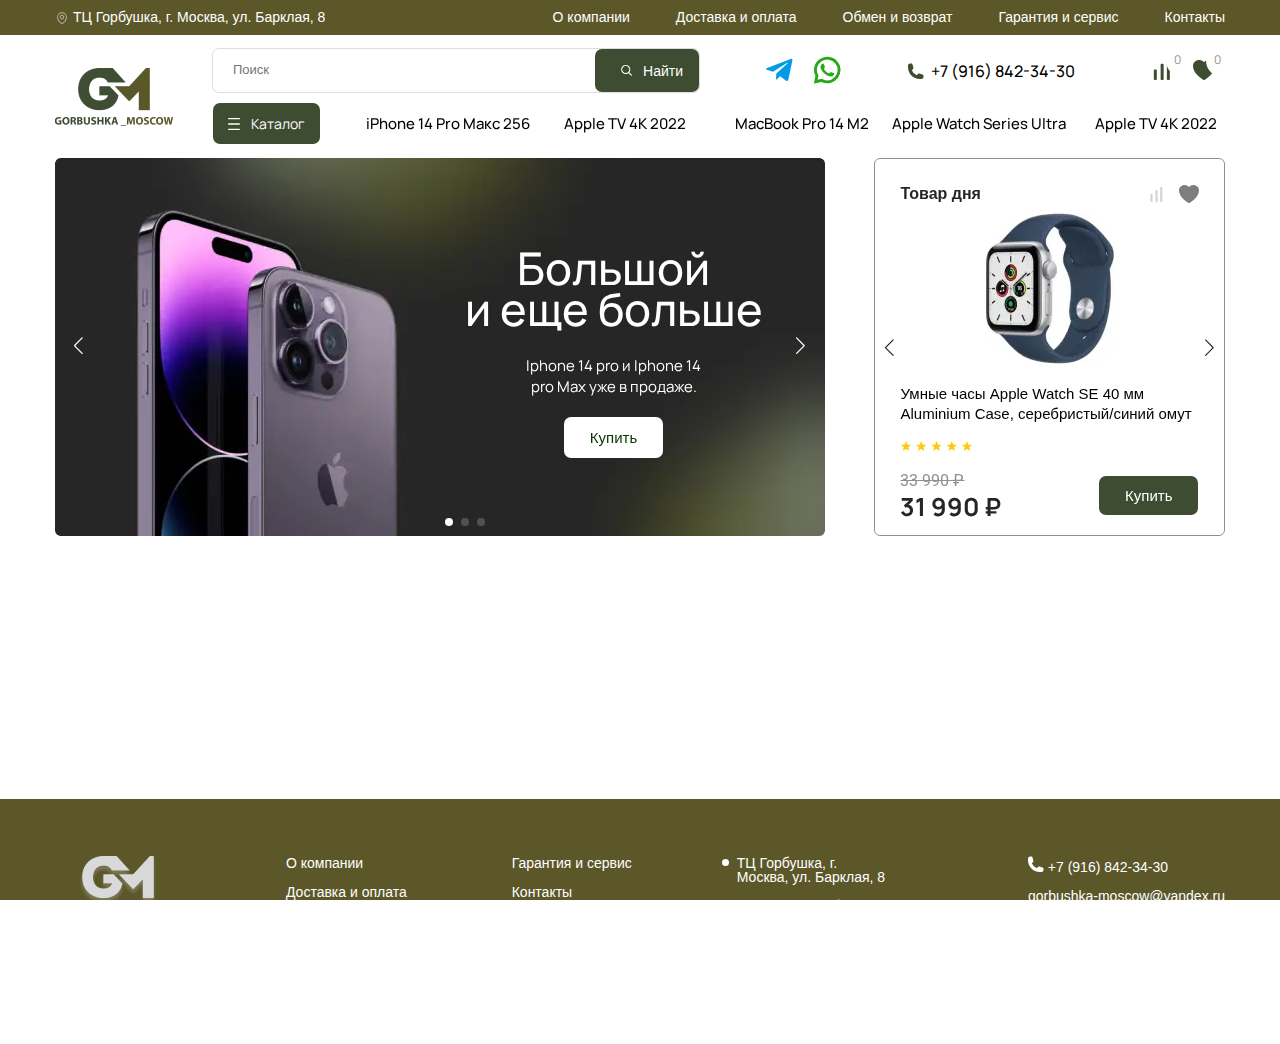
==== index.html @ 473e58e5 "new fix" ====
<!DOCTYPE html>
<html lang="ru">
<head>
	<meta charset="UTF-8">
	<meta http-equiv="X-UA-Compatible" content="IE=edge">
	<meta name="viewport" content="width=device-width, initial-scale=1.0">
	<link rel="preconnect" href="https://fonts.googleapis.com">
	<link rel="preconnect" href="https://fonts.gstatic.com" crossorigin>
	<link
		href="https://fonts.googleapis.com/css2?family=Manrope:wght@400;500;600;700&family=Roboto:wght@400;500&display=swap&_v=20230510100008"
		rel="stylesheet">
	<link rel="stylesheet" href="css/style.min.css?_v=20230510100008">

	<title>Главная</title>
</head>

<body>
	<header class="header">
  <div class="header__burger">
    <span></span>
    <span></span>
    <span></span>
  </div>
  <section class="header__top">
    <div class="container">
      <div class="top__content">
        <div class="top__location">
          <svg class="icons__location">
            <use xlink:href="/img/icons/icons.svg#location" />
          </svg>
          ТЦ Горбушка, г. Москва, ул. Барклая, 8
        </div>
        <nav class="top__menu">
          <ul class="top__list">
            <li class="top__item"><a href="#" class="menu__link top__link">О компании</a></li>
            <li class="top__item"><a href="#" class="top__link">Доставка и оплата</a></li>
            <li class="top__item"><a href="#" class="top__link">Обмен и возврат</a></li>
            <li class="top__item"><a href="#" class="top__link">Гарантия и сервис</a></li>
            <li class="top__item"><a href="#" class="top__link">Контакты</a></li>
            <li class="top__item top__icons">
              <a href="#"><svg class="pointer">
                  <use xlink:href="./img/icons/icons.svg#tg" />
                </svg>
              </a>
              <a href="#">
                <svg class="pointer">
                  <use xlink:href="./img/icons/icons.svg#ws" />
                </svg>
              </a>
            </li>
            <li class="top__item pointer top__phone">
              <svg class="">
                <use xlink:href="./img/icons/icons.svg#phone" />
              </svg>
              <a href="tel:+7(916)8423430">+7 (916) 842-34-30</a>
            </li>
          </ul>
        </nav>
      </div>
    </div>
  </section>
  <div class="container">
    <div class="header__inner">
      <a class="header__logo" href="#"><picture><source srcset="img/logo.webp" type="image/webp"><img src="img/logo.png" alt="logo"></picture></a>
      <div class="header__content">
        <section class="header__middle">
          <form class="middle__search" action="#">
            <input class="search__input" type="text" placeholder="Поиск">
            <button class="search__btn main-btn pointer">
              <svg class="">
                <use xlink:href="./img/icons/icons.svg#search" />
              </svg>Найти</button>
          </form>
          <div class="middle__social ">
            <a href="#"><svg class="pointer">
                <use xlink:href="./img/icons/icons.svg#tg" />
              </svg>
            </a>
            <a href="#">
              <svg class="pointer">
                <use xlink:href="./img/icons/icons.svg#ws" />
              </svg>
            </a>
          </div>
          <div class="middle__phone pointer">
            <svg class="">
              <use xlink:href="./img/icons/icons.svg#phone" />
            </svg>
            <a href="tel:+7(916)8423430">+7 (916) 842-34-30</a>
          </div>
          <div class="middle__add">
            <div class="add__comparison pointer">
              <svg class="">
                <use xlink:href="./img/icons/icons.svg#comparison" />
              </svg>
              <span class="add__number">0</span>
            </div>
            <div class="add__cart pointer">
              <svg class="">
                <use xlink:href="./img/icons/icons.svg#heart" />
              </svg>
              <span class="add__number">0</span>
            </div>
          </div>
        </section>
        <section class="header__bottom">
          <div class="bottom__btn-catalog main-btn">
            Каталог
            <svg class="">
              <use xlink:href="/img/icons/icons.svg#burger" />
            </svg>
          </div>
          <div class="bottom__slider swiper">
            <div class="slider__wrapper swiper-wrapper">
              <div class="slider__item swiper-slide"> <a href="#">iPhone 14 Pro Макс 256</a></div>
              <div class="slider__item swiper-slide"> <a href="#">Apple TV 4K 2022</a></div>
              <div class="slider__item swiper-slide"> <a href="#">MacBook Pro 14 M2</a></div>
              <div class="slider__item swiper-slide"> <a href="#">Apple Watch Series Ultra</a></div>
              <div class="slider__item swiper-slide"> <a href="#">Apple TV 4K 2022</a></div>
              <div class="slider__item swiper-slide"> <a href="#">Apple TV 4K 2022</a></div>
            </div>
          </div>
        </section>
      </div>
    </div>
  </div>
</header>
	<div class="wrapper">
		<main class="main">
			<section class="section__title">
  <div class="container">
    <div class="section__content">
      <div class="section__slider swiper">
        <div class="slider__wrapper inner swiper-wrapper">
          <div class="slider__slide swiper-slide">
            <picture><source srcset="img/slider-iphone.webp" type="image/webp"><img src="img/slider-iphone.png" alt="iphone"></picture>
            <div class="slider__inner">
              <h2 class="slider__title">Большой <br> и еще больше</h2>
              <p class="slider__subtitle">Iphone 14 pro и Iphone 14 <br> pro Max уже в продаже. </p>
              <button class="slider__button main-btn">Купить</button>
            </div>
          </div>
          <div class="slider__slide swiper-slide">
            <picture><source srcset="img/slider-headphones.webp" type="image/webp"><img src="img/slider-headphones.png" alt="headphones"></picture>
            <div class="slider__inner">
              <h2 class="slider__title">Насладись <br> звуком</h2>
              <p class="slider__subtitle">Apple AirPods Pro Color для <br> стильных и современных.</p>
              <button class="slider__button main-btn">Купить</button>
            </div>
          </div>
          <div class="slider__slide swiper-slide">
            <picture><source srcset="img/slider-delivery.webp" type="image/webp"><img src="img/slider-delivery.png" alt="delivery"></picture>
            <div class="slider__inner inner-end">
              <h2 class="slider__title">Бесплатная <br> экспресс-доставка</h2>
              <p class="slider__subtitle"> по Москве в течение 3 часов <br> при покупке от 10 000 рублей.</p>
              <button class="slider__button main-btn">Купить</button>
            </div>
          </div>

        </div>
        <div class="swiper-button-prev slider__arrow-prev"></div>
        <div class="swiper-button-next slider__arrow-next"></div>

        <div class="swiper-pagination slider__pagination"></div>
      </div>

      <div class="section__carousel swiper">
        <div class="carousel__wrapper swiper-wrapper">
          <div class="carousel__slide swiper-slide">
            <div class="carousel__content">
              <div class="carousel__top">
                <p class="top__title">Товар дня</p>
                <div class="top__icon">
                  <button>
                    <svg class="icon__comparison comparison">
                      <use xlink:href="/img/icons/icons.svg#comparison-card" />
                    </svg>
                  </button>
                  <button>
                    <svg class="icon__heart heart">
                      <use xlink:href="/img/icons/icons.svg#heart" />
                    </svg>
                  </button>
                </div>
              </div>
              <div class="carousel__image">
                <picture><source srcset="img/watch-se.webp" type="image/webp"><img src="img/watch-se.png" alt="wathc"></picture>
              </div>
              <p class="carousel__description">
                Умные часы Apple Watch SE 40 мм <br> Aluminium Case, серебристый/синий омут
              </p>
              <div class="carousel__rating">
                <svg class="">
                  <use xlink:href="/img/icons/icons.svg#card-stars" />
                </svg>
              </div>
              <div class="carousel__bottom">
                <div class="bottom__prices">
                  <s class="prices__old-price">33 990 ₽</s>
                  <div class="prices__new-price">31 990 ₽</div>
                </div>
                <button class="bottom__button main-btn">Купить</button>
              </div>
            </div>
          </div>
          <div class="carousel__slide swiper-slide">
            <div class="carousel__content">
              <div class="carousel__top">
                <p class="top__title">Товар дня</p>
                <div class="top__icon">
                  <button>
                    <svg class="icon__comparison comparison">
                      <use xlink:href="/img/icons/icons.svg#comparison-card" />
                    </svg>
                  </button>
                  <button>
                    <svg class="icon__heart heart">
                      <use xlink:href="/img/icons/icons.svg#heart" />
                    </svg>
                  </button>
                </div>
              </div>
              <div class="carousel__image case-image">
                <picture><source srcset="img/case-card.webp" type="image/webp"><img src="img/case-card.png" alt="case"></picture>
              </div>
              <p class="carousel__description">
                Чехол силиконовый прозрачный с MagSafe для iPhone 14 Pro Max
              </p>
              <div class="carousel__rating">
                <svg class="">
                  <use xlink:href="/img/icons/icons.svg#card-stars" />
                </svg>
              </div>
              <div class="carousel__bottom">
                <div class="bottom__prices">
                  <s class="prices__old-price">999 ₽</s>
                  <div class="prices__new-price">799 ₽</div>
                </div>
                <button class="bottom__button main-btn">Купить</button>
              </div>
            </div>
          </div>
          <div class="carousel__slide swiper-slide">
            <div class="carousel__content">
              <div class="carousel__top">
                <p class="top__title">Товар дня</p>
                <div class="top__icon">
                  <button>
                    <svg class="icon__comparison comparison">
                      <use xlink:href="/img/icons/icons.svg#comparison-card" />
                    </svg>
                  </button>
                  <button>
                    <svg class="icon__heart heart">
                      <use xlink:href="/img/icons/icons.svg#heart" />
                    </svg>
                  </button>
                </div>
              </div>
              <div class="carousel__image case-image">
                <picture><source srcset="img/iphone-card.webp" type="image/webp"><img src="img/iphone-card.png" alt="iphone"></picture>
              </div>
              <p class="carousel__description">
                Смартфон Apple iPhone 12 4/128 ГБ, nano SIM+eSIM, фиолетовый
              </p>
              <div class="carousel__rating">
                <svg class="">
                  <use xlink:href="/img/icons/icons.svg#card-stars" />
                </svg>
              </div>
              <div class="carousel__bottom">
                <div class="bottom__prices">
                  <s class="prices__old-price">62 990 ₽</s>
                  <div class="prices__new-price">56 102 ₽</div>
                </div>
                <button class="bottom__button main-btn">Купить</button>
              </div>
            </div>
          </div>
        </div>
        <div class="swiper-button-prev carousel__arrow-prev"></div>
        <div class="swiper-button-next carousel__arrow-next"></div>
      </div>
    </div>
  </div>

</section>
		</main>
		<footer class="footer">

  <section class="footer__top">
    <div class="container">
      <div class="footer__content">
        <div class="top__logo">
          <picture><source srcset="img/footer-logo.webp" type="image/webp"><img src="img/footer-logo.png" alt="logo"></picture>
        </div>
        <nav class="top__nav">
          <ul class="nav__list">
            <li class="nav__item"><a href="#">О компании</a></li>
            <li class="nav__item"><a href="#">Доставка и оплата</a></li>
            <li class="nav__item"><a href="#">Обмен и возврат</a></li>
          </ul>
        </nav>
        <nav class="top__nav">
          <ul class="nav__list">
            <li class="nav__item"><a href="#">Гарантия и сервис</a></li>
            <li class="nav__item"><a href="#">Контакты</a></li>
            <li class="nav__item"><a href="#">Каталог</a></li>
          </ul>
        </nav>
        <nav class="top__nav">
          <ul class="nav__list">
            <li class="nav__item nav__item-circle">ТЦ Горбушка, г.<br> Москва, ул. Барклая, 8</li>
            <li class="nav__item nav__item-circle">10:00 — 21:00 без выходных</li>
          </ul>
        </nav>
        <nav class="top__nav">
          <ul class="nav__list">
            <li class="nav__item nav__phone"><a href="tel:+7(916)8423430">
                <svg class="">
                  <use xlink:href="./img/icons/icons.svg#phone" />
                </svg>
                +7 (916) 842-34-30
              </a></li>
            <li class="nav__item"><a href="#mail">gorbushka-moscow@yandex.ru</a></li>
            <li class="nav__item">
              <div class="item__tg pointer">
                <a href="#">
                  <svg class="">
                    <use xlink:href="./img/icons/icons.svg#tg" />
                  </svg>
                </a>
              </div>
              <div class="item__ws pointer">
                <a href="#">
                  <svg class="">
                    <use xlink:href="./img/icons/icons.svg#ws" />
                  </svg>
                </a>
              </div>
            </li>
          </ul>
        </nav>
      </div>
  </section>
  <section class="footer__bottom">
    <div class="container">
      <div class="bottom__content">
        <div class="bottom__info">
          <p class="bottom__copyright">© 2023 gorbushka-moscow</p>
          <p class="bottom__policy">Политика конфиденциальности</p>
        </div>
        <div class="bottom__pr">
          <picture><source srcset="img/brands/layout-site.webp" type="image/webp"><img src="img/brands/layout-site.png" alt="layout-site"></picture>
          <p class="bottom__name">Разработка сайта <br>Студия «СТРОИМ САЙТ»</p>
        </div>
      </div>
    </div>
  </section>
  </div>
</footer>
	</div>
	<script src="js/app.min.js?_v=20230510100008"></script>
</body>

</html>
---- css/style.min.css ----
*{margin:0;padding:0;border:0}*,:after,:before{-webkit-box-sizing:border-box;box-sizing:border-box}:active,:focus{outline:0}a:active,a:focus{outline:0}aside,footer,header,nav{display:block}button,input,textarea{-webkit-appearance:none;border-radius:0;border:none;-webkit-border-radius:0}input::-ms-clear{display:none}button{cursor:pointer}button::-moz-focus-inner{padding:0;border:0}a,a:visited{text-decoration:none;color:inherit}a:hover{text-decoration:none}ul li{list-style:none}img{vertical-align:top}h1,h2,h3,h4,h5,h6{font-size:inherit;font-weight:400}::-webkit-button{margin:0;color:#000;border:none}:-moz-button{margin:0;color:#000;border:none;opacity:1}::-moz-button{color:#000;border:none;opacity:1}:-ms-button{margin:0;border:none;color:#000}::-ms-button{margin:0;border:none;color:#000}:-webkit-input{background:0 0;border:none;border-radius:0}::-webkit-input{background:0 0;border:none;border-radius:0}::-webkit-input-placeholder{-webkit-appearance:none;background:0 0;border:none;border-radius:0}::-moz-placeholder{-webkit-appearance:none;background:0 0;border:none;border-radius:0}:-ms-input-placeholder{-webkit-appearance:none;background:0 0;border:none;border-radius:0}::-ms-input-placeholder{-webkit-appearance:none;background:0 0;border:none;border-radius:0}::placeholder{-webkit-appearance:none;background:0 0;border:none;border-radius:0}input{border:none;border-radius:0;background:0 0;margin-top:-75px}input::-ms-clear{display:none}button{cursor:pointer;background:0 0;margin:0;padding:0}button::-moz-focus-inner{padding:0;border:0}.header__burger{display:none}.header__top{background:var(--darkYellow);margin:0 0 13px 0}.header__content{width:100%}.header__inner{display:-webkit-box;display:-ms-flexbox;display:flex;-webkit-box-pack:justify;-ms-flex-pack:justify;justify-content:space-between}.header__logo{margin:20px 0 0 0}.header__middle{font-family:Manrope,sans-serif;display:-webkit-box;display:-ms-flexbox;display:flex;-webkit-box-pack:justify;-ms-flex-pack:justify;justify-content:space-between;-webkit-box-align:center;-ms-flex-align:center;align-items:center;margin:0 0 10px 0}.header__bottom{font-family:Manrope,sans-serif;display:-webkit-box;display:-ms-flexbox;display:flex;-webkit-box-align:center;-ms-flex-align:center;align-items:center}.top__content{display:-webkit-box;display:-ms-flexbox;display:flex;-webkit-box-pack:justify;-ms-flex-pack:justify;justify-content:space-between;color:var(--white);padding:10px 0}.top__location svg{width:14px;height:14px;vertical-align:middle}.top__list{display:-webkit-box;display:-ms-flexbox;display:flex}.top__item{padding:0 0 0 46px}.top__icons,.top__phone{display:none}.middle__search{border:1px solid #ddd;border-radius:7px;margin:0 0 0 39px;width:100%;max-width:488px;padding:13px 0 0 20px;position:relative}.middle__search svg{width:12px;height:12px;margin:0 11px 0 0}.middle__social{display:-webkit-box;display:-ms-flexbox;display:flex}.middle__social svg{margin:0 10px 0 10px;width:28px;height:28px}.middle__phone{display:-webkit-box;display:-ms-flexbox;display:flex;font-weight:500;font-size:16px;line-height:22px;-webkit-box-align:center;-ms-flex-align:center;align-items:center}.middle__phone svg{width:16px;height:16px;margin:0 7px 0 0;color:var(--darkGreen)}.middle__add{display:-webkit-box;display:-ms-flexbox;display:flex;position:relative;padding:0 0 0 20px}.middle__add svg{width:22px;height:20px;color:var(--darkGreen)}.search__input{font-size:13px;line-height:18px;height:45px;padding:0 105px 0 0;width:90%}.search__btn{position:absolute;top:0;right:0;font-weight:500;font-size:14px}.add__comparison span{font-family:Manrope,sans-serif;position:absolute;left:35px;top:-15px;background-color:var(--white);border-radius:50%;text-align:center;font-size:12px;line-height:14px;padding:8px;color:#919191}.add__cart svg{margin:0 10px 0 20px}.add__cart span{position:absolute;left:75px;top:-15px;background-color:var(--white);border-radius:50%;text-align:center;font-size:12px;line-height:14px;padding:8px;color:#919191}.bottom__btn-catalog{margin:0 18px 0 40px;position:relative;padding:11px 15px 11px 38px!important;display:block}.bottom__btn-catalog svg{width:12px;height:12px;position:absolute;left:15px;top:15px}.slider__wrapper{width:865px!important;margin:0 0 0 20px}.slider__item{text-align:center;-webkit-box-align:center;-ms-flex-align:center;align-items:center;font-weight:500;font-size:15px;line-height:20px}.footer__top{background-color:var(--darkYellow);color:var(--white);margin:0 0 25px 0}.footer__content{display:-webkit-box;display:-ms-flexbox;display:flex;-webkit-box-pack:justify;-ms-flex-pack:justify;justify-content:space-between}.top__logo{margin:57px 0 63px 0}.top__nav{margin:57px 0 0 0}.nav__item{padding:0 0 15px 0;display:-webkit-box;display:-ms-flexbox;display:flex}.nav__item-circle{position:relative}.nav__item-circle::before{content:"";position:absolute;top:3px;left:-15px;width:7px;height:7px;background-color:var(--white);border-radius:50%}.nav__phone svg{width:16px;height:16px;color:var(--white)}.item__tg{background-color:var(--white);border-radius:50%;width:28px;height:29px;margin:0 0 0 auto;position:relative}.item__tg svg{position:absolute;margin:0 10px 0 10px;width:15px;height:15px;top:7px;left:-4px}.item__ws{background-color:var(--white);border-radius:50%;width:28px;height:29px;margin:0 0 0 10px;position:relative}.item__ws svg{position:absolute;margin:0 10px 0 10px;width:15px;height:15px;top:6px;left:-2px}.bottom__content{display:-webkit-box;display:-ms-flexbox;display:flex;-webkit-box-pack:justify;-ms-flex-pack:justify;justify-content:space-between}.bottom__info{display:-webkit-box;display:-ms-flexbox;display:flex;-webkit-box-align:center;-ms-flex-align:center;align-items:center}.bottom__copyright{margin:0 42px 0 0}.bottom__pr{display:-webkit-box;display:-ms-flexbox;display:flex;-webkit-box-align:center;-ms-flex-align:center;align-items:center}.bottom__pr img{width:32px;height:34px}.bottom__name{margin:0 0 0 10px}.section__title{margin:14px 0 0 0}.section__content{display:-webkit-box;display:-ms-flexbox;display:flex}.section__slider{font-family:Manrope,sans-serif;margin:0 auto 0 0!important;position:relative;color:var(--white)}.section__carousel{width:370px!important}.slider__inner{margin:0}.slider__inner{position:absolute;top:0;left:50%;text-align:center}.slider__title{font-weight:500;font-size:45px;line-height:41px;margin:90px 0 0 0}.slider__subtitle{font-weight:400;font-size:15px;line-height:21px;margin:25px 0 0 0}.slider__button{margin:20px 0 0 0;padding:11px 26px!important;background-color:var(--white)!important;color:var(--forestGreen)!important;font-weight:500;font-size:15px;line-height:21px}.slider__arrow-prev{left:20px!important;width:7px!important;height:14px!important;color:var(--white)!important}.slider__arrow-next{right:70px!important;width:7px!important;height:14px!important;color:var(--white)!important}.swiper-pagination-bullet{background-color:var(--white)!important}.swiper-pagination-bullet-active{background-color:var(--white)!important}.carousel__slide{border:1px solid var(--grey);border-radius:6px}.carousel__top{display:-webkit-box;display:-ms-flexbox;display:flex;-webkit-box-pack:justify;-ms-flex-pack:justify;justify-content:space-between;padding:25px 25px 0 25px}.carousel__image{text-align:center;margin:6px 0 0 0}.carousel__description{font-weight:500;font-size:15px;line-height:20px;padding:20px 25px 0}.carousel__rating svg{width:73px;height:20px;margin:13px 0 0 25px}.carousel__bottom{margin:12px 0 0 25px;display:-webkit-box;display:-ms-flexbox;display:flex;-webkit-box-pack:justify;-ms-flex-pack:justify;justify-content:space-between}.carousel__arrow-prev{color:var(--cardDarkColor)!important}.carousel__arrow-next{color:var(--cardDarkColor)!important}.top__icon{display:-webkit-box;display:-ms-flexbox;display:flex}.top__title{font-weight:600;font-size:16px;line-height:19px;color:var(--cardDarkColor)}.bottom__prices{font-family:Roboto;font-weight:400;font-size:16px;line-height:19px}.bottom__button{margin:5px 26px 0 0;padding:9px 26px!important;font-weight:500;font-size:15px;line-height:21px;color:var(--grey);height:39px}.inner{margin:0}.icon__comparison{width:15px;height:15px}.icon__heart{width:20px;height:20px;margin:0 0 0 15px}.prices__old-price{color:var(--grey)}.prices__new-price{font-family:Manrope;font-weight:700;font-size:25px;line-height:34px;color:var(--cardDarkColor)}.comparison{color:var(--lightGrey)}.comparison.click{color:var(--forestGreen)}.heart{color:var(--lightGrey)}.heart.click{color:var(--forestGreen)}.inner-end{-webkit-transform:translateX(-25%);-ms-transform:translateX(-25%);transform:translateX(-25%);width:500px}.case-image{height:150px}:root{--black:#000000;--white:#FFFFFF;--darkYellow:#5B5729;--darkGreen:#3E4D31;--forestGreen:#063500;--cardDarkColor:#262626;--grey:#909090;--lightGrey:#7E7E7E;--swiper-navigation-size:17px!important}.pointer{cursor:pointer}.main-btn{background-color:var(--darkGreen);line-height:19px;padding:13px 16px 11px 25px;color:var(--white);border-radius:7px;cursor:pointer}@font-face{font-family:swiper-icons;src:url("data:application/font-woff;charset=utf-8;base64, [base64]//wADZ2x5ZgAAAywAAADMAAAD2MHtryVoZWFkAAABbAAAADAAAAA2E2+eoWhoZWEAAAGcAAAAHwAAACQC9gDzaG10eAAAAigAAAAZAAAArgJkABFsb2NhAAAC0AAAAFoAAABaFQAUGG1heHAAAAG8AAAAHwAAACAAcABAbmFtZQAAA/gAAAE5AAACXvFdBwlwb3N0AAAFNAAAAGIAAACE5s74hXjaY2BkYGAAYpf5Hu/j+W2+MnAzMYDAzaX6QjD6/4//Bxj5GA8AuRwMYGkAPywL13jaY2BkYGA88P8Agx4j+/8fQDYfA1AEBWgDAIB2BOoAeNpjYGRgYNBh4GdgYgABEMnIABJzYNADCQAACWgAsQB42mNgYfzCOIGBlYGB0YcxjYGBwR1Kf2WQZGhhYGBiYGVmgAFGBiQQkOaawtDAoMBQxXjg/wEGPcYDDA4wNUA2CCgwsAAAO4EL6gAAeNpj2M0gyAACqxgGNWBkZ2D4/wMA+xkDdgAAAHjaY2BgYGaAYBkGRgYQiAHyGMF8FgYHIM3DwMHABGQrMOgyWDLEM1T9/w8UBfEMgLzE////P/5//f/V/xv+r4eaAAeMbAxwIUYmIMHEgKYAYjUcsDAwsLKxc3BycfPw8jEQA/[base64]/uznmfPFBNODM2K7MTQ45YEAZqGP81AmGGcF3iPqOop0r1SPTaTbVkfUe4HXj97wYE+yNwWYxwWu4v1ugWHgo3S1XdZEVqWM7ET0cfnLGxWfkgR42o2PvWrDMBSFj/IHLaF0zKjRgdiVMwScNRAoWUoH78Y2icB/yIY09An6AH2Bdu/UB+yxopYshQiEvnvu0dURgDt8QeC8PDw7Fpji3fEA4z/PEJ6YOB5hKh4dj3EvXhxPqH/SKUY3rJ7srZ4FZnh1PMAtPhwP6fl2PMJMPDgeQ4rY8YT6Gzao0eAEA409DuggmTnFnOcSCiEiLMgxCiTI6Cq5DZUd3Qmp10vO0LaLTd2cjN4fOumlc7lUYbSQcZFkutRG7g6JKZKy0RmdLY680CDnEJ+UMkpFFe1RN7nxdVpXrC4aTtnaurOnYercZg2YVmLN/d/gczfEimrE/fs/bOuq29Zmn8tloORaXgZgGa78yO9/cnXm2BpaGvq25Dv9S4E9+5SIc9PqupJKhYFSSl47+Qcr1mYNAAAAeNptw0cKwkAAAMDZJA8Q7OUJvkLsPfZ6zFVERPy8qHh2YER+3i/BP83vIBLLySsoKimrqKqpa2hp6+jq6RsYGhmbmJqZSy0sraxtbO3sHRydnEMU4uR6yx7JJXveP7WrDycAAAAAAAH//wACeNpjYGRgYOABYhkgZgJCZgZNBkYGLQZtIJsFLMYAAAw3ALgAeNolizEKgDAQBCchRbC2sFER0YD6qVQiBCv/H9ezGI6Z5XBAw8CBK/m5iQQVauVbXLnOrMZv2oLdKFa8Pjuru2hJzGabmOSLzNMzvutpB3N42mNgZGBg4GKQYzBhYMxJLMlj4GBgAYow/P/PAJJhLM6sSoWKfWCAAwDAjgbRAAB42mNgYGBkAIIbCZo5IPrmUn0hGA0AO8EFTQAA");font-weight:400;font-style:normal}:root{--swiper-theme-color:#007aff}.swiper,swiper-container{margin-left:auto;margin-right:auto;position:relative;overflow:hidden;list-style:none;padding:0;z-index:1;display:block}.swiper-vertical>.swiper-wrapper{-webkit-box-orient:vertical;-webkit-box-direction:normal;-ms-flex-direction:column;flex-direction:column}.swiper-wrapper{position:relative;width:100%;height:100%;z-index:1;display:-webkit-box;display:-ms-flexbox;display:flex;-webkit-transition-property:-webkit-transform;transition-property:-webkit-transform;-o-transition-property:transform;transition-property:transform;transition-property:transform,-webkit-transform;-webkit-transition-timing-function:var(--swiper-wrapper-transition-timing-function,initial);-o-transition-timing-function:var(--swiper-wrapper-transition-timing-function,initial);transition-timing-function:var(--swiper-wrapper-transition-timing-function,initial);-webkit-box-sizing:content-box;box-sizing:content-box}.swiper-android .swiper-slide,.swiper-wrapper{-webkit-transform:translate3d(0,0,0);transform:translate3d(0,0,0)}.swiper-horizontal{-ms-touch-action:pan-y;touch-action:pan-y}.swiper-vertical{-ms-touch-action:pan-x;touch-action:pan-x}.swiper-slide,swiper-slide{-ms-flex-negative:0;flex-shrink:0;width:100%;height:100%;position:relative;-webkit-transition-property:-webkit-transform;transition-property:-webkit-transform;-o-transition-property:transform;transition-property:transform;transition-property:transform,-webkit-transform;display:block}.swiper-slide-invisible-blank{visibility:hidden}.swiper-autoheight,.swiper-autoheight .swiper-slide{height:auto}.swiper-autoheight .swiper-wrapper{-webkit-box-align:start;-ms-flex-align:start;align-items:flex-start;-webkit-transition-property:height,-webkit-transform;transition-property:height,-webkit-transform;-o-transition-property:transform,height;transition-property:transform,height;transition-property:transform,height,-webkit-transform}.swiper-backface-hidden .swiper-slide{-webkit-transform:translateZ(0);transform:translateZ(0);-webkit-backface-visibility:hidden;backface-visibility:hidden}.swiper-3d.swiper-css-mode .swiper-wrapper{-webkit-perspective:1200px;perspective:1200px}.swiper-3d .swiper-wrapper{-webkit-transform-style:preserve-3d;transform-style:preserve-3d}.swiper-3d{-webkit-perspective:1200px;perspective:1200px}.swiper-3d .swiper-cube-shadow,.swiper-3d .swiper-slide,.swiper-3d .swiper-slide-shadow,.swiper-3d .swiper-slide-shadow-bottom,.swiper-3d .swiper-slide-shadow-left,.swiper-3d .swiper-slide-shadow-right,.swiper-3d .swiper-slide-shadow-top{-webkit-transform-style:preserve-3d;transform-style:preserve-3d}.swiper-3d .swiper-slide-shadow,.swiper-3d .swiper-slide-shadow-bottom,.swiper-3d .swiper-slide-shadow-left,.swiper-3d .swiper-slide-shadow-right,.swiper-3d .swiper-slide-shadow-top{position:absolute;left:0;top:0;width:100%;height:100%;pointer-events:none;z-index:10}.swiper-3d .swiper-slide-shadow{background:rgba(0,0,0,.15)}.swiper-3d .swiper-slide-shadow-left{background-image:-webkit-gradient(linear,right top,left top,from(rgba(0,0,0,.5)),to(rgba(0,0,0,0)));background-image:-o-linear-gradient(right,rgba(0,0,0,.5),rgba(0,0,0,0));background-image:linear-gradient(to left,rgba(0,0,0,.5),rgba(0,0,0,0))}.swiper-3d .swiper-slide-shadow-right{background-image:-webkit-gradient(linear,left top,right top,from(rgba(0,0,0,.5)),to(rgba(0,0,0,0)));background-image:-o-linear-gradient(left,rgba(0,0,0,.5),rgba(0,0,0,0));background-image:linear-gradient(to right,rgba(0,0,0,.5),rgba(0,0,0,0))}.swiper-3d .swiper-slide-shadow-top{background-image:-webkit-gradient(linear,left bottom,left top,from(rgba(0,0,0,.5)),to(rgba(0,0,0,0)));background-image:-o-linear-gradient(bottom,rgba(0,0,0,.5),rgba(0,0,0,0));background-image:linear-gradient(to top,rgba(0,0,0,.5),rgba(0,0,0,0))}.swiper-3d .swiper-slide-shadow-bottom{background-image:-webkit-gradient(linear,left top,left bottom,from(rgba(0,0,0,.5)),to(rgba(0,0,0,0)));background-image:-o-linear-gradient(top,rgba(0,0,0,.5),rgba(0,0,0,0));background-image:linear-gradient(to bottom,rgba(0,0,0,.5),rgba(0,0,0,0))}.swiper-css-mode>.swiper-wrapper{overflow:auto;scrollbar-width:none;-ms-overflow-style:none}.swiper-css-mode>.swiper-wrapper::-webkit-scrollbar{display:none}.swiper-css-mode>.swiper-wrapper>.swiper-slide{scroll-snap-align:start start}.swiper-horizontal.swiper-css-mode>.swiper-wrapper{-ms-scroll-snap-type:x mandatory;scroll-snap-type:x mandatory}.swiper-vertical.swiper-css-mode>.swiper-wrapper{-ms-scroll-snap-type:y mandatory;scroll-snap-type:y mandatory}.swiper-centered>.swiper-wrapper::before{content:"";-ms-flex-negative:0;flex-shrink:0;-webkit-box-ordinal-group:10000;-ms-flex-order:9999;order:9999}.swiper-centered>.swiper-wrapper>.swiper-slide{scroll-snap-align:center center;scroll-snap-stop:always}.swiper-centered.swiper-horizontal>.swiper-wrapper>.swiper-slide:first-child{-webkit-margin-start:var(--swiper-centered-offset-before);margin-inline-start:var(--swiper-centered-offset-before)}.swiper-centered.swiper-horizontal>.swiper-wrapper::before{height:100%;min-height:1px;width:var(--swiper-centered-offset-after)}.swiper-centered.swiper-vertical>.swiper-wrapper>.swiper-slide:first-child{-webkit-margin-before:var(--swiper-centered-offset-before);margin-block-start:var(--swiper-centered-offset-before)}.swiper-centered.swiper-vertical>.swiper-wrapper::before{width:100%;min-width:1px;height:var(--swiper-centered-offset-after)}.swiper-lazy-preloader{width:42px;height:42px;position:absolute;left:50%;top:50%;margin-left:-21px;margin-top:-21px;z-index:10;-webkit-transform-origin:50%;-ms-transform-origin:50%;transform-origin:50%;-webkit-box-sizing:border-box;box-sizing:border-box;border:4px solid var(--swiper-preloader-color,var(--swiper-theme-color));border-radius:50%;border-top-color:transparent}.swiper-watch-progress .swiper-slide-visible .swiper-lazy-preloader,.swiper:not(.swiper-watch-progress) .swiper-lazy-preloader,swiper-container:not(.swiper-watch-progress) .swiper-lazy-preloader{-webkit-animation:swiper-preloader-spin 1s infinite linear;animation:swiper-preloader-spin 1s infinite linear}.swiper-lazy-preloader-white{--swiper-preloader-color:#fff}.swiper-lazy-preloader-black{--swiper-preloader-color:#000}@-webkit-keyframes swiper-preloader-spin{0%{-webkit-transform:rotate(0);transform:rotate(0)}100%{-webkit-transform:rotate(360deg);transform:rotate(360deg)}}@keyframes swiper-preloader-spin{0%{-webkit-transform:rotate(0);transform:rotate(0)}100%{-webkit-transform:rotate(360deg);transform:rotate(360deg)}}.swiper-virtual .swiper-slide{-webkit-backface-visibility:hidden;-webkit-transform:translateZ(0);transform:translateZ(0)}.swiper-virtual.swiper-css-mode .swiper-wrapper::after{content:"";position:absolute;left:0;top:0;pointer-events:none}.swiper-virtual.swiper-css-mode.swiper-horizontal .swiper-wrapper::after{height:1px;width:var(--swiper-virtual-size)}.swiper-virtual.swiper-css-mode.swiper-vertical .swiper-wrapper::after{width:1px;height:var(--swiper-virtual-size)}:root{--swiper-navigation-size:44px}.swiper-button-next,.swiper-button-prev{position:absolute;top:var(--swiper-navigation-top-offset,50%);width:calc(var(--swiper-navigation-size)/ 44 * 27);height:var(--swiper-navigation-size);margin-top:calc(0px - var(--swiper-navigation-size)/ 2);z-index:10;cursor:pointer;display:-webkit-box;display:-ms-flexbox;display:flex;-webkit-box-align:center;-ms-flex-align:center;align-items:center;-webkit-box-pack:center;-ms-flex-pack:center;justify-content:center;color:var(--swiper-navigation-color,var(--swiper-theme-color))}.swiper-button-next.swiper-button-disabled,.swiper-button-prev.swiper-button-disabled{opacity:.35;cursor:auto;pointer-events:none}.swiper-button-next.swiper-button-hidden,.swiper-button-prev.swiper-button-hidden{opacity:0;cursor:auto;pointer-events:none}.swiper-navigation-disabled .swiper-button-next,.swiper-navigation-disabled .swiper-button-prev{display:none!important}.swiper-button-next:after,.swiper-button-prev:after{font-family:swiper-icons;font-size:var(--swiper-navigation-size);text-transform:none!important;letter-spacing:0;font-variant:initial;line-height:1}.swiper-button-prev,.swiper-rtl .swiper-button-next{left:var(--swiper-navigation-sides-offset,10px);right:auto}.swiper-button-prev:after,.swiper-rtl .swiper-button-next:after{content:"prev"}.swiper-button-next,.swiper-rtl .swiper-button-prev{right:var(--swiper-navigation-sides-offset,10px);left:auto}.swiper-button-next:after,.swiper-rtl .swiper-button-prev:after{content:"next"}.swiper-button-lock{display:none}.swiper-pagination{position:absolute;text-align:center;-webkit-transition:.3s opacity;-o-transition:.3s opacity;transition:.3s opacity;-webkit-transform:translate3d(0,0,0);transform:translate3d(0,0,0);z-index:10}.swiper-pagination.swiper-pagination-hidden{opacity:0}.swiper-pagination-disabled>.swiper-pagination,.swiper-pagination.swiper-pagination-disabled{display:none!important}.swiper-horizontal>.swiper-pagination-bullets,.swiper-pagination-bullets.swiper-pagination-horizontal,.swiper-pagination-custom,.swiper-pagination-fraction{bottom:var(--swiper-pagination-bottom,8px);top:var(--swiper-pagination-top,auto);left:0;width:100%}.swiper-pagination-bullets-dynamic{overflow:hidden;font-size:0}.swiper-pagination-bullets-dynamic .swiper-pagination-bullet{-webkit-transform:scale(.33);-ms-transform:scale(.33);transform:scale(.33);position:relative}.swiper-pagination-bullets-dynamic .swiper-pagination-bullet-active{-webkit-transform:scale(1);-ms-transform:scale(1);transform:scale(1)}.swiper-pagination-bullets-dynamic .swiper-pagination-bullet-active-main{-webkit-transform:scale(1);-ms-transform:scale(1);transform:scale(1)}.swiper-pagination-bullets-dynamic .swiper-pagination-bullet-active-prev{-webkit-transform:scale(.66);-ms-transform:scale(.66);transform:scale(.66)}.swiper-pagination-bullets-dynamic .swiper-pagination-bullet-active-prev-prev{-webkit-transform:scale(.33);-ms-transform:scale(.33);transform:scale(.33)}.swiper-pagination-bullets-dynamic .swiper-pagination-bullet-active-next{-webkit-transform:scale(.66);-ms-transform:scale(.66);transform:scale(.66)}.swiper-pagination-bullets-dynamic .swiper-pagination-bullet-active-next-next{-webkit-transform:scale(.33);-ms-transform:scale(.33);transform:scale(.33)}.swiper-pagination-bullet{width:var(--swiper-pagination-bullet-width,var(--swiper-pagination-bullet-size,8px));height:var(--swiper-pagination-bullet-height,var(--swiper-pagination-bullet-size,8px));display:inline-block;border-radius:var(--swiper-pagination-bullet-border-radius,50%);background:var(--swiper-pagination-bullet-inactive-color,#000);opacity:var(--swiper-pagination-bullet-inactive-opacity,.2)}button.swiper-pagination-bullet{border:none;margin:0;padding:0;-webkit-box-shadow:none;box-shadow:none;-webkit-appearance:none;-moz-appearance:none;appearance:none}.swiper-pagination-clickable .swiper-pagination-bullet{cursor:pointer}.swiper-pagination-bullet:only-child{display:none!important}.swiper-pagination-bullet-active{opacity:var(--swiper-pagination-bullet-opacity,1);background:var(--swiper-pagination-color,var(--swiper-theme-color))}.swiper-pagination-vertical.swiper-pagination-bullets,.swiper-vertical>.swiper-pagination-bullets{right:var(--swiper-pagination-right,8px);left:var(--swiper-pagination-left,auto);top:50%;-webkit-transform:translate3d(0,-50%,0);transform:translate3d(0,-50%,0)}.swiper-pagination-vertical.swiper-pagination-bullets .swiper-pagination-bullet,.swiper-vertical>.swiper-pagination-bullets .swiper-pagination-bullet{margin:var(--swiper-pagination-bullet-vertical-gap,6px) 0;display:block}.swiper-pagination-vertical.swiper-pagination-bullets.swiper-pagination-bullets-dynamic,.swiper-vertical>.swiper-pagination-bullets.swiper-pagination-bullets-dynamic{top:50%;-webkit-transform:translateY(-50%);-ms-transform:translateY(-50%);transform:translateY(-50%);width:8px}.swiper-pagination-vertical.swiper-pagination-bullets.swiper-pagination-bullets-dynamic .swiper-pagination-bullet,.swiper-vertical>.swiper-pagination-bullets.swiper-pagination-bullets-dynamic .swiper-pagination-bullet{display:inline-block;-webkit-transition:.2s top,.2s -webkit-transform;transition:.2s top,.2s -webkit-transform;-o-transition:.2s transform,.2s top;transition:.2s transform,.2s top;transition:.2s transform,.2s top,.2s -webkit-transform}.swiper-horizontal>.swiper-pagination-bullets .swiper-pagination-bullet,.swiper-pagination-horizontal.swiper-pagination-bullets .swiper-pagination-bullet{margin:0 var(--swiper-pagination-bullet-horizontal-gap,4px)}.swiper-horizontal>.swiper-pagination-bullets.swiper-pagination-bullets-dynamic,.swiper-pagination-horizontal.swiper-pagination-bullets.swiper-pagination-bullets-dynamic{left:50%;-webkit-transform:translateX(-50%);-ms-transform:translateX(-50%);transform:translateX(-50%);white-space:nowrap}.swiper-horizontal>.swiper-pagination-bullets.swiper-pagination-bullets-dynamic .swiper-pagination-bullet,.swiper-pagination-horizontal.swiper-pagination-bullets.swiper-pagination-bullets-dynamic .swiper-pagination-bullet{-webkit-transition:.2s left,.2s -webkit-transform;transition:.2s left,.2s -webkit-transform;-o-transition:.2s transform,.2s left;transition:.2s transform,.2s left;transition:.2s transform,.2s left,.2s -webkit-transform}.swiper-horizontal.swiper-rtl>.swiper-pagination-bullets-dynamic .swiper-pagination-bullet,:host(.swiper-horizontal.swiper-rtl) .swiper-pagination-bullets-dynamic .swiper-pagination-bullet{-webkit-transition:.2s right,.2s -webkit-transform;transition:.2s right,.2s -webkit-transform;-o-transition:.2s transform,.2s right;transition:.2s transform,.2s right;transition:.2s transform,.2s right,.2s -webkit-transform}.swiper-pagination-fraction{color:var(--swiper-pagination-fraction-color,inherit)}.swiper-pagination-progressbar{background:var(--swiper-pagination-progressbar-bg-color,rgba(0,0,0,.25));position:absolute}.swiper-pagination-progressbar .swiper-pagination-progressbar-fill{background:var(--swiper-pagination-color,var(--swiper-theme-color));position:absolute;left:0;top:0;width:100%;height:100%;-webkit-transform:scale(0);-ms-transform:scale(0);transform:scale(0);-webkit-transform-origin:left top;-ms-transform-origin:left top;transform-origin:left top}.swiper-rtl .swiper-pagination-progressbar .swiper-pagination-progressbar-fill{-webkit-transform-origin:right top;-ms-transform-origin:right top;transform-origin:right top}.swiper-horizontal>.swiper-pagination-progressbar,.swiper-pagination-progressbar.swiper-pagination-horizontal,.swiper-pagination-progressbar.swiper-pagination-vertical.swiper-pagination-progressbar-opposite,.swiper-vertical>.swiper-pagination-progressbar.swiper-pagination-progressbar-opposite{width:100%;height:var(--swiper-pagination-progressbar-size,4px);left:0;top:0}.swiper-horizontal>.swiper-pagination-progressbar.swiper-pagination-progressbar-opposite,.swiper-pagination-progressbar.swiper-pagination-horizontal.swiper-pagination-progressbar-opposite,.swiper-pagination-progressbar.swiper-pagination-vertical,.swiper-vertical>.swiper-pagination-progressbar{width:var(--swiper-pagination-progressbar-size,4px);height:100%;left:0;top:0}.swiper-pagination-lock{display:none}.swiper-scrollbar{border-radius:var(--swiper-scrollbar-border-radius,10px);position:relative;-ms-touch-action:none;background:var(--swiper-scrollbar-bg-color,rgba(0,0,0,.1))}.swiper-scrollbar-disabled>.swiper-scrollbar,.swiper-scrollbar.swiper-scrollbar-disabled{display:none!important}.swiper-horizontal>.swiper-scrollbar,.swiper-scrollbar.swiper-scrollbar-horizontal{position:absolute;left:var(--swiper-scrollbar-sides-offset,1%);bottom:var(--swiper-scrollbar-bottom,4px);top:var(--swiper-scrollbar-top,auto);z-index:50;height:var(--swiper-scrollbar-size,4px);width:calc(100% - 2 * var(--swiper-scrollbar-sides-offset,1%))}.swiper-scrollbar.swiper-scrollbar-vertical,.swiper-vertical>.swiper-scrollbar{position:absolute;left:var(--swiper-scrollbar-left,auto);right:var(--swiper-scrollbar-right,4px);top:var(--swiper-scrollbar-sides-offset,1%);z-index:50;width:var(--swiper-scrollbar-size,4px);height:calc(100% - 2 * var(--swiper-scrollbar-sides-offset,1%))}.swiper-scrollbar-drag{height:100%;width:100%;position:relative;background:var(--swiper-scrollbar-drag-bg-color,rgba(0,0,0,.5));border-radius:var(--swiper-scrollbar-border-radius,10px);left:0;top:0}.swiper-scrollbar-cursor-drag{cursor:move}.swiper-scrollbar-lock{display:none}.swiper-zoom-container{width:100%;height:100%;display:-webkit-box;display:-ms-flexbox;display:flex;-webkit-box-pack:center;-ms-flex-pack:center;justify-content:center;-webkit-box-align:center;-ms-flex-align:center;align-items:center;text-align:center}.swiper-zoom-container>canvas,.swiper-zoom-container>img,.swiper-zoom-container>svg{max-width:100%;max-height:100%;-o-object-fit:contain;object-fit:contain}.swiper-slide-zoomed{cursor:move;-ms-touch-action:none;touch-action:none}.swiper .swiper-notification,swiper-container .swiper-notification{position:absolute;left:0;top:0;pointer-events:none;opacity:0;z-index:-1000}.swiper-free-mode>.swiper-wrapper{-webkit-transition-timing-function:ease-out;-o-transition-timing-function:ease-out;transition-timing-function:ease-out;margin:0 auto}.swiper-grid>.swiper-wrapper{-ms-flex-wrap:wrap;flex-wrap:wrap}.swiper-grid-column>.swiper-wrapper{-ms-flex-wrap:wrap;flex-wrap:wrap;-webkit-box-orient:vertical;-webkit-box-direction:normal;-ms-flex-direction:column;flex-direction:column}.swiper-fade.swiper-free-mode .swiper-slide{-webkit-transition-timing-function:ease-out;-o-transition-timing-function:ease-out;transition-timing-function:ease-out}.swiper-fade .swiper-slide{pointer-events:none;-webkit-transition-property:opacity;-o-transition-property:opacity;transition-property:opacity}.swiper-fade .swiper-slide .swiper-slide{pointer-events:none}.swiper-fade .swiper-slide-active,.swiper-fade .swiper-slide-active .swiper-slide-active{pointer-events:auto}.swiper-cube{overflow:visible}.swiper-cube .swiper-slide{pointer-events:none;-webkit-backface-visibility:hidden;backface-visibility:hidden;z-index:1;visibility:hidden;-webkit-transform-origin:0 0;-ms-transform-origin:0 0;transform-origin:0 0;width:100%;height:100%}.swiper-cube .swiper-slide .swiper-slide{pointer-events:none}.swiper-cube.swiper-rtl .swiper-slide{-webkit-transform-origin:100% 0;-ms-transform-origin:100% 0;transform-origin:100% 0}.swiper-cube .swiper-slide-active,.swiper-cube .swiper-slide-active .swiper-slide-active{pointer-events:auto}.swiper-cube .swiper-slide-active,.swiper-cube .swiper-slide-next,.swiper-cube .swiper-slide-next+.swiper-slide,.swiper-cube .swiper-slide-prev{pointer-events:auto;visibility:visible}.swiper-cube .swiper-slide-shadow-bottom,.swiper-cube .swiper-slide-shadow-left,.swiper-cube .swiper-slide-shadow-right,.swiper-cube .swiper-slide-shadow-top{z-index:0;-webkit-backface-visibility:hidden;backface-visibility:hidden}.swiper-cube .swiper-cube-shadow{position:absolute;left:0;bottom:0;width:100%;height:100%;opacity:.6;z-index:0}.swiper-cube .swiper-cube-shadow:before{content:"";background:#000;position:absolute;left:0;top:0;bottom:0;right:0;-webkit-filter:blur(50px);filter:blur(50px)}.swiper-flip{overflow:visible}.swiper-flip .swiper-slide{pointer-events:none;-webkit-backface-visibility:hidden;backface-visibility:hidden;z-index:1}.swiper-flip .swiper-slide .swiper-slide{pointer-events:none}.swiper-flip .swiper-slide-active,.swiper-flip .swiper-slide-active .swiper-slide-active{pointer-events:auto}.swiper-flip .swiper-slide-shadow-bottom,.swiper-flip .swiper-slide-shadow-left,.swiper-flip .swiper-slide-shadow-right,.swiper-flip .swiper-slide-shadow-top{z-index:0;-webkit-backface-visibility:hidden;backface-visibility:hidden}.swiper-creative .swiper-slide{-webkit-backface-visibility:hidden;backface-visibility:hidden;overflow:hidden;-webkit-transition-property:opacity,height,-webkit-transform;transition-property:opacity,height,-webkit-transform;-o-transition-property:transform,opacity,height;transition-property:transform,opacity,height;transition-property:transform,opacity,height,-webkit-transform}.swiper-cards{overflow:visible}.swiper-cards .swiper-slide{-webkit-transform-origin:center bottom;-ms-transform-origin:center bottom;transform-origin:center bottom;-webkit-backface-visibility:hidden;backface-visibility:hidden;overflow:hidden}body,html{font-family:Manrope,sans-serif;font-family:Roboto,sans-serif;font-family:Arial,sans-serif;height:100%;width:100%;font-size:100%;line-height:1;font-size:14px;-ms-text-size-adjust:100%;-moz-text-size-adjust:100%;-webkit-text-size-adjust:100%;position:relative;overflow-x:hidden}.wrapper{display:-webkit-box;display:-ms-flexbox;display:flex;-webkit-box-orient:vertical;-webkit-box-direction:normal;-ms-flex-direction:column;flex-direction:column;min-height:100%}.main{-webkit-box-flex:1;-ms-flex:1 0 auto;flex:1 0 auto}.footer{-webkit-box-flex:0;-ms-flex:0 0 auto;flex:0 0 auto}.container{max-width:1200px;margin:0 auto;padding:0 15px}@media (max-width:1200px){.header{position:relative}.top__item{padding:0 0 0 30px}.middle__search{max-width:450px}.bottom__slider{width:100%!important;margin:0 0 0 -15px}.slider__wrapper{width:670px!important}.section__carousel{margin:0}}@media (max-width:992px){.header__burger{display:block;width:0;height:0;position:relative;z-index:3;top:63px;left:96%}.header__burger span{position:absolute;display:block;width:24px;height:3px;background-color:var(--darkGreen);-webkit-transition:.5s;-o-transition:.5s;transition:.5s}.header__burger span:first-child{position:absolute;display:block;width:24px;height:3px;top:7px}.header__burger span:last-child{position:absolute;display:block;width:24px;height:3px;top:14px}.header__burger.open span{width:26px;height:3px;display:block;-webkit-transform:rotate(45deg);-ms-transform:rotate(45deg);transform:rotate(45deg);top:8px;background-color:var(--white)}.header__burger.open span:first-child{width:26px;height:3px;display:block;-webkit-transform:rotate(-45deg);-ms-transform:rotate(-45deg);transform:rotate(-45deg)}.header__burger.open span:last-child{opacity:0;visibility:hidden;-webkit-transform:rotate(360deg);-ms-transform:rotate(360deg);transform:rotate(360deg)}.top__location{margin:0 auto}.top__menu{position:absolute;top:0;right:-100%;background:var(--darkYellow);z-index:2;border-radius:0 0 0 7px;-webkit-transition:.5s;-o-transition:.5s;transition:.5s}.top__menu.open{position:absolute;right:0}.top__list{-webkit-box-orient:vertical;-webkit-box-direction:normal;-ms-flex-direction:column;flex-direction:column;margin:50px 55px 45px 25px}.top__item{padding:10px 30px 10px 20px}.top__icons,.top__phone{display:block}.top__icons svg,.top__phone svg{margin:0 15px 0 0;width:28px;height:28px}.top__phone svg{width:16px;height:16px;margin:0 3px 0 0}.middle__search{max-width:80%}.middle__add{margin:0 40px 0 0;padding:0 0 0 20px}.middle__social{position:absolute;top:31%;right:115px;z-index:2;right:-100%;-webkit-transition:.5s;-o-transition:.5s;transition:.5s}.middle__phone{position:absolute;top:27%;right:30px;color:var(--white);z-index:2;right:-100%;-webkit-transition:.5s;-o-transition:.5s;transition:.5s}.middle__phone svg{color:var(--white)}.add__comparison span{left:35px;top:-15px}.add__cart span{left:75px;top:-15px}.bottom__slider{max-width:100%!important}.slider__wrapper{width:420px!important}.footer__content{-ms-flex-wrap:wrap;flex-wrap:wrap}.top__logo{width:100%;margin:30px auto 0 auto;text-align:center}.top__nav{margin:30px 0 0 0}.top__nav:nth-child(2){-webkit-box-ordinal-group:3;-ms-flex-order:2;order:2}.top__nav:nth-child(3){-webkit-box-ordinal-group:6;-ms-flex-order:5;order:5}.top__nav:nth-child(4){-webkit-box-ordinal-group:2;-ms-flex-order:1;order:1}.nav__item-circle::before{left:-11px}.item__tg{margin:0}}@media (max-width:768px){.header__logo{margin:0;width:55px;height:55px}.header__logo img{width:80px;margin:5px 0 0 0}.header__burger{left:94%}.header .search__input{padding:0;width:80%}.header .search__btn{padding:13px 9px 11px 12px}.top__nav{margin:30px 0 0 0;padding:0 39px}.top__nav:nth-child(2){-webkit-box-ordinal-group:3;-ms-flex-order:2;order:2;margin:10px 0 0 0}.top__nav:nth-child(3){-webkit-box-ordinal-group:6;-ms-flex-order:5;order:5;margin:10px 0 0 0}.top__nav:nth-child(4){-webkit-box-ordinal-group:2;-ms-flex-order:1;order:1}.bottom__content{font-size:14px;-ms-flex-wrap:wrap;flex-wrap:wrap}.bottom__name{margin:10px 0 0 10px}.bottom__copyright{margin:0 20px 10px 0}.bottom__info{display:block}.bottom__pr{-webkit-box-ordinal-group:0;-ms-flex-order:-1;order:-1}.bottom__btn-catalog{margin:0 20px 0 -60px}}@media (max-width:576px){.header__burger{top:60px;left:89%;padding:0 0 0 10px}.top__location{margin:0 0 0 -12px;font-size:12px}.top__location svg{width:12px;height:12px;vertical-align:top}.top__menu{width:100%;border-radius:0}.middle__add{position:absolute;top:10px;right:-35px}.middle__add svg{color:var(--white);margin:0 10px 0 10px}.middle__search{max-width:75%}.add__comparison span{left:45px;top:-8px;padding:5px 7px}.add__cart span{left:85px;top:-8px;padding:5px 7px}.search__btn{font-size:0;padding:10px 5px 11px 5px!important}.search__btn svg{margin:0 10px;position:relative;top:5px}.slider__wrapper{width:162px!important}.top__nav{padding:0 8px;width:100%;display:-webkit-box;display:-ms-flexbox;display:flex;-webkit-box-pack:center;-ms-flex-pack:center;justify-content:center}.top__nav:nth-child(2){margin:20px 0 0 0;-webkit-box-ordinal-group:inherit;-ms-flex-order:inherit;order:inherit}.top__nav:nth-child(3){margin:10px 0 0 0;-webkit-box-ordinal-group:inherit;-ms-flex-order:inherit;order:inherit}.nav__list{text-align:center}.nav__item{-webkit-box-pack:center;-ms-flex-pack:center;justify-content:center;font-size:16px}.nav__item-circle::before{display:none}.bottom__content{-webkit-box-pack:center;-ms-flex-pack:center;justify-content:center}.bottom__info{margin:0 25px 0 25px;text-align:center}.bottom__pr{margin:0 25px 0 25px;-webkit-box-ordinal-group:inherit;-ms-flex-order:inherit;order:inherit;text-align:center}}@media (max-width:320px){.header__burger{left:85%}.header__logo img{width:70px}.top__location{font-size:10px}.top__location svg{vertical-align:middle}.middle__search{margin:0 0 0 15px}.search__input{padding:0 18px 0 0!important}.slider__wrapper{margin:0 0 0 -5px}.bottom__nav{width:240%;left:63%}.bottom__pr{margin:10px 25px 0 0;text-align:center}}
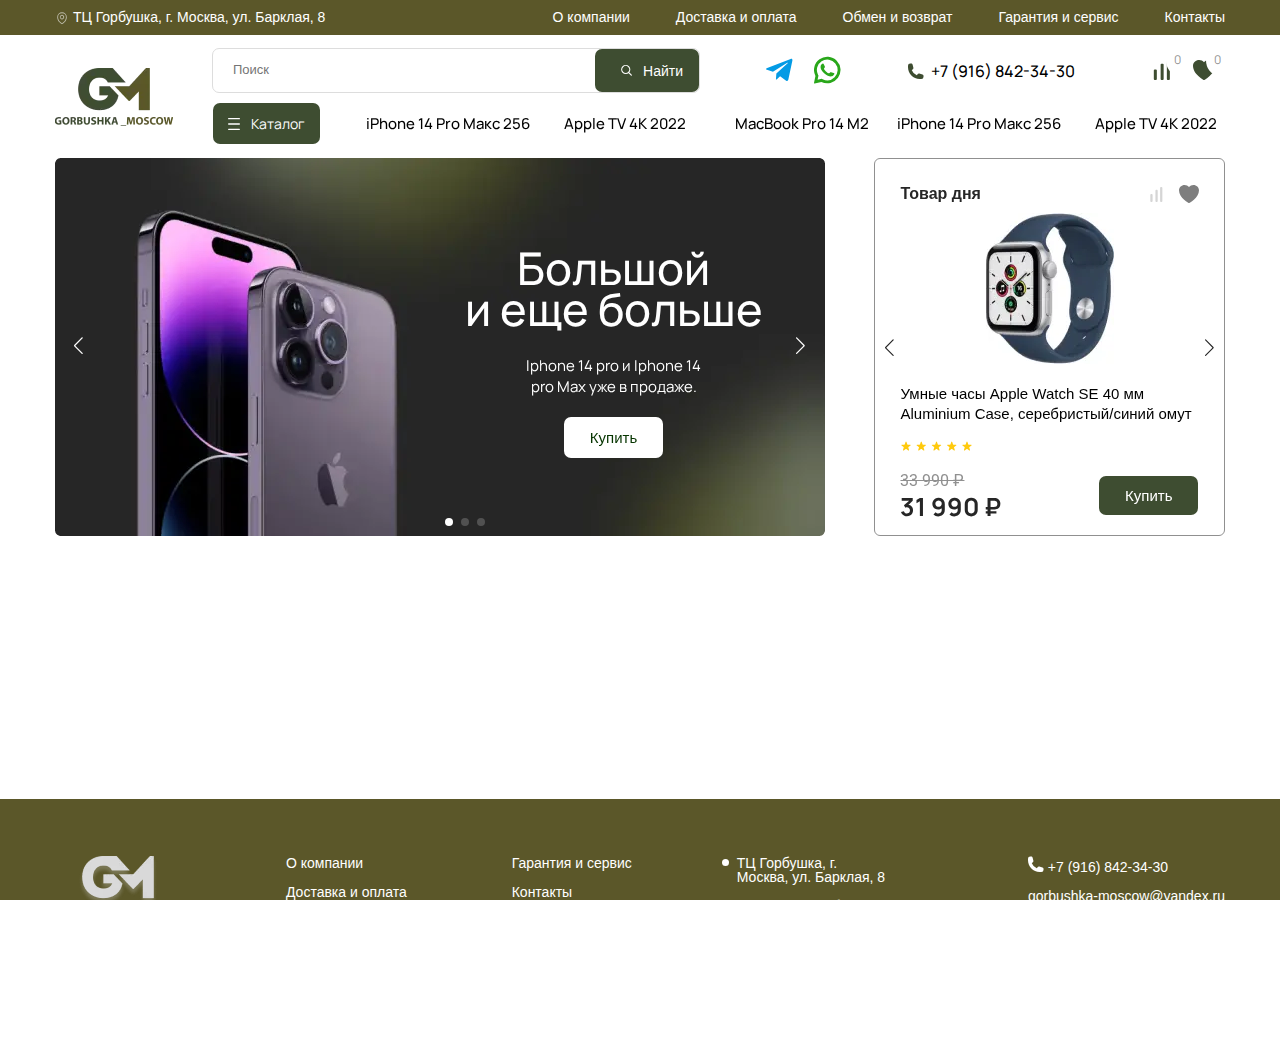
==== commit d80b10ed: "new fix" ====
--- a/index.html
+++ b/index.html
@@ -7,9 +7,9 @@
 	<link rel="preconnect" href="https://fonts.googleapis.com">
 	<link rel="preconnect" href="https://fonts.gstatic.com" crossorigin>
 	<link
-		href="https://fonts.googleapis.com/css2?family=Manrope:wght@400;500;600;700&family=Roboto:wght@400;500&display=swap&_v=20230510100008"
+		href="https://fonts.googleapis.com/css2?family=Manrope:wght@400;500;600;700&family=Roboto:wght@400;500&display=swap&_v=20230510113320"
 		rel="stylesheet">
-	<link rel="stylesheet" href="css/style.min.css?_v=20230510100008">
+	<link rel="stylesheet" href="css/style.min.css?_v=20230510113320">
 
 	<title>Главная</title>
 </head>
@@ -107,7 +107,7 @@
           <div class="bottom__btn-catalog main-btn">
             Каталог
             <svg class="">
-              <use xlink:href="/img/icons/icons.svg#burger" />
+              <use xlink:href="./img/icons/icons.svg#burger" />
             </svg>
           </div>
           <div class="bottom__slider swiper">
@@ -115,9 +115,14 @@
               <div class="slider__item swiper-slide"> <a href="#">iPhone 14 Pro Макс 256</a></div>
               <div class="slider__item swiper-slide"> <a href="#">Apple TV 4K 2022</a></div>
               <div class="slider__item swiper-slide"> <a href="#">MacBook Pro 14 M2</a></div>
-              <div class="slider__item swiper-slide"> <a href="#">Apple Watch Series Ultra</a></div>
+              <div class="slider__item swiper-slide"> <a href="#">iPhone 14 Pro Макс 256</a></div>
               <div class="slider__item swiper-slide"> <a href="#">Apple TV 4K 2022</a></div>
+              <div class="slider__item swiper-slide"> <a href="#">iPhone 14 Pro Макс 256</a></div>
               <div class="slider__item swiper-slide"> <a href="#">Apple TV 4K 2022</a></div>
+              <div class="slider__item swiper-slide"> <a href="#">MacBook Pro 14 M2</a></div>
+              <div class="slider__item swiper-slide"> <a href="#">iPhone 14 Pro Макс 256</a></div>
+              <div class="slider__item swiper-slide"> <a href="#">Apple TV 4K 2022</a></div>
+              <div class="slider__item swiper-slide"> <a href="#">iPhone 14 Pro Макс 256</a></div>
             </div>
           </div>
         </section>
@@ -360,7 +365,7 @@
   </div>
 </footer>
 	</div>
-	<script src="js/app.min.js?_v=20230510100008"></script>
+	<script src="js/app.min.js?_v=20230510113320"></script>
 </body>
 
 </html>--- a/css/style.min.css
+++ b/css/style.min.css
@@ -1 +1 @@
-*{margin:0;padding:0;border:0}*,:after,:before{-webkit-box-sizing:border-box;box-sizing:border-box}:active,:focus{outline:0}a:active,a:focus{outline:0}aside,footer,header,nav{display:block}button,input,textarea{-webkit-appearance:none;border-radius:0;border:none;-webkit-border-radius:0}input::-ms-clear{display:none}button{cursor:pointer}button::-moz-focus-inner{padding:0;border:0}a,a:visited{text-decoration:none;color:inherit}a:hover{text-decoration:none}ul li{list-style:none}img{vertical-align:top}h1,h2,h3,h4,h5,h6{font-size:inherit;font-weight:400}::-webkit-button{margin:0;color:#000;border:none}:-moz-button{margin:0;color:#000;border:none;opacity:1}::-moz-button{color:#000;border:none;opacity:1}:-ms-button{margin:0;border:none;color:#000}::-ms-button{margin:0;border:none;color:#000}:-webkit-input{background:0 0;border:none;border-radius:0}::-webkit-input{background:0 0;border:none;border-radius:0}::-webkit-input-placeholder{-webkit-appearance:none;background:0 0;border:none;border-radius:0}::-moz-placeholder{-webkit-appearance:none;background:0 0;border:none;border-radius:0}:-ms-input-placeholder{-webkit-appearance:none;background:0 0;border:none;border-radius:0}::-ms-input-placeholder{-webkit-appearance:none;background:0 0;border:none;border-radius:0}::placeholder{-webkit-appearance:none;background:0 0;border:none;border-radius:0}input{border:none;border-radius:0;background:0 0;margin-top:-75px}input::-ms-clear{display:none}button{cursor:pointer;background:0 0;margin:0;padding:0}button::-moz-focus-inner{padding:0;border:0}.header__burger{display:none}.header__top{background:var(--darkYellow);margin:0 0 13px 0}.header__content{width:100%}.header__inner{display:-webkit-box;display:-ms-flexbox;display:flex;-webkit-box-pack:justify;-ms-flex-pack:justify;justify-content:space-between}.header__logo{margin:20px 0 0 0}.header__middle{font-family:Manrope,sans-serif;display:-webkit-box;display:-ms-flexbox;display:flex;-webkit-box-pack:justify;-ms-flex-pack:justify;justify-content:space-between;-webkit-box-align:center;-ms-flex-align:center;align-items:center;margin:0 0 10px 0}.header__bottom{font-family:Manrope,sans-serif;display:-webkit-box;display:-ms-flexbox;display:flex;-webkit-box-align:center;-ms-flex-align:center;align-items:center}.top__content{display:-webkit-box;display:-ms-flexbox;display:flex;-webkit-box-pack:justify;-ms-flex-pack:justify;justify-content:space-between;color:var(--white);padding:10px 0}.top__location svg{width:14px;height:14px;vertical-align:middle}.top__list{display:-webkit-box;display:-ms-flexbox;display:flex}.top__item{padding:0 0 0 46px}.top__icons,.top__phone{display:none}.middle__search{border:1px solid #ddd;border-radius:7px;margin:0 0 0 39px;width:100%;max-width:488px;padding:13px 0 0 20px;position:relative}.middle__search svg{width:12px;height:12px;margin:0 11px 0 0}.middle__social{display:-webkit-box;display:-ms-flexbox;display:flex}.middle__social svg{margin:0 10px 0 10px;width:28px;height:28px}.middle__phone{display:-webkit-box;display:-ms-flexbox;display:flex;font-weight:500;font-size:16px;line-height:22px;-webkit-box-align:center;-ms-flex-align:center;align-items:center}.middle__phone svg{width:16px;height:16px;margin:0 7px 0 0;color:var(--darkGreen)}.middle__add{display:-webkit-box;display:-ms-flexbox;display:flex;position:relative;padding:0 0 0 20px}.middle__add svg{width:22px;height:20px;color:var(--darkGreen)}.search__input{font-size:13px;line-height:18px;height:45px;padding:0 105px 0 0;width:90%}.search__btn{position:absolute;top:0;right:0;font-weight:500;font-size:14px}.add__comparison span{font-family:Manrope,sans-serif;position:absolute;left:35px;top:-15px;background-color:var(--white);border-radius:50%;text-align:center;font-size:12px;line-height:14px;padding:8px;color:#919191}.add__cart svg{margin:0 10px 0 20px}.add__cart span{position:absolute;left:75px;top:-15px;background-color:var(--white);border-radius:50%;text-align:center;font-size:12px;line-height:14px;padding:8px;color:#919191}.bottom__btn-catalog{margin:0 18px 0 40px;position:relative;padding:11px 15px 11px 38px!important;display:block}.bottom__btn-catalog svg{width:12px;height:12px;position:absolute;left:15px;top:15px}.slider__wrapper{width:865px!important;margin:0 0 0 20px}.slider__item{text-align:center;-webkit-box-align:center;-ms-flex-align:center;align-items:center;font-weight:500;font-size:15px;line-height:20px}.footer__top{background-color:var(--darkYellow);color:var(--white);margin:0 0 25px 0}.footer__content{display:-webkit-box;display:-ms-flexbox;display:flex;-webkit-box-pack:justify;-ms-flex-pack:justify;justify-content:space-between}.top__logo{margin:57px 0 63px 0}.top__nav{margin:57px 0 0 0}.nav__item{padding:0 0 15px 0;display:-webkit-box;display:-ms-flexbox;display:flex}.nav__item-circle{position:relative}.nav__item-circle::before{content:"";position:absolute;top:3px;left:-15px;width:7px;height:7px;background-color:var(--white);border-radius:50%}.nav__phone svg{width:16px;height:16px;color:var(--white)}.item__tg{background-color:var(--white);border-radius:50%;width:28px;height:29px;margin:0 0 0 auto;position:relative}.item__tg svg{position:absolute;margin:0 10px 0 10px;width:15px;height:15px;top:7px;left:-4px}.item__ws{background-color:var(--white);border-radius:50%;width:28px;height:29px;margin:0 0 0 10px;position:relative}.item__ws svg{position:absolute;margin:0 10px 0 10px;width:15px;height:15px;top:6px;left:-2px}.bottom__content{display:-webkit-box;display:-ms-flexbox;display:flex;-webkit-box-pack:justify;-ms-flex-pack:justify;justify-content:space-between}.bottom__info{display:-webkit-box;display:-ms-flexbox;display:flex;-webkit-box-align:center;-ms-flex-align:center;align-items:center}.bottom__copyright{margin:0 42px 0 0}.bottom__pr{display:-webkit-box;display:-ms-flexbox;display:flex;-webkit-box-align:center;-ms-flex-align:center;align-items:center}.bottom__pr img{width:32px;height:34px}.bottom__name{margin:0 0 0 10px}.section__title{margin:14px 0 0 0}.section__content{display:-webkit-box;display:-ms-flexbox;display:flex}.section__slider{font-family:Manrope,sans-serif;margin:0 auto 0 0!important;position:relative;color:var(--white)}.section__carousel{width:370px!important}.slider__inner{margin:0}.slider__inner{position:absolute;top:0;left:50%;text-align:center}.slider__title{font-weight:500;font-size:45px;line-height:41px;margin:90px 0 0 0}.slider__subtitle{font-weight:400;font-size:15px;line-height:21px;margin:25px 0 0 0}.slider__button{margin:20px 0 0 0;padding:11px 26px!important;background-color:var(--white)!important;color:var(--forestGreen)!important;font-weight:500;font-size:15px;line-height:21px}.slider__arrow-prev{left:20px!important;width:7px!important;height:14px!important;color:var(--white)!important}.slider__arrow-next{right:70px!important;width:7px!important;height:14px!important;color:var(--white)!important}.swiper-pagination-bullet{background-color:var(--white)!important}.swiper-pagination-bullet-active{background-color:var(--white)!important}.carousel__slide{border:1px solid var(--grey);border-radius:6px}.carousel__top{display:-webkit-box;display:-ms-flexbox;display:flex;-webkit-box-pack:justify;-ms-flex-pack:justify;justify-content:space-between;padding:25px 25px 0 25px}.carousel__image{text-align:center;margin:6px 0 0 0}.carousel__description{font-weight:500;font-size:15px;line-height:20px;padding:20px 25px 0}.carousel__rating svg{width:73px;height:20px;margin:13px 0 0 25px}.carousel__bottom{margin:12px 0 0 25px;display:-webkit-box;display:-ms-flexbox;display:flex;-webkit-box-pack:justify;-ms-flex-pack:justify;justify-content:space-between}.carousel__arrow-prev{color:var(--cardDarkColor)!important}.carousel__arrow-next{color:var(--cardDarkColor)!important}.top__icon{display:-webkit-box;display:-ms-flexbox;display:flex}.top__title{font-weight:600;font-size:16px;line-height:19px;color:var(--cardDarkColor)}.bottom__prices{font-family:Roboto;font-weight:400;font-size:16px;line-height:19px}.bottom__button{margin:5px 26px 0 0;padding:9px 26px!important;font-weight:500;font-size:15px;line-height:21px;color:var(--grey);height:39px}.inner{margin:0}.icon__comparison{width:15px;height:15px}.icon__heart{width:20px;height:20px;margin:0 0 0 15px}.prices__old-price{color:var(--grey)}.prices__new-price{font-family:Manrope;font-weight:700;font-size:25px;line-height:34px;color:var(--cardDarkColor)}.comparison{color:var(--lightGrey)}.comparison.click{color:var(--forestGreen)}.heart{color:var(--lightGrey)}.heart.click{color:var(--forestGreen)}.inner-end{-webkit-transform:translateX(-25%);-ms-transform:translateX(-25%);transform:translateX(-25%);width:500px}.case-image{height:150px}:root{--black:#000000;--white:#FFFFFF;--darkYellow:#5B5729;--darkGreen:#3E4D31;--forestGreen:#063500;--cardDarkColor:#262626;--grey:#909090;--lightGrey:#7E7E7E;--swiper-navigation-size:17px!important}.pointer{cursor:pointer}.main-btn{background-color:var(--darkGreen);line-height:19px;padding:13px 16px 11px 25px;color:var(--white);border-radius:7px;cursor:pointer}@font-face{font-family:swiper-icons;src:url("data:application/font-woff;charset=utf-8;base64, [base64]//wADZ2x5ZgAAAywAAADMAAAD2MHtryVoZWFkAAABbAAAADAAAAA2E2+eoWhoZWEAAAGcAAAAHwAAACQC9gDzaG10eAAAAigAAAAZAAAArgJkABFsb2NhAAAC0AAAAFoAAABaFQAUGG1heHAAAAG8AAAAHwAAACAAcABAbmFtZQAAA/gAAAE5AAACXvFdBwlwb3N0AAAFNAAAAGIAAACE5s74hXjaY2BkYGAAYpf5Hu/j+W2+MnAzMYDAzaX6QjD6/4//Bxj5GA8AuRwMYGkAPywL13jaY2BkYGA88P8Agx4j+/8fQDYfA1AEBWgDAIB2BOoAeNpjYGRgYNBh4GdgYgABEMnIABJzYNADCQAACWgAsQB42mNgYfzCOIGBlYGB0YcxjYGBwR1Kf2WQZGhhYGBiYGVmgAFGBiQQkOaawtDAoMBQxXjg/wEGPcYDDA4wNUA2CCgwsAAAO4EL6gAAeNpj2M0gyAACqxgGNWBkZ2D4/wMA+xkDdgAAAHjaY2BgYGaAYBkGRgYQiAHyGMF8FgYHIM3DwMHABGQrMOgyWDLEM1T9/w8UBfEMgLzE////P/5//f/V/xv+r4eaAAeMbAxwIUYmIMHEgKYAYjUcsDAwsLKxc3BycfPw8jEQA/[base64]/uznmfPFBNODM2K7MTQ45YEAZqGP81AmGGcF3iPqOop0r1SPTaTbVkfUe4HXj97wYE+yNwWYxwWu4v1ugWHgo3S1XdZEVqWM7ET0cfnLGxWfkgR42o2PvWrDMBSFj/IHLaF0zKjRgdiVMwScNRAoWUoH78Y2icB/yIY09An6AH2Bdu/UB+yxopYshQiEvnvu0dURgDt8QeC8PDw7Fpji3fEA4z/PEJ6YOB5hKh4dj3EvXhxPqH/SKUY3rJ7srZ4FZnh1PMAtPhwP6fl2PMJMPDgeQ4rY8YT6Gzao0eAEA409DuggmTnFnOcSCiEiLMgxCiTI6Cq5DZUd3Qmp10vO0LaLTd2cjN4fOumlc7lUYbSQcZFkutRG7g6JKZKy0RmdLY680CDnEJ+UMkpFFe1RN7nxdVpXrC4aTtnaurOnYercZg2YVmLN/d/gczfEimrE/fs/bOuq29Zmn8tloORaXgZgGa78yO9/cnXm2BpaGvq25Dv9S4E9+5SIc9PqupJKhYFSSl47+Qcr1mYNAAAAeNptw0cKwkAAAMDZJA8Q7OUJvkLsPfZ6zFVERPy8qHh2YER+3i/BP83vIBLLySsoKimrqKqpa2hp6+jq6RsYGhmbmJqZSy0sraxtbO3sHRydnEMU4uR6yx7JJXveP7WrDycAAAAAAAH//wACeNpjYGRgYOABYhkgZgJCZgZNBkYGLQZtIJsFLMYAAAw3ALgAeNolizEKgDAQBCchRbC2sFER0YD6qVQiBCv/H9ezGI6Z5XBAw8CBK/m5iQQVauVbXLnOrMZv2oLdKFa8Pjuru2hJzGabmOSLzNMzvutpB3N42mNgZGBg4GKQYzBhYMxJLMlj4GBgAYow/P/PAJJhLM6sSoWKfWCAAwDAjgbRAAB42mNgYGBkAIIbCZo5IPrmUn0hGA0AO8EFTQAA");font-weight:400;font-style:normal}:root{--swiper-theme-color:#007aff}.swiper,swiper-container{margin-left:auto;margin-right:auto;position:relative;overflow:hidden;list-style:none;padding:0;z-index:1;display:block}.swiper-vertical>.swiper-wrapper{-webkit-box-orient:vertical;-webkit-box-direction:normal;-ms-flex-direction:column;flex-direction:column}.swiper-wrapper{position:relative;width:100%;height:100%;z-index:1;display:-webkit-box;display:-ms-flexbox;display:flex;-webkit-transition-property:-webkit-transform;transition-property:-webkit-transform;-o-transition-property:transform;transition-property:transform;transition-property:transform,-webkit-transform;-webkit-transition-timing-function:var(--swiper-wrapper-transition-timing-function,initial);-o-transition-timing-function:var(--swiper-wrapper-transition-timing-function,initial);transition-timing-function:var(--swiper-wrapper-transition-timing-function,initial);-webkit-box-sizing:content-box;box-sizing:content-box}.swiper-android .swiper-slide,.swiper-wrapper{-webkit-transform:translate3d(0,0,0);transform:translate3d(0,0,0)}.swiper-horizontal{-ms-touch-action:pan-y;touch-action:pan-y}.swiper-vertical{-ms-touch-action:pan-x;touch-action:pan-x}.swiper-slide,swiper-slide{-ms-flex-negative:0;flex-shrink:0;width:100%;height:100%;position:relative;-webkit-transition-property:-webkit-transform;transition-property:-webkit-transform;-o-transition-property:transform;transition-property:transform;transition-property:transform,-webkit-transform;display:block}.swiper-slide-invisible-blank{visibility:hidden}.swiper-autoheight,.swiper-autoheight .swiper-slide{height:auto}.swiper-autoheight .swiper-wrapper{-webkit-box-align:start;-ms-flex-align:start;align-items:flex-start;-webkit-transition-property:height,-webkit-transform;transition-property:height,-webkit-transform;-o-transition-property:transform,height;transition-property:transform,height;transition-property:transform,height,-webkit-transform}.swiper-backface-hidden .swiper-slide{-webkit-transform:translateZ(0);transform:translateZ(0);-webkit-backface-visibility:hidden;backface-visibility:hidden}.swiper-3d.swiper-css-mode .swiper-wrapper{-webkit-perspective:1200px;perspective:1200px}.swiper-3d .swiper-wrapper{-webkit-transform-style:preserve-3d;transform-style:preserve-3d}.swiper-3d{-webkit-perspective:1200px;perspective:1200px}.swiper-3d .swiper-cube-shadow,.swiper-3d .swiper-slide,.swiper-3d .swiper-slide-shadow,.swiper-3d .swiper-slide-shadow-bottom,.swiper-3d .swiper-slide-shadow-left,.swiper-3d .swiper-slide-shadow-right,.swiper-3d .swiper-slide-shadow-top{-webkit-transform-style:preserve-3d;transform-style:preserve-3d}.swiper-3d .swiper-slide-shadow,.swiper-3d .swiper-slide-shadow-bottom,.swiper-3d .swiper-slide-shadow-left,.swiper-3d .swiper-slide-shadow-right,.swiper-3d .swiper-slide-shadow-top{position:absolute;left:0;top:0;width:100%;height:100%;pointer-events:none;z-index:10}.swiper-3d .swiper-slide-shadow{background:rgba(0,0,0,.15)}.swiper-3d .swiper-slide-shadow-left{background-image:-webkit-gradient(linear,right top,left top,from(rgba(0,0,0,.5)),to(rgba(0,0,0,0)));background-image:-o-linear-gradient(right,rgba(0,0,0,.5),rgba(0,0,0,0));background-image:linear-gradient(to left,rgba(0,0,0,.5),rgba(0,0,0,0))}.swiper-3d .swiper-slide-shadow-right{background-image:-webkit-gradient(linear,left top,right top,from(rgba(0,0,0,.5)),to(rgba(0,0,0,0)));background-image:-o-linear-gradient(left,rgba(0,0,0,.5),rgba(0,0,0,0));background-image:linear-gradient(to right,rgba(0,0,0,.5),rgba(0,0,0,0))}.swiper-3d .swiper-slide-shadow-top{background-image:-webkit-gradient(linear,left bottom,left top,from(rgba(0,0,0,.5)),to(rgba(0,0,0,0)));background-image:-o-linear-gradient(bottom,rgba(0,0,0,.5),rgba(0,0,0,0));background-image:linear-gradient(to top,rgba(0,0,0,.5),rgba(0,0,0,0))}.swiper-3d .swiper-slide-shadow-bottom{background-image:-webkit-gradient(linear,left top,left bottom,from(rgba(0,0,0,.5)),to(rgba(0,0,0,0)));background-image:-o-linear-gradient(top,rgba(0,0,0,.5),rgba(0,0,0,0));background-image:linear-gradient(to bottom,rgba(0,0,0,.5),rgba(0,0,0,0))}.swiper-css-mode>.swiper-wrapper{overflow:auto;scrollbar-width:none;-ms-overflow-style:none}.swiper-css-mode>.swiper-wrapper::-webkit-scrollbar{display:none}.swiper-css-mode>.swiper-wrapper>.swiper-slide{scroll-snap-align:start start}.swiper-horizontal.swiper-css-mode>.swiper-wrapper{-ms-scroll-snap-type:x mandatory;scroll-snap-type:x mandatory}.swiper-vertical.swiper-css-mode>.swiper-wrapper{-ms-scroll-snap-type:y mandatory;scroll-snap-type:y mandatory}.swiper-centered>.swiper-wrapper::before{content:"";-ms-flex-negative:0;flex-shrink:0;-webkit-box-ordinal-group:10000;-ms-flex-order:9999;order:9999}.swiper-centered>.swiper-wrapper>.swiper-slide{scroll-snap-align:center center;scroll-snap-stop:always}.swiper-centered.swiper-horizontal>.swiper-wrapper>.swiper-slide:first-child{-webkit-margin-start:var(--swiper-centered-offset-before);margin-inline-start:var(--swiper-centered-offset-before)}.swiper-centered.swiper-horizontal>.swiper-wrapper::before{height:100%;min-height:1px;width:var(--swiper-centered-offset-after)}.swiper-centered.swiper-vertical>.swiper-wrapper>.swiper-slide:first-child{-webkit-margin-before:var(--swiper-centered-offset-before);margin-block-start:var(--swiper-centered-offset-before)}.swiper-centered.swiper-vertical>.swiper-wrapper::before{width:100%;min-width:1px;height:var(--swiper-centered-offset-after)}.swiper-lazy-preloader{width:42px;height:42px;position:absolute;left:50%;top:50%;margin-left:-21px;margin-top:-21px;z-index:10;-webkit-transform-origin:50%;-ms-transform-origin:50%;transform-origin:50%;-webkit-box-sizing:border-box;box-sizing:border-box;border:4px solid var(--swiper-preloader-color,var(--swiper-theme-color));border-radius:50%;border-top-color:transparent}.swiper-watch-progress .swiper-slide-visible .swiper-lazy-preloader,.swiper:not(.swiper-watch-progress) .swiper-lazy-preloader,swiper-container:not(.swiper-watch-progress) .swiper-lazy-preloader{-webkit-animation:swiper-preloader-spin 1s infinite linear;animation:swiper-preloader-spin 1s infinite linear}.swiper-lazy-preloader-white{--swiper-preloader-color:#fff}.swiper-lazy-preloader-black{--swiper-preloader-color:#000}@-webkit-keyframes swiper-preloader-spin{0%{-webkit-transform:rotate(0);transform:rotate(0)}100%{-webkit-transform:rotate(360deg);transform:rotate(360deg)}}@keyframes swiper-preloader-spin{0%{-webkit-transform:rotate(0);transform:rotate(0)}100%{-webkit-transform:rotate(360deg);transform:rotate(360deg)}}.swiper-virtual .swiper-slide{-webkit-backface-visibility:hidden;-webkit-transform:translateZ(0);transform:translateZ(0)}.swiper-virtual.swiper-css-mode .swiper-wrapper::after{content:"";position:absolute;left:0;top:0;pointer-events:none}.swiper-virtual.swiper-css-mode.swiper-horizontal .swiper-wrapper::after{height:1px;width:var(--swiper-virtual-size)}.swiper-virtual.swiper-css-mode.swiper-vertical .swiper-wrapper::after{width:1px;height:var(--swiper-virtual-size)}:root{--swiper-navigation-size:44px}.swiper-button-next,.swiper-button-prev{position:absolute;top:var(--swiper-navigation-top-offset,50%);width:calc(var(--swiper-navigation-size)/ 44 * 27);height:var(--swiper-navigation-size);margin-top:calc(0px - var(--swiper-navigation-size)/ 2);z-index:10;cursor:pointer;display:-webkit-box;display:-ms-flexbox;display:flex;-webkit-box-align:center;-ms-flex-align:center;align-items:center;-webkit-box-pack:center;-ms-flex-pack:center;justify-content:center;color:var(--swiper-navigation-color,var(--swiper-theme-color))}.swiper-button-next.swiper-button-disabled,.swiper-button-prev.swiper-button-disabled{opacity:.35;cursor:auto;pointer-events:none}.swiper-button-next.swiper-button-hidden,.swiper-button-prev.swiper-button-hidden{opacity:0;cursor:auto;pointer-events:none}.swiper-navigation-disabled .swiper-button-next,.swiper-navigation-disabled .swiper-button-prev{display:none!important}.swiper-button-next:after,.swiper-button-prev:after{font-family:swiper-icons;font-size:var(--swiper-navigation-size);text-transform:none!important;letter-spacing:0;font-variant:initial;line-height:1}.swiper-button-prev,.swiper-rtl .swiper-button-next{left:var(--swiper-navigation-sides-offset,10px);right:auto}.swiper-button-prev:after,.swiper-rtl .swiper-button-next:after{content:"prev"}.swiper-button-next,.swiper-rtl .swiper-button-prev{right:var(--swiper-navigation-sides-offset,10px);left:auto}.swiper-button-next:after,.swiper-rtl .swiper-button-prev:after{content:"next"}.swiper-button-lock{display:none}.swiper-pagination{position:absolute;text-align:center;-webkit-transition:.3s opacity;-o-transition:.3s opacity;transition:.3s opacity;-webkit-transform:translate3d(0,0,0);transform:translate3d(0,0,0);z-index:10}.swiper-pagination.swiper-pagination-hidden{opacity:0}.swiper-pagination-disabled>.swiper-pagination,.swiper-pagination.swiper-pagination-disabled{display:none!important}.swiper-horizontal>.swiper-pagination-bullets,.swiper-pagination-bullets.swiper-pagination-horizontal,.swiper-pagination-custom,.swiper-pagination-fraction{bottom:var(--swiper-pagination-bottom,8px);top:var(--swiper-pagination-top,auto);left:0;width:100%}.swiper-pagination-bullets-dynamic{overflow:hidden;font-size:0}.swiper-pagination-bullets-dynamic .swiper-pagination-bullet{-webkit-transform:scale(.33);-ms-transform:scale(.33);transform:scale(.33);position:relative}.swiper-pagination-bullets-dynamic .swiper-pagination-bullet-active{-webkit-transform:scale(1);-ms-transform:scale(1);transform:scale(1)}.swiper-pagination-bullets-dynamic .swiper-pagination-bullet-active-main{-webkit-transform:scale(1);-ms-transform:scale(1);transform:scale(1)}.swiper-pagination-bullets-dynamic .swiper-pagination-bullet-active-prev{-webkit-transform:scale(.66);-ms-transform:scale(.66);transform:scale(.66)}.swiper-pagination-bullets-dynamic .swiper-pagination-bullet-active-prev-prev{-webkit-transform:scale(.33);-ms-transform:scale(.33);transform:scale(.33)}.swiper-pagination-bullets-dynamic .swiper-pagination-bullet-active-next{-webkit-transform:scale(.66);-ms-transform:scale(.66);transform:scale(.66)}.swiper-pagination-bullets-dynamic .swiper-pagination-bullet-active-next-next{-webkit-transform:scale(.33);-ms-transform:scale(.33);transform:scale(.33)}.swiper-pagination-bullet{width:var(--swiper-pagination-bullet-width,var(--swiper-pagination-bullet-size,8px));height:var(--swiper-pagination-bullet-height,var(--swiper-pagination-bullet-size,8px));display:inline-block;border-radius:var(--swiper-pagination-bullet-border-radius,50%);background:var(--swiper-pagination-bullet-inactive-color,#000);opacity:var(--swiper-pagination-bullet-inactive-opacity,.2)}button.swiper-pagination-bullet{border:none;margin:0;padding:0;-webkit-box-shadow:none;box-shadow:none;-webkit-appearance:none;-moz-appearance:none;appearance:none}.swiper-pagination-clickable .swiper-pagination-bullet{cursor:pointer}.swiper-pagination-bullet:only-child{display:none!important}.swiper-pagination-bullet-active{opacity:var(--swiper-pagination-bullet-opacity,1);background:var(--swiper-pagination-color,var(--swiper-theme-color))}.swiper-pagination-vertical.swiper-pagination-bullets,.swiper-vertical>.swiper-pagination-bullets{right:var(--swiper-pagination-right,8px);left:var(--swiper-pagination-left,auto);top:50%;-webkit-transform:translate3d(0,-50%,0);transform:translate3d(0,-50%,0)}.swiper-pagination-vertical.swiper-pagination-bullets .swiper-pagination-bullet,.swiper-vertical>.swiper-pagination-bullets .swiper-pagination-bullet{margin:var(--swiper-pagination-bullet-vertical-gap,6px) 0;display:block}.swiper-pagination-vertical.swiper-pagination-bullets.swiper-pagination-bullets-dynamic,.swiper-vertical>.swiper-pagination-bullets.swiper-pagination-bullets-dynamic{top:50%;-webkit-transform:translateY(-50%);-ms-transform:translateY(-50%);transform:translateY(-50%);width:8px}.swiper-pagination-vertical.swiper-pagination-bullets.swiper-pagination-bullets-dynamic .swiper-pagination-bullet,.swiper-vertical>.swiper-pagination-bullets.swiper-pagination-bullets-dynamic .swiper-pagination-bullet{display:inline-block;-webkit-transition:.2s top,.2s -webkit-transform;transition:.2s top,.2s -webkit-transform;-o-transition:.2s transform,.2s top;transition:.2s transform,.2s top;transition:.2s transform,.2s top,.2s -webkit-transform}.swiper-horizontal>.swiper-pagination-bullets .swiper-pagination-bullet,.swiper-pagination-horizontal.swiper-pagination-bullets .swiper-pagination-bullet{margin:0 var(--swiper-pagination-bullet-horizontal-gap,4px)}.swiper-horizontal>.swiper-pagination-bullets.swiper-pagination-bullets-dynamic,.swiper-pagination-horizontal.swiper-pagination-bullets.swiper-pagination-bullets-dynamic{left:50%;-webkit-transform:translateX(-50%);-ms-transform:translateX(-50%);transform:translateX(-50%);white-space:nowrap}.swiper-horizontal>.swiper-pagination-bullets.swiper-pagination-bullets-dynamic .swiper-pagination-bullet,.swiper-pagination-horizontal.swiper-pagination-bullets.swiper-pagination-bullets-dynamic .swiper-pagination-bullet{-webkit-transition:.2s left,.2s -webkit-transform;transition:.2s left,.2s -webkit-transform;-o-transition:.2s transform,.2s left;transition:.2s transform,.2s left;transition:.2s transform,.2s left,.2s -webkit-transform}.swiper-horizontal.swiper-rtl>.swiper-pagination-bullets-dynamic .swiper-pagination-bullet,:host(.swiper-horizontal.swiper-rtl) .swiper-pagination-bullets-dynamic .swiper-pagination-bullet{-webkit-transition:.2s right,.2s -webkit-transform;transition:.2s right,.2s -webkit-transform;-o-transition:.2s transform,.2s right;transition:.2s transform,.2s right;transition:.2s transform,.2s right,.2s -webkit-transform}.swiper-pagination-fraction{color:var(--swiper-pagination-fraction-color,inherit)}.swiper-pagination-progressbar{background:var(--swiper-pagination-progressbar-bg-color,rgba(0,0,0,.25));position:absolute}.swiper-pagination-progressbar .swiper-pagination-progressbar-fill{background:var(--swiper-pagination-color,var(--swiper-theme-color));position:absolute;left:0;top:0;width:100%;height:100%;-webkit-transform:scale(0);-ms-transform:scale(0);transform:scale(0);-webkit-transform-origin:left top;-ms-transform-origin:left top;transform-origin:left top}.swiper-rtl .swiper-pagination-progressbar .swiper-pagination-progressbar-fill{-webkit-transform-origin:right top;-ms-transform-origin:right top;transform-origin:right top}.swiper-horizontal>.swiper-pagination-progressbar,.swiper-pagination-progressbar.swiper-pagination-horizontal,.swiper-pagination-progressbar.swiper-pagination-vertical.swiper-pagination-progressbar-opposite,.swiper-vertical>.swiper-pagination-progressbar.swiper-pagination-progressbar-opposite{width:100%;height:var(--swiper-pagination-progressbar-size,4px);left:0;top:0}.swiper-horizontal>.swiper-pagination-progressbar.swiper-pagination-progressbar-opposite,.swiper-pagination-progressbar.swiper-pagination-horizontal.swiper-pagination-progressbar-opposite,.swiper-pagination-progressbar.swiper-pagination-vertical,.swiper-vertical>.swiper-pagination-progressbar{width:var(--swiper-pagination-progressbar-size,4px);height:100%;left:0;top:0}.swiper-pagination-lock{display:none}.swiper-scrollbar{border-radius:var(--swiper-scrollbar-border-radius,10px);position:relative;-ms-touch-action:none;background:var(--swiper-scrollbar-bg-color,rgba(0,0,0,.1))}.swiper-scrollbar-disabled>.swiper-scrollbar,.swiper-scrollbar.swiper-scrollbar-disabled{display:none!important}.swiper-horizontal>.swiper-scrollbar,.swiper-scrollbar.swiper-scrollbar-horizontal{position:absolute;left:var(--swiper-scrollbar-sides-offset,1%);bottom:var(--swiper-scrollbar-bottom,4px);top:var(--swiper-scrollbar-top,auto);z-index:50;height:var(--swiper-scrollbar-size,4px);width:calc(100% - 2 * var(--swiper-scrollbar-sides-offset,1%))}.swiper-scrollbar.swiper-scrollbar-vertical,.swiper-vertical>.swiper-scrollbar{position:absolute;left:var(--swiper-scrollbar-left,auto);right:var(--swiper-scrollbar-right,4px);top:var(--swiper-scrollbar-sides-offset,1%);z-index:50;width:var(--swiper-scrollbar-size,4px);height:calc(100% - 2 * var(--swiper-scrollbar-sides-offset,1%))}.swiper-scrollbar-drag{height:100%;width:100%;position:relative;background:var(--swiper-scrollbar-drag-bg-color,rgba(0,0,0,.5));border-radius:var(--swiper-scrollbar-border-radius,10px);left:0;top:0}.swiper-scrollbar-cursor-drag{cursor:move}.swiper-scrollbar-lock{display:none}.swiper-zoom-container{width:100%;height:100%;display:-webkit-box;display:-ms-flexbox;display:flex;-webkit-box-pack:center;-ms-flex-pack:center;justify-content:center;-webkit-box-align:center;-ms-flex-align:center;align-items:center;text-align:center}.swiper-zoom-container>canvas,.swiper-zoom-container>img,.swiper-zoom-container>svg{max-width:100%;max-height:100%;-o-object-fit:contain;object-fit:contain}.swiper-slide-zoomed{cursor:move;-ms-touch-action:none;touch-action:none}.swiper .swiper-notification,swiper-container .swiper-notification{position:absolute;left:0;top:0;pointer-events:none;opacity:0;z-index:-1000}.swiper-free-mode>.swiper-wrapper{-webkit-transition-timing-function:ease-out;-o-transition-timing-function:ease-out;transition-timing-function:ease-out;margin:0 auto}.swiper-grid>.swiper-wrapper{-ms-flex-wrap:wrap;flex-wrap:wrap}.swiper-grid-column>.swiper-wrapper{-ms-flex-wrap:wrap;flex-wrap:wrap;-webkit-box-orient:vertical;-webkit-box-direction:normal;-ms-flex-direction:column;flex-direction:column}.swiper-fade.swiper-free-mode .swiper-slide{-webkit-transition-timing-function:ease-out;-o-transition-timing-function:ease-out;transition-timing-function:ease-out}.swiper-fade .swiper-slide{pointer-events:none;-webkit-transition-property:opacity;-o-transition-property:opacity;transition-property:opacity}.swiper-fade .swiper-slide .swiper-slide{pointer-events:none}.swiper-fade .swiper-slide-active,.swiper-fade .swiper-slide-active .swiper-slide-active{pointer-events:auto}.swiper-cube{overflow:visible}.swiper-cube .swiper-slide{pointer-events:none;-webkit-backface-visibility:hidden;backface-visibility:hidden;z-index:1;visibility:hidden;-webkit-transform-origin:0 0;-ms-transform-origin:0 0;transform-origin:0 0;width:100%;height:100%}.swiper-cube .swiper-slide .swiper-slide{pointer-events:none}.swiper-cube.swiper-rtl .swiper-slide{-webkit-transform-origin:100% 0;-ms-transform-origin:100% 0;transform-origin:100% 0}.swiper-cube .swiper-slide-active,.swiper-cube .swiper-slide-active .swiper-slide-active{pointer-events:auto}.swiper-cube .swiper-slide-active,.swiper-cube .swiper-slide-next,.swiper-cube .swiper-slide-next+.swiper-slide,.swiper-cube .swiper-slide-prev{pointer-events:auto;visibility:visible}.swiper-cube .swiper-slide-shadow-bottom,.swiper-cube .swiper-slide-shadow-left,.swiper-cube .swiper-slide-shadow-right,.swiper-cube .swiper-slide-shadow-top{z-index:0;-webkit-backface-visibility:hidden;backface-visibility:hidden}.swiper-cube .swiper-cube-shadow{position:absolute;left:0;bottom:0;width:100%;height:100%;opacity:.6;z-index:0}.swiper-cube .swiper-cube-shadow:before{content:"";background:#000;position:absolute;left:0;top:0;bottom:0;right:0;-webkit-filter:blur(50px);filter:blur(50px)}.swiper-flip{overflow:visible}.swiper-flip .swiper-slide{pointer-events:none;-webkit-backface-visibility:hidden;backface-visibility:hidden;z-index:1}.swiper-flip .swiper-slide .swiper-slide{pointer-events:none}.swiper-flip .swiper-slide-active,.swiper-flip .swiper-slide-active .swiper-slide-active{pointer-events:auto}.swiper-flip .swiper-slide-shadow-bottom,.swiper-flip .swiper-slide-shadow-left,.swiper-flip .swiper-slide-shadow-right,.swiper-flip .swiper-slide-shadow-top{z-index:0;-webkit-backface-visibility:hidden;backface-visibility:hidden}.swiper-creative .swiper-slide{-webkit-backface-visibility:hidden;backface-visibility:hidden;overflow:hidden;-webkit-transition-property:opacity,height,-webkit-transform;transition-property:opacity,height,-webkit-transform;-o-transition-property:transform,opacity,height;transition-property:transform,opacity,height;transition-property:transform,opacity,height,-webkit-transform}.swiper-cards{overflow:visible}.swiper-cards .swiper-slide{-webkit-transform-origin:center bottom;-ms-transform-origin:center bottom;transform-origin:center bottom;-webkit-backface-visibility:hidden;backface-visibility:hidden;overflow:hidden}body,html{font-family:Manrope,sans-serif;font-family:Roboto,sans-serif;font-family:Arial,sans-serif;height:100%;width:100%;font-size:100%;line-height:1;font-size:14px;-ms-text-size-adjust:100%;-moz-text-size-adjust:100%;-webkit-text-size-adjust:100%;position:relative;overflow-x:hidden}.wrapper{display:-webkit-box;display:-ms-flexbox;display:flex;-webkit-box-orient:vertical;-webkit-box-direction:normal;-ms-flex-direction:column;flex-direction:column;min-height:100%}.main{-webkit-box-flex:1;-ms-flex:1 0 auto;flex:1 0 auto}.footer{-webkit-box-flex:0;-ms-flex:0 0 auto;flex:0 0 auto}.container{max-width:1200px;margin:0 auto;padding:0 15px}@media (max-width:1200px){.header{position:relative}.top__item{padding:0 0 0 30px}.middle__search{max-width:450px}.bottom__slider{width:100%!important;margin:0 0 0 -15px}.slider__wrapper{width:670px!important}.section__carousel{margin:0}}@media (max-width:992px){.header__burger{display:block;width:0;height:0;position:relative;z-index:3;top:63px;left:96%}.header__burger span{position:absolute;display:block;width:24px;height:3px;background-color:var(--darkGreen);-webkit-transition:.5s;-o-transition:.5s;transition:.5s}.header__burger span:first-child{position:absolute;display:block;width:24px;height:3px;top:7px}.header__burger span:last-child{position:absolute;display:block;width:24px;height:3px;top:14px}.header__burger.open span{width:26px;height:3px;display:block;-webkit-transform:rotate(45deg);-ms-transform:rotate(45deg);transform:rotate(45deg);top:8px;background-color:var(--white)}.header__burger.open span:first-child{width:26px;height:3px;display:block;-webkit-transform:rotate(-45deg);-ms-transform:rotate(-45deg);transform:rotate(-45deg)}.header__burger.open span:last-child{opacity:0;visibility:hidden;-webkit-transform:rotate(360deg);-ms-transform:rotate(360deg);transform:rotate(360deg)}.top__location{margin:0 auto}.top__menu{position:absolute;top:0;right:-100%;background:var(--darkYellow);z-index:2;border-radius:0 0 0 7px;-webkit-transition:.5s;-o-transition:.5s;transition:.5s}.top__menu.open{position:absolute;right:0}.top__list{-webkit-box-orient:vertical;-webkit-box-direction:normal;-ms-flex-direction:column;flex-direction:column;margin:50px 55px 45px 25px}.top__item{padding:10px 30px 10px 20px}.top__icons,.top__phone{display:block}.top__icons svg,.top__phone svg{margin:0 15px 0 0;width:28px;height:28px}.top__phone svg{width:16px;height:16px;margin:0 3px 0 0}.middle__search{max-width:80%}.middle__add{margin:0 40px 0 0;padding:0 0 0 20px}.middle__social{position:absolute;top:31%;right:115px;z-index:2;right:-100%;-webkit-transition:.5s;-o-transition:.5s;transition:.5s}.middle__phone{position:absolute;top:27%;right:30px;color:var(--white);z-index:2;right:-100%;-webkit-transition:.5s;-o-transition:.5s;transition:.5s}.middle__phone svg{color:var(--white)}.add__comparison span{left:35px;top:-15px}.add__cart span{left:75px;top:-15px}.bottom__slider{max-width:100%!important}.slider__wrapper{width:420px!important}.footer__content{-ms-flex-wrap:wrap;flex-wrap:wrap}.top__logo{width:100%;margin:30px auto 0 auto;text-align:center}.top__nav{margin:30px 0 0 0}.top__nav:nth-child(2){-webkit-box-ordinal-group:3;-ms-flex-order:2;order:2}.top__nav:nth-child(3){-webkit-box-ordinal-group:6;-ms-flex-order:5;order:5}.top__nav:nth-child(4){-webkit-box-ordinal-group:2;-ms-flex-order:1;order:1}.nav__item-circle::before{left:-11px}.item__tg{margin:0}}@media (max-width:768px){.header__logo{margin:0;width:55px;height:55px}.header__logo img{width:80px;margin:5px 0 0 0}.header__burger{left:94%}.header .search__input{padding:0;width:80%}.header .search__btn{padding:13px 9px 11px 12px}.top__nav{margin:30px 0 0 0;padding:0 39px}.top__nav:nth-child(2){-webkit-box-ordinal-group:3;-ms-flex-order:2;order:2;margin:10px 0 0 0}.top__nav:nth-child(3){-webkit-box-ordinal-group:6;-ms-flex-order:5;order:5;margin:10px 0 0 0}.top__nav:nth-child(4){-webkit-box-ordinal-group:2;-ms-flex-order:1;order:1}.bottom__content{font-size:14px;-ms-flex-wrap:wrap;flex-wrap:wrap}.bottom__name{margin:10px 0 0 10px}.bottom__copyright{margin:0 20px 10px 0}.bottom__info{display:block}.bottom__pr{-webkit-box-ordinal-group:0;-ms-flex-order:-1;order:-1}.bottom__btn-catalog{margin:0 20px 0 -60px}}@media (max-width:576px){.header__burger{top:60px;left:89%;padding:0 0 0 10px}.top__location{margin:0 0 0 -12px;font-size:12px}.top__location svg{width:12px;height:12px;vertical-align:top}.top__menu{width:100%;border-radius:0}.middle__add{position:absolute;top:10px;right:-35px}.middle__add svg{color:var(--white);margin:0 10px 0 10px}.middle__search{max-width:75%}.add__comparison span{left:45px;top:-8px;padding:5px 7px}.add__cart span{left:85px;top:-8px;padding:5px 7px}.search__btn{font-size:0;padding:10px 5px 11px 5px!important}.search__btn svg{margin:0 10px;position:relative;top:5px}.slider__wrapper{width:162px!important}.top__nav{padding:0 8px;width:100%;display:-webkit-box;display:-ms-flexbox;display:flex;-webkit-box-pack:center;-ms-flex-pack:center;justify-content:center}.top__nav:nth-child(2){margin:20px 0 0 0;-webkit-box-ordinal-group:inherit;-ms-flex-order:inherit;order:inherit}.top__nav:nth-child(3){margin:10px 0 0 0;-webkit-box-ordinal-group:inherit;-ms-flex-order:inherit;order:inherit}.nav__list{text-align:center}.nav__item{-webkit-box-pack:center;-ms-flex-pack:center;justify-content:center;font-size:16px}.nav__item-circle::before{display:none}.bottom__content{-webkit-box-pack:center;-ms-flex-pack:center;justify-content:center}.bottom__info{margin:0 25px 0 25px;text-align:center}.bottom__pr{margin:0 25px 0 25px;-webkit-box-ordinal-group:inherit;-ms-flex-order:inherit;order:inherit;text-align:center}}@media (max-width:320px){.header__burger{left:85%}.header__logo img{width:70px}.top__location{font-size:10px}.top__location svg{vertical-align:middle}.middle__search{margin:0 0 0 15px}.search__input{padding:0 18px 0 0!important}.slider__wrapper{margin:0 0 0 -5px}.bottom__nav{width:240%;left:63%}.bottom__pr{margin:10px 25px 0 0;text-align:center}}+*{margin:0;padding:0;border:0}*,:after,:before{-webkit-box-sizing:border-box;box-sizing:border-box}:active,:focus{outline:0}a:active,a:focus{outline:0}aside,footer,header,nav{display:block}button,input,textarea{-webkit-appearance:none;border-radius:0;border:none;-webkit-border-radius:0}input::-ms-clear{display:none}button{cursor:pointer}button::-moz-focus-inner{padding:0;border:0}a,a:visited{text-decoration:none;color:inherit}a:hover{text-decoration:none}ul li{list-style:none}img{vertical-align:top}h1,h2,h3,h4,h5,h6{font-size:inherit;font-weight:400}::-webkit-button{margin:0;color:#000;border:none}:-moz-button{margin:0;color:#000;border:none;opacity:1}::-moz-button{color:#000;border:none;opacity:1}:-ms-button{margin:0;border:none;color:#000}::-ms-button{margin:0;border:none;color:#000}:-webkit-input{background:0 0;border:none;border-radius:0}::-webkit-input{background:0 0;border:none;border-radius:0}::-webkit-input-placeholder{-webkit-appearance:none;background:0 0;border:none;border-radius:0}::-moz-placeholder{-webkit-appearance:none;background:0 0;border:none;border-radius:0}:-ms-input-placeholder{-webkit-appearance:none;background:0 0;border:none;border-radius:0}::-ms-input-placeholder{-webkit-appearance:none;background:0 0;border:none;border-radius:0}::placeholder{-webkit-appearance:none;background:0 0;border:none;border-radius:0}input{border:none;border-radius:0;background:0 0;margin-top:-75px}input::-ms-clear{display:none}button{cursor:pointer;background:0 0;margin:0;padding:0}button::-moz-focus-inner{padding:0;border:0}.header__burger{display:none}.header__top{background:var(--darkYellow);margin:0 0 13px 0}.header__content{width:100%}.header__inner{display:-webkit-box;display:-ms-flexbox;display:flex;-webkit-box-pack:justify;-ms-flex-pack:justify;justify-content:space-between}.header__logo{margin:20px 0 0 0}.header__middle{font-family:Manrope,sans-serif;display:-webkit-box;display:-ms-flexbox;display:flex;-webkit-box-pack:justify;-ms-flex-pack:justify;justify-content:space-between;-webkit-box-align:center;-ms-flex-align:center;align-items:center;margin:0 0 10px 0}.header__bottom{font-family:Manrope,sans-serif;display:-webkit-box;display:-ms-flexbox;display:flex;-webkit-box-align:center;-ms-flex-align:center;align-items:center}.top__content{display:-webkit-box;display:-ms-flexbox;display:flex;-webkit-box-pack:justify;-ms-flex-pack:justify;justify-content:space-between;color:var(--white);padding:10px 0}.top__location svg{width:14px;height:14px;vertical-align:middle}.top__list{display:-webkit-box;display:-ms-flexbox;display:flex}.top__item{padding:0 0 0 46px}.top__icons,.top__phone{display:none}.middle__search{border:1px solid #ddd;border-radius:7px;margin:0 0 0 39px;width:100%;max-width:488px;padding:13px 0 0 20px;position:relative}.middle__search svg{width:12px;height:12px;margin:0 11px 0 0}.middle__social{display:-webkit-box;display:-ms-flexbox;display:flex}.middle__social svg{margin:0 10px 0 10px;width:28px;height:28px}.middle__phone{display:-webkit-box;display:-ms-flexbox;display:flex;font-weight:500;font-size:16px;line-height:22px;-webkit-box-align:center;-ms-flex-align:center;align-items:center}.middle__phone svg{width:16px;height:16px;margin:0 7px 0 0;color:var(--darkGreen)}.middle__add{display:-webkit-box;display:-ms-flexbox;display:flex;position:relative;padding:0 0 0 20px}.middle__add svg{width:22px;height:20px;color:var(--darkGreen)}.search__input{font-size:13px;line-height:18px;height:45px;padding:0 105px 0 0;width:90%}.search__btn{position:absolute;top:0;right:0;font-weight:500;font-size:14px}.add__comparison span{font-family:Manrope,sans-serif;position:absolute;left:35px;top:-15px;background-color:var(--white);border-radius:50%;text-align:center;font-size:12px;line-height:14px;padding:8px;color:#919191}.add__cart svg{margin:0 10px 0 20px}.add__cart span{position:absolute;left:75px;top:-15px;background-color:var(--white);border-radius:50%;text-align:center;font-size:12px;line-height:14px;padding:8px;color:#919191}.bottom__btn-catalog{margin:0 18px 0 40px;position:relative;padding:11px 15px 11px 38px!important;display:block}.bottom__btn-catalog svg{width:12px;height:12px;position:absolute;left:15px;top:15px}.slider__wrapper{width:865px!important;margin:0 0 0 20px}.slider__item{text-align:center;-webkit-box-align:center;-ms-flex-align:center;align-items:center;font-weight:500;font-size:15px;line-height:20px}.footer__top{background-color:var(--darkYellow);color:var(--white);margin:0 0 25px 0}.footer__content{display:-webkit-box;display:-ms-flexbox;display:flex;-webkit-box-pack:justify;-ms-flex-pack:justify;justify-content:space-between}.top__logo{margin:57px 0 63px 0}.top__nav{margin:57px 0 0 0}.nav__item{padding:0 0 15px 0;display:-webkit-box;display:-ms-flexbox;display:flex}.nav__item-circle{position:relative}.nav__item-circle::before{content:"";position:absolute;top:3px;left:-15px;width:7px;height:7px;background-color:var(--white);border-radius:50%}.nav__phone svg{width:16px;height:16px;color:var(--white)}.item__tg{background-color:var(--white);border-radius:50%;width:28px;height:29px;margin:0 0 0 auto;position:relative}.item__tg svg{position:absolute;margin:0 10px 0 10px;width:15px;height:15px;top:7px;left:-4px}.item__ws{background-color:var(--white);border-radius:50%;width:28px;height:29px;margin:0 0 0 10px;position:relative}.item__ws svg{position:absolute;margin:0 10px 0 10px;width:15px;height:15px;top:6px;left:-2px}.bottom__content{display:-webkit-box;display:-ms-flexbox;display:flex;-webkit-box-pack:justify;-ms-flex-pack:justify;justify-content:space-between}.bottom__info{display:-webkit-box;display:-ms-flexbox;display:flex;-webkit-box-align:center;-ms-flex-align:center;align-items:center}.bottom__copyright{margin:0 42px 0 0}.bottom__pr{display:-webkit-box;display:-ms-flexbox;display:flex;-webkit-box-align:center;-ms-flex-align:center;align-items:center}.bottom__pr img{width:32px;height:34px}.bottom__name{margin:0 0 0 10px}.section__title{margin:14px 0 0 0}.section__content{display:-webkit-box;display:-ms-flexbox;display:flex}.section__slider{font-family:Manrope,sans-serif;margin:0 auto 0 0!important;position:relative;color:var(--white)}.section__carousel{width:370px!important}.slider__inner{margin:0}.slider__inner{position:absolute;top:0;left:50%;text-align:center}.slider__title{font-weight:500;font-size:45px;line-height:41px;margin:90px 0 0 0}.slider__subtitle{font-weight:400;font-size:15px;line-height:21px;margin:25px 0 0 0}.slider__button{margin:20px 0 0 0;padding:11px 26px!important;background-color:var(--white)!important;color:var(--forestGreen)!important;font-weight:500;font-size:15px;line-height:21px}.slider__arrow-prev{left:20px!important;width:7px!important;height:14px!important;color:var(--white)!important}.slider__arrow-next{right:70px!important;width:7px!important;height:14px!important;color:var(--white)!important}.swiper-pagination-bullet{background-color:var(--white)!important}.swiper-pagination-bullet-active{background-color:var(--white)!important}.carousel__slide{border:1px solid var(--grey);border-radius:6px}.carousel__top{display:-webkit-box;display:-ms-flexbox;display:flex;-webkit-box-pack:justify;-ms-flex-pack:justify;justify-content:space-between;padding:25px 25px 0 25px}.carousel__image{text-align:center;margin:6px 0 0 0}.carousel__description{font-weight:500;font-size:15px;line-height:20px;padding:20px 25px 0}.carousel__rating svg{width:73px;height:20px;margin:13px 0 0 25px}.carousel__bottom{margin:12px 0 0 25px;display:-webkit-box;display:-ms-flexbox;display:flex;-webkit-box-pack:justify;-ms-flex-pack:justify;justify-content:space-between}.carousel__arrow-prev{color:var(--cardDarkColor)!important}.carousel__arrow-next{color:var(--cardDarkColor)!important}.top__icon{display:-webkit-box;display:-ms-flexbox;display:flex}.top__title{font-weight:600;font-size:16px;line-height:19px;color:var(--cardDarkColor)}.bottom__prices{font-family:Roboto;font-weight:400;font-size:16px;line-height:19px}.bottom__button{margin:5px 26px 0 0;padding:9px 26px!important;font-weight:500;font-size:15px;line-height:21px;color:var(--grey);height:39px}.inner{margin:0}.icon__comparison{width:15px;height:15px}.icon__heart{width:20px;height:20px;margin:0 0 0 15px}.prices__old-price{color:var(--grey)}.prices__new-price{font-family:Manrope;font-weight:700;font-size:25px;line-height:34px;color:var(--cardDarkColor)}:root{--black:#000000;--white:#FFFFFF;--darkYellow:#5B5729;--darkGreen:#3E4D31;--forestGreen:#063500;--cardDarkColor:#262626;--grey:#909090;--lightGrey:#7E7E7E;--swiper-navigation-size:17px!important}.pointer{cursor:pointer}.main-btn{background-color:var(--darkGreen);line-height:19px;padding:13px 16px 11px 25px;color:var(--white);border-radius:7px;cursor:pointer}.comparison{color:var(--lightGrey)}.comparison.click{color:var(--forestGreen)}.heart{color:var(--lightGrey)}.heart.click{color:var(--forestGreen)}.inner-end{-webkit-transform:translateX(-25%);-ms-transform:translateX(-25%);transform:translateX(-25%);width:500px}.case-image{height:150px}@font-face{font-family:swiper-icons;src:url("data:application/font-woff;charset=utf-8;base64, [base64]//wADZ2x5ZgAAAywAAADMAAAD2MHtryVoZWFkAAABbAAAADAAAAA2E2+eoWhoZWEAAAGcAAAAHwAAACQC9gDzaG10eAAAAigAAAAZAAAArgJkABFsb2NhAAAC0AAAAFoAAABaFQAUGG1heHAAAAG8AAAAHwAAACAAcABAbmFtZQAAA/gAAAE5AAACXvFdBwlwb3N0AAAFNAAAAGIAAACE5s74hXjaY2BkYGAAYpf5Hu/j+W2+MnAzMYDAzaX6QjD6/4//Bxj5GA8AuRwMYGkAPywL13jaY2BkYGA88P8Agx4j+/8fQDYfA1AEBWgDAIB2BOoAeNpjYGRgYNBh4GdgYgABEMnIABJzYNADCQAACWgAsQB42mNgYfzCOIGBlYGB0YcxjYGBwR1Kf2WQZGhhYGBiYGVmgAFGBiQQkOaawtDAoMBQxXjg/wEGPcYDDA4wNUA2CCgwsAAAO4EL6gAAeNpj2M0gyAACqxgGNWBkZ2D4/wMA+xkDdgAAAHjaY2BgYGaAYBkGRgYQiAHyGMF8FgYHIM3DwMHABGQrMOgyWDLEM1T9/w8UBfEMgLzE////P/5//f/V/xv+r4eaAAeMbAxwIUYmIMHEgKYAYjUcsDAwsLKxc3BycfPw8jEQA/[base64]/uznmfPFBNODM2K7MTQ45YEAZqGP81AmGGcF3iPqOop0r1SPTaTbVkfUe4HXj97wYE+yNwWYxwWu4v1ugWHgo3S1XdZEVqWM7ET0cfnLGxWfkgR42o2PvWrDMBSFj/IHLaF0zKjRgdiVMwScNRAoWUoH78Y2icB/yIY09An6AH2Bdu/UB+yxopYshQiEvnvu0dURgDt8QeC8PDw7Fpji3fEA4z/PEJ6YOB5hKh4dj3EvXhxPqH/SKUY3rJ7srZ4FZnh1PMAtPhwP6fl2PMJMPDgeQ4rY8YT6Gzao0eAEA409DuggmTnFnOcSCiEiLMgxCiTI6Cq5DZUd3Qmp10vO0LaLTd2cjN4fOumlc7lUYbSQcZFkutRG7g6JKZKy0RmdLY680CDnEJ+UMkpFFe1RN7nxdVpXrC4aTtnaurOnYercZg2YVmLN/d/gczfEimrE/fs/bOuq29Zmn8tloORaXgZgGa78yO9/cnXm2BpaGvq25Dv9S4E9+5SIc9PqupJKhYFSSl47+Qcr1mYNAAAAeNptw0cKwkAAAMDZJA8Q7OUJvkLsPfZ6zFVERPy8qHh2YER+3i/BP83vIBLLySsoKimrqKqpa2hp6+jq6RsYGhmbmJqZSy0sraxtbO3sHRydnEMU4uR6yx7JJXveP7WrDycAAAAAAAH//wACeNpjYGRgYOABYhkgZgJCZgZNBkYGLQZtIJsFLMYAAAw3ALgAeNolizEKgDAQBCchRbC2sFER0YD6qVQiBCv/H9ezGI6Z5XBAw8CBK/m5iQQVauVbXLnOrMZv2oLdKFa8Pjuru2hJzGabmOSLzNMzvutpB3N42mNgZGBg4GKQYzBhYMxJLMlj4GBgAYow/P/PAJJhLM6sSoWKfWCAAwDAjgbRAAB42mNgYGBkAIIbCZo5IPrmUn0hGA0AO8EFTQAA");font-weight:400;font-style:normal}:root{--swiper-theme-color:#007aff}.swiper,swiper-container{margin-left:auto;margin-right:auto;position:relative;overflow:hidden;list-style:none;padding:0;z-index:1;display:block}.swiper-vertical>.swiper-wrapper{-webkit-box-orient:vertical;-webkit-box-direction:normal;-ms-flex-direction:column;flex-direction:column}.swiper-wrapper{position:relative;width:100%;height:100%;z-index:1;display:-webkit-box;display:-ms-flexbox;display:flex;-webkit-transition-property:-webkit-transform;transition-property:-webkit-transform;-o-transition-property:transform;transition-property:transform;transition-property:transform,-webkit-transform;-webkit-transition-timing-function:var(--swiper-wrapper-transition-timing-function,initial);-o-transition-timing-function:var(--swiper-wrapper-transition-timing-function,initial);transition-timing-function:var(--swiper-wrapper-transition-timing-function,initial);-webkit-box-sizing:content-box;box-sizing:content-box}.swiper-android .swiper-slide,.swiper-wrapper{-webkit-transform:translate3d(0,0,0);transform:translate3d(0,0,0)}.swiper-horizontal{-ms-touch-action:pan-y;touch-action:pan-y}.swiper-vertical{-ms-touch-action:pan-x;touch-action:pan-x}.swiper-slide,swiper-slide{-ms-flex-negative:0;flex-shrink:0;width:100%;height:100%;position:relative;-webkit-transition-property:-webkit-transform;transition-property:-webkit-transform;-o-transition-property:transform;transition-property:transform;transition-property:transform,-webkit-transform;display:block}.swiper-slide-invisible-blank{visibility:hidden}.swiper-autoheight,.swiper-autoheight .swiper-slide{height:auto}.swiper-autoheight .swiper-wrapper{-webkit-box-align:start;-ms-flex-align:start;align-items:flex-start;-webkit-transition-property:height,-webkit-transform;transition-property:height,-webkit-transform;-o-transition-property:transform,height;transition-property:transform,height;transition-property:transform,height,-webkit-transform}.swiper-backface-hidden .swiper-slide{-webkit-transform:translateZ(0);transform:translateZ(0);-webkit-backface-visibility:hidden;backface-visibility:hidden}.swiper-3d.swiper-css-mode .swiper-wrapper{-webkit-perspective:1200px;perspective:1200px}.swiper-3d .swiper-wrapper{-webkit-transform-style:preserve-3d;transform-style:preserve-3d}.swiper-3d{-webkit-perspective:1200px;perspective:1200px}.swiper-3d .swiper-cube-shadow,.swiper-3d .swiper-slide,.swiper-3d .swiper-slide-shadow,.swiper-3d .swiper-slide-shadow-bottom,.swiper-3d .swiper-slide-shadow-left,.swiper-3d .swiper-slide-shadow-right,.swiper-3d .swiper-slide-shadow-top{-webkit-transform-style:preserve-3d;transform-style:preserve-3d}.swiper-3d .swiper-slide-shadow,.swiper-3d .swiper-slide-shadow-bottom,.swiper-3d .swiper-slide-shadow-left,.swiper-3d .swiper-slide-shadow-right,.swiper-3d .swiper-slide-shadow-top{position:absolute;left:0;top:0;width:100%;height:100%;pointer-events:none;z-index:10}.swiper-3d .swiper-slide-shadow{background:rgba(0,0,0,.15)}.swiper-3d .swiper-slide-shadow-left{background-image:-webkit-gradient(linear,right top,left top,from(rgba(0,0,0,.5)),to(rgba(0,0,0,0)));background-image:-o-linear-gradient(right,rgba(0,0,0,.5),rgba(0,0,0,0));background-image:linear-gradient(to left,rgba(0,0,0,.5),rgba(0,0,0,0))}.swiper-3d .swiper-slide-shadow-right{background-image:-webkit-gradient(linear,left top,right top,from(rgba(0,0,0,.5)),to(rgba(0,0,0,0)));background-image:-o-linear-gradient(left,rgba(0,0,0,.5),rgba(0,0,0,0));background-image:linear-gradient(to right,rgba(0,0,0,.5),rgba(0,0,0,0))}.swiper-3d .swiper-slide-shadow-top{background-image:-webkit-gradient(linear,left bottom,left top,from(rgba(0,0,0,.5)),to(rgba(0,0,0,0)));background-image:-o-linear-gradient(bottom,rgba(0,0,0,.5),rgba(0,0,0,0));background-image:linear-gradient(to top,rgba(0,0,0,.5),rgba(0,0,0,0))}.swiper-3d .swiper-slide-shadow-bottom{background-image:-webkit-gradient(linear,left top,left bottom,from(rgba(0,0,0,.5)),to(rgba(0,0,0,0)));background-image:-o-linear-gradient(top,rgba(0,0,0,.5),rgba(0,0,0,0));background-image:linear-gradient(to bottom,rgba(0,0,0,.5),rgba(0,0,0,0))}.swiper-css-mode>.swiper-wrapper{overflow:auto;scrollbar-width:none;-ms-overflow-style:none}.swiper-css-mode>.swiper-wrapper::-webkit-scrollbar{display:none}.swiper-css-mode>.swiper-wrapper>.swiper-slide{scroll-snap-align:start start}.swiper-horizontal.swiper-css-mode>.swiper-wrapper{-ms-scroll-snap-type:x mandatory;scroll-snap-type:x mandatory}.swiper-vertical.swiper-css-mode>.swiper-wrapper{-ms-scroll-snap-type:y mandatory;scroll-snap-type:y mandatory}.swiper-centered>.swiper-wrapper::before{content:"";-ms-flex-negative:0;flex-shrink:0;-webkit-box-ordinal-group:10000;-ms-flex-order:9999;order:9999}.swiper-centered>.swiper-wrapper>.swiper-slide{scroll-snap-align:center center;scroll-snap-stop:always}.swiper-centered.swiper-horizontal>.swiper-wrapper>.swiper-slide:first-child{-webkit-margin-start:var(--swiper-centered-offset-before);margin-inline-start:var(--swiper-centered-offset-before)}.swiper-centered.swiper-horizontal>.swiper-wrapper::before{height:100%;min-height:1px;width:var(--swiper-centered-offset-after)}.swiper-centered.swiper-vertical>.swiper-wrapper>.swiper-slide:first-child{-webkit-margin-before:var(--swiper-centered-offset-before);margin-block-start:var(--swiper-centered-offset-before)}.swiper-centered.swiper-vertical>.swiper-wrapper::before{width:100%;min-width:1px;height:var(--swiper-centered-offset-after)}.swiper-lazy-preloader{width:42px;height:42px;position:absolute;left:50%;top:50%;margin-left:-21px;margin-top:-21px;z-index:10;-webkit-transform-origin:50%;-ms-transform-origin:50%;transform-origin:50%;-webkit-box-sizing:border-box;box-sizing:border-box;border:4px solid var(--swiper-preloader-color,var(--swiper-theme-color));border-radius:50%;border-top-color:transparent}.swiper-watch-progress .swiper-slide-visible .swiper-lazy-preloader,.swiper:not(.swiper-watch-progress) .swiper-lazy-preloader,swiper-container:not(.swiper-watch-progress) .swiper-lazy-preloader{-webkit-animation:swiper-preloader-spin 1s infinite linear;animation:swiper-preloader-spin 1s infinite linear}.swiper-lazy-preloader-white{--swiper-preloader-color:#fff}.swiper-lazy-preloader-black{--swiper-preloader-color:#000}@-webkit-keyframes swiper-preloader-spin{0%{-webkit-transform:rotate(0);transform:rotate(0)}100%{-webkit-transform:rotate(360deg);transform:rotate(360deg)}}@keyframes swiper-preloader-spin{0%{-webkit-transform:rotate(0);transform:rotate(0)}100%{-webkit-transform:rotate(360deg);transform:rotate(360deg)}}.swiper-virtual .swiper-slide{-webkit-backface-visibility:hidden;-webkit-transform:translateZ(0);transform:translateZ(0)}.swiper-virtual.swiper-css-mode .swiper-wrapper::after{content:"";position:absolute;left:0;top:0;pointer-events:none}.swiper-virtual.swiper-css-mode.swiper-horizontal .swiper-wrapper::after{height:1px;width:var(--swiper-virtual-size)}.swiper-virtual.swiper-css-mode.swiper-vertical .swiper-wrapper::after{width:1px;height:var(--swiper-virtual-size)}:root{--swiper-navigation-size:44px}.swiper-button-next,.swiper-button-prev{position:absolute;top:var(--swiper-navigation-top-offset,50%);width:calc(var(--swiper-navigation-size)/ 44 * 27);height:var(--swiper-navigation-size);margin-top:calc(0px - var(--swiper-navigation-size)/ 2);z-index:10;cursor:pointer;display:-webkit-box;display:-ms-flexbox;display:flex;-webkit-box-align:center;-ms-flex-align:center;align-items:center;-webkit-box-pack:center;-ms-flex-pack:center;justify-content:center;color:var(--swiper-navigation-color,var(--swiper-theme-color))}.swiper-button-next.swiper-button-disabled,.swiper-button-prev.swiper-button-disabled{opacity:.35;cursor:auto;pointer-events:none}.swiper-button-next.swiper-button-hidden,.swiper-button-prev.swiper-button-hidden{opacity:0;cursor:auto;pointer-events:none}.swiper-navigation-disabled .swiper-button-next,.swiper-navigation-disabled .swiper-button-prev{display:none!important}.swiper-button-next:after,.swiper-button-prev:after{font-family:swiper-icons;font-size:var(--swiper-navigation-size);text-transform:none!important;letter-spacing:0;font-variant:initial;line-height:1}.swiper-button-prev,.swiper-rtl .swiper-button-next{left:var(--swiper-navigation-sides-offset,10px);right:auto}.swiper-button-prev:after,.swiper-rtl .swiper-button-next:after{content:"prev"}.swiper-button-next,.swiper-rtl .swiper-button-prev{right:var(--swiper-navigation-sides-offset,10px);left:auto}.swiper-button-next:after,.swiper-rtl .swiper-button-prev:after{content:"next"}.swiper-button-lock{display:none}.swiper-pagination{position:absolute;text-align:center;-webkit-transition:.3s opacity;-o-transition:.3s opacity;transition:.3s opacity;-webkit-transform:translate3d(0,0,0);transform:translate3d(0,0,0);z-index:10}.swiper-pagination.swiper-pagination-hidden{opacity:0}.swiper-pagination-disabled>.swiper-pagination,.swiper-pagination.swiper-pagination-disabled{display:none!important}.swiper-horizontal>.swiper-pagination-bullets,.swiper-pagination-bullets.swiper-pagination-horizontal,.swiper-pagination-custom,.swiper-pagination-fraction{bottom:var(--swiper-pagination-bottom,8px);top:var(--swiper-pagination-top,auto);left:0;width:100%}.swiper-pagination-bullets-dynamic{overflow:hidden;font-size:0}.swiper-pagination-bullets-dynamic .swiper-pagination-bullet{-webkit-transform:scale(.33);-ms-transform:scale(.33);transform:scale(.33);position:relative}.swiper-pagination-bullets-dynamic .swiper-pagination-bullet-active{-webkit-transform:scale(1);-ms-transform:scale(1);transform:scale(1)}.swiper-pagination-bullets-dynamic .swiper-pagination-bullet-active-main{-webkit-transform:scale(1);-ms-transform:scale(1);transform:scale(1)}.swiper-pagination-bullets-dynamic .swiper-pagination-bullet-active-prev{-webkit-transform:scale(.66);-ms-transform:scale(.66);transform:scale(.66)}.swiper-pagination-bullets-dynamic .swiper-pagination-bullet-active-prev-prev{-webkit-transform:scale(.33);-ms-transform:scale(.33);transform:scale(.33)}.swiper-pagination-bullets-dynamic .swiper-pagination-bullet-active-next{-webkit-transform:scale(.66);-ms-transform:scale(.66);transform:scale(.66)}.swiper-pagination-bullets-dynamic .swiper-pagination-bullet-active-next-next{-webkit-transform:scale(.33);-ms-transform:scale(.33);transform:scale(.33)}.swiper-pagination-bullet{width:var(--swiper-pagination-bullet-width,var(--swiper-pagination-bullet-size,8px));height:var(--swiper-pagination-bullet-height,var(--swiper-pagination-bullet-size,8px));display:inline-block;border-radius:var(--swiper-pagination-bullet-border-radius,50%);background:var(--swiper-pagination-bullet-inactive-color,#000);opacity:var(--swiper-pagination-bullet-inactive-opacity,.2)}button.swiper-pagination-bullet{border:none;margin:0;padding:0;-webkit-box-shadow:none;box-shadow:none;-webkit-appearance:none;-moz-appearance:none;appearance:none}.swiper-pagination-clickable .swiper-pagination-bullet{cursor:pointer}.swiper-pagination-bullet:only-child{display:none!important}.swiper-pagination-bullet-active{opacity:var(--swiper-pagination-bullet-opacity,1);background:var(--swiper-pagination-color,var(--swiper-theme-color))}.swiper-pagination-vertical.swiper-pagination-bullets,.swiper-vertical>.swiper-pagination-bullets{right:var(--swiper-pagination-right,8px);left:var(--swiper-pagination-left,auto);top:50%;-webkit-transform:translate3d(0,-50%,0);transform:translate3d(0,-50%,0)}.swiper-pagination-vertical.swiper-pagination-bullets .swiper-pagination-bullet,.swiper-vertical>.swiper-pagination-bullets .swiper-pagination-bullet{margin:var(--swiper-pagination-bullet-vertical-gap,6px) 0;display:block}.swiper-pagination-vertical.swiper-pagination-bullets.swiper-pagination-bullets-dynamic,.swiper-vertical>.swiper-pagination-bullets.swiper-pagination-bullets-dynamic{top:50%;-webkit-transform:translateY(-50%);-ms-transform:translateY(-50%);transform:translateY(-50%);width:8px}.swiper-pagination-vertical.swiper-pagination-bullets.swiper-pagination-bullets-dynamic .swiper-pagination-bullet,.swiper-vertical>.swiper-pagination-bullets.swiper-pagination-bullets-dynamic .swiper-pagination-bullet{display:inline-block;-webkit-transition:.2s top,.2s -webkit-transform;transition:.2s top,.2s -webkit-transform;-o-transition:.2s transform,.2s top;transition:.2s transform,.2s top;transition:.2s transform,.2s top,.2s -webkit-transform}.swiper-horizontal>.swiper-pagination-bullets .swiper-pagination-bullet,.swiper-pagination-horizontal.swiper-pagination-bullets .swiper-pagination-bullet{margin:0 var(--swiper-pagination-bullet-horizontal-gap,4px)}.swiper-horizontal>.swiper-pagination-bullets.swiper-pagination-bullets-dynamic,.swiper-pagination-horizontal.swiper-pagination-bullets.swiper-pagination-bullets-dynamic{left:50%;-webkit-transform:translateX(-50%);-ms-transform:translateX(-50%);transform:translateX(-50%);white-space:nowrap}.swiper-horizontal>.swiper-pagination-bullets.swiper-pagination-bullets-dynamic .swiper-pagination-bullet,.swiper-pagination-horizontal.swiper-pagination-bullets.swiper-pagination-bullets-dynamic .swiper-pagination-bullet{-webkit-transition:.2s left,.2s -webkit-transform;transition:.2s left,.2s -webkit-transform;-o-transition:.2s transform,.2s left;transition:.2s transform,.2s left;transition:.2s transform,.2s left,.2s -webkit-transform}.swiper-horizontal.swiper-rtl>.swiper-pagination-bullets-dynamic .swiper-pagination-bullet,:host(.swiper-horizontal.swiper-rtl) .swiper-pagination-bullets-dynamic .swiper-pagination-bullet{-webkit-transition:.2s right,.2s -webkit-transform;transition:.2s right,.2s -webkit-transform;-o-transition:.2s transform,.2s right;transition:.2s transform,.2s right;transition:.2s transform,.2s right,.2s -webkit-transform}.swiper-pagination-fraction{color:var(--swiper-pagination-fraction-color,inherit)}.swiper-pagination-progressbar{background:var(--swiper-pagination-progressbar-bg-color,rgba(0,0,0,.25));position:absolute}.swiper-pagination-progressbar .swiper-pagination-progressbar-fill{background:var(--swiper-pagination-color,var(--swiper-theme-color));position:absolute;left:0;top:0;width:100%;height:100%;-webkit-transform:scale(0);-ms-transform:scale(0);transform:scale(0);-webkit-transform-origin:left top;-ms-transform-origin:left top;transform-origin:left top}.swiper-rtl .swiper-pagination-progressbar .swiper-pagination-progressbar-fill{-webkit-transform-origin:right top;-ms-transform-origin:right top;transform-origin:right top}.swiper-horizontal>.swiper-pagination-progressbar,.swiper-pagination-progressbar.swiper-pagination-horizontal,.swiper-pagination-progressbar.swiper-pagination-vertical.swiper-pagination-progressbar-opposite,.swiper-vertical>.swiper-pagination-progressbar.swiper-pagination-progressbar-opposite{width:100%;height:var(--swiper-pagination-progressbar-size,4px);left:0;top:0}.swiper-horizontal>.swiper-pagination-progressbar.swiper-pagination-progressbar-opposite,.swiper-pagination-progressbar.swiper-pagination-horizontal.swiper-pagination-progressbar-opposite,.swiper-pagination-progressbar.swiper-pagination-vertical,.swiper-vertical>.swiper-pagination-progressbar{width:var(--swiper-pagination-progressbar-size,4px);height:100%;left:0;top:0}.swiper-pagination-lock{display:none}.swiper-scrollbar{border-radius:var(--swiper-scrollbar-border-radius,10px);position:relative;-ms-touch-action:none;background:var(--swiper-scrollbar-bg-color,rgba(0,0,0,.1))}.swiper-scrollbar-disabled>.swiper-scrollbar,.swiper-scrollbar.swiper-scrollbar-disabled{display:none!important}.swiper-horizontal>.swiper-scrollbar,.swiper-scrollbar.swiper-scrollbar-horizontal{position:absolute;left:var(--swiper-scrollbar-sides-offset,1%);bottom:var(--swiper-scrollbar-bottom,4px);top:var(--swiper-scrollbar-top,auto);z-index:50;height:var(--swiper-scrollbar-size,4px);width:calc(100% - 2 * var(--swiper-scrollbar-sides-offset,1%))}.swiper-scrollbar.swiper-scrollbar-vertical,.swiper-vertical>.swiper-scrollbar{position:absolute;left:var(--swiper-scrollbar-left,auto);right:var(--swiper-scrollbar-right,4px);top:var(--swiper-scrollbar-sides-offset,1%);z-index:50;width:var(--swiper-scrollbar-size,4px);height:calc(100% - 2 * var(--swiper-scrollbar-sides-offset,1%))}.swiper-scrollbar-drag{height:100%;width:100%;position:relative;background:var(--swiper-scrollbar-drag-bg-color,rgba(0,0,0,.5));border-radius:var(--swiper-scrollbar-border-radius,10px);left:0;top:0}.swiper-scrollbar-cursor-drag{cursor:move}.swiper-scrollbar-lock{display:none}.swiper-zoom-container{width:100%;height:100%;display:-webkit-box;display:-ms-flexbox;display:flex;-webkit-box-pack:center;-ms-flex-pack:center;justify-content:center;-webkit-box-align:center;-ms-flex-align:center;align-items:center;text-align:center}.swiper-zoom-container>canvas,.swiper-zoom-container>img,.swiper-zoom-container>svg{max-width:100%;max-height:100%;-o-object-fit:contain;object-fit:contain}.swiper-slide-zoomed{cursor:move;-ms-touch-action:none;touch-action:none}.swiper .swiper-notification,swiper-container .swiper-notification{position:absolute;left:0;top:0;pointer-events:none;opacity:0;z-index:-1000}.swiper-free-mode>.swiper-wrapper{-webkit-transition-timing-function:ease-out;-o-transition-timing-function:ease-out;transition-timing-function:ease-out;margin:0 auto}.swiper-grid>.swiper-wrapper{-ms-flex-wrap:wrap;flex-wrap:wrap}.swiper-grid-column>.swiper-wrapper{-ms-flex-wrap:wrap;flex-wrap:wrap;-webkit-box-orient:vertical;-webkit-box-direction:normal;-ms-flex-direction:column;flex-direction:column}.swiper-fade.swiper-free-mode .swiper-slide{-webkit-transition-timing-function:ease-out;-o-transition-timing-function:ease-out;transition-timing-function:ease-out}.swiper-fade .swiper-slide{pointer-events:none;-webkit-transition-property:opacity;-o-transition-property:opacity;transition-property:opacity}.swiper-fade .swiper-slide .swiper-slide{pointer-events:none}.swiper-fade .swiper-slide-active,.swiper-fade .swiper-slide-active .swiper-slide-active{pointer-events:auto}.swiper-cube{overflow:visible}.swiper-cube .swiper-slide{pointer-events:none;-webkit-backface-visibility:hidden;backface-visibility:hidden;z-index:1;visibility:hidden;-webkit-transform-origin:0 0;-ms-transform-origin:0 0;transform-origin:0 0;width:100%;height:100%}.swiper-cube .swiper-slide .swiper-slide{pointer-events:none}.swiper-cube.swiper-rtl .swiper-slide{-webkit-transform-origin:100% 0;-ms-transform-origin:100% 0;transform-origin:100% 0}.swiper-cube .swiper-slide-active,.swiper-cube .swiper-slide-active .swiper-slide-active{pointer-events:auto}.swiper-cube .swiper-slide-active,.swiper-cube .swiper-slide-next,.swiper-cube .swiper-slide-next+.swiper-slide,.swiper-cube .swiper-slide-prev{pointer-events:auto;visibility:visible}.swiper-cube .swiper-slide-shadow-bottom,.swiper-cube .swiper-slide-shadow-left,.swiper-cube .swiper-slide-shadow-right,.swiper-cube .swiper-slide-shadow-top{z-index:0;-webkit-backface-visibility:hidden;backface-visibility:hidden}.swiper-cube .swiper-cube-shadow{position:absolute;left:0;bottom:0;width:100%;height:100%;opacity:.6;z-index:0}.swiper-cube .swiper-cube-shadow:before{content:"";background:#000;position:absolute;left:0;top:0;bottom:0;right:0;-webkit-filter:blur(50px);filter:blur(50px)}.swiper-flip{overflow:visible}.swiper-flip .swiper-slide{pointer-events:none;-webkit-backface-visibility:hidden;backface-visibility:hidden;z-index:1}.swiper-flip .swiper-slide .swiper-slide{pointer-events:none}.swiper-flip .swiper-slide-active,.swiper-flip .swiper-slide-active .swiper-slide-active{pointer-events:auto}.swiper-flip .swiper-slide-shadow-bottom,.swiper-flip .swiper-slide-shadow-left,.swiper-flip .swiper-slide-shadow-right,.swiper-flip .swiper-slide-shadow-top{z-index:0;-webkit-backface-visibility:hidden;backface-visibility:hidden}.swiper-creative .swiper-slide{-webkit-backface-visibility:hidden;backface-visibility:hidden;overflow:hidden;-webkit-transition-property:opacity,height,-webkit-transform;transition-property:opacity,height,-webkit-transform;-o-transition-property:transform,opacity,height;transition-property:transform,opacity,height;transition-property:transform,opacity,height,-webkit-transform}.swiper-cards{overflow:visible}.swiper-cards .swiper-slide{-webkit-transform-origin:center bottom;-ms-transform-origin:center bottom;transform-origin:center bottom;-webkit-backface-visibility:hidden;backface-visibility:hidden;overflow:hidden}body,html{font-family:Manrope,sans-serif;font-family:Roboto,sans-serif;font-family:Arial,sans-serif;height:100%;width:100%;font-size:100%;line-height:1;font-size:14px;-ms-text-size-adjust:100%;-moz-text-size-adjust:100%;-webkit-text-size-adjust:100%;position:relative;overflow-x:hidden}.wrapper{display:-webkit-box;display:-ms-flexbox;display:flex;-webkit-box-orient:vertical;-webkit-box-direction:normal;-ms-flex-direction:column;flex-direction:column;min-height:100%}.main{-webkit-box-flex:1;-ms-flex:1 0 auto;flex:1 0 auto}.footer{-webkit-box-flex:0;-ms-flex:0 0 auto;flex:0 0 auto}.container{max-width:1200px;margin:0 auto;padding:0 15px}@media (max-width:1200px){.header{position:relative}.top__item{padding:0 0 0 30px}.middle__search{max-width:450px}.bottom__slider{width:100%!important;margin:0 0 0 -15px}.slider__wrapper{width:670px!important}.section__carousel{margin:0}}@media (max-width:992px){.header__burger{display:block;width:0;height:0;position:relative;z-index:3;top:63px;left:96%}.header__burger span{position:absolute;display:block;width:24px;height:3px;background-color:var(--darkGreen);-webkit-transition:.5s;-o-transition:.5s;transition:.5s}.header__burger span:first-child{position:absolute;display:block;width:24px;height:3px;top:7px}.header__burger span:last-child{position:absolute;display:block;width:24px;height:3px;top:14px}.header__burger.open span{width:26px;height:3px;display:block;-webkit-transform:rotate(45deg);-ms-transform:rotate(45deg);transform:rotate(45deg);top:8px;background-color:var(--white)}.header__burger.open span:first-child{width:26px;height:3px;display:block;-webkit-transform:rotate(-45deg);-ms-transform:rotate(-45deg);transform:rotate(-45deg)}.header__burger.open span:last-child{opacity:0;visibility:hidden;-webkit-transform:rotate(360deg);-ms-transform:rotate(360deg);transform:rotate(360deg)}.top__location{margin:0 auto}.top__menu{position:absolute;top:0;right:-100%;background:var(--darkYellow);z-index:2;border-radius:0 0 0 7px;-webkit-transition:.5s;-o-transition:.5s;transition:.5s}.top__menu.open{position:absolute;right:0}.top__list{-webkit-box-orient:vertical;-webkit-box-direction:normal;-ms-flex-direction:column;flex-direction:column;margin:50px 55px 45px 25px}.top__item{padding:10px 30px 10px 20px}.top__icons,.top__phone{display:block}.top__icons svg,.top__phone svg{margin:0 15px 0 0;width:28px;height:28px}.top__phone svg{width:16px;height:16px;margin:0 3px 0 0}.middle__search{max-width:80%}.middle__add{margin:0 40px 0 0;padding:0 0 0 20px}.middle__social{position:absolute;top:31%;right:115px;z-index:2;right:-100%;-webkit-transition:.5s;-o-transition:.5s;transition:.5s}.middle__phone{position:absolute;top:27%;right:30px;color:var(--white);z-index:2;right:-100%;-webkit-transition:.5s;-o-transition:.5s;transition:.5s}.middle__phone svg{color:var(--white)}.add__comparison span{left:35px;top:-15px}.add__cart span{left:75px;top:-15px}.bottom__slider{max-width:100%!important}.slider__wrapper{width:420px!important}.footer__content{-ms-flex-wrap:wrap;flex-wrap:wrap}.top__logo{width:100%;margin:30px auto 0 auto;text-align:center}.top__nav{margin:30px 0 0 0}.top__nav:nth-child(2){-webkit-box-ordinal-group:3;-ms-flex-order:2;order:2}.top__nav:nth-child(3){-webkit-box-ordinal-group:6;-ms-flex-order:5;order:5}.top__nav:nth-child(4){-webkit-box-ordinal-group:2;-ms-flex-order:1;order:1}.nav__item-circle::before{left:-11px}.item__tg{margin:0}}@media (max-width:768px){.header__logo{margin:0;width:55px;height:55px}.header__logo img{width:80px;margin:5px 0 0 0}.header__burger{left:94%}.header .search__input{padding:0;width:80%}.header .search__btn{padding:13px 9px 11px 12px}.top__nav{margin:30px 0 0 0;padding:0 39px}.top__nav:nth-child(2){-webkit-box-ordinal-group:3;-ms-flex-order:2;order:2;margin:10px 0 0 0}.top__nav:nth-child(3){-webkit-box-ordinal-group:6;-ms-flex-order:5;order:5;margin:10px 0 0 0}.top__nav:nth-child(4){-webkit-box-ordinal-group:2;-ms-flex-order:1;order:1}.bottom__content{font-size:14px;-ms-flex-wrap:wrap;flex-wrap:wrap}.bottom__name{margin:10px 0 0 10px}.bottom__copyright{margin:0 20px 10px 0}.bottom__info{display:block}.bottom__pr{-webkit-box-ordinal-group:0;-ms-flex-order:-1;order:-1}.bottom__btn-catalog{margin:0 20px 0 -60px}}@media (max-width:576px){.header__burger{top:60px;left:89%;padding:0 0 0 10px}.top__location{margin:0 0 0 -12px;font-size:12px}.top__location svg{width:12px;height:12px;vertical-align:top}.top__menu{width:100%;border-radius:0}.middle__add{position:absolute;top:10px;right:-35px}.middle__add svg{color:var(--white);margin:0 10px 0 10px}.middle__search{max-width:75%}.add__comparison span{left:45px;top:-8px;padding:5px 7px}.add__cart span{left:85px;top:-8px;padding:5px 7px}.search__btn{font-size:0;padding:10px 5px 11px 5px!important}.search__btn svg{margin:0 10px;position:relative;top:5px}.slider__wrapper{width:162px!important}.top__nav{padding:0 8px;width:100%;display:-webkit-box;display:-ms-flexbox;display:flex;-webkit-box-pack:center;-ms-flex-pack:center;justify-content:center}.top__nav:nth-child(2){margin:20px 0 0 0;-webkit-box-ordinal-group:inherit;-ms-flex-order:inherit;order:inherit}.top__nav:nth-child(3){margin:10px 0 0 0;-webkit-box-ordinal-group:inherit;-ms-flex-order:inherit;order:inherit}.nav__list{text-align:center}.nav__item{-webkit-box-pack:center;-ms-flex-pack:center;justify-content:center;font-size:16px}.nav__item-circle::before{display:none}.bottom__content{-webkit-box-pack:center;-ms-flex-pack:center;justify-content:center}.bottom__info{margin:0 25px 0 25px;text-align:center}.bottom__pr{margin:0 25px 0 25px;-webkit-box-ordinal-group:inherit;-ms-flex-order:inherit;order:inherit;text-align:center}}@media (max-width:320px){.header__burger{left:85%}.header__logo img{width:70px}.top__location{font-size:10px}.top__location svg{vertical-align:middle}.middle__search{margin:0 0 0 15px}.search__input{padding:0 18px 0 0!important}.slider__wrapper{margin:0 0 0 -5px}.bottom__nav{width:240%;left:63%}.bottom__pr{margin:10px 25px 0 0;text-align:center}}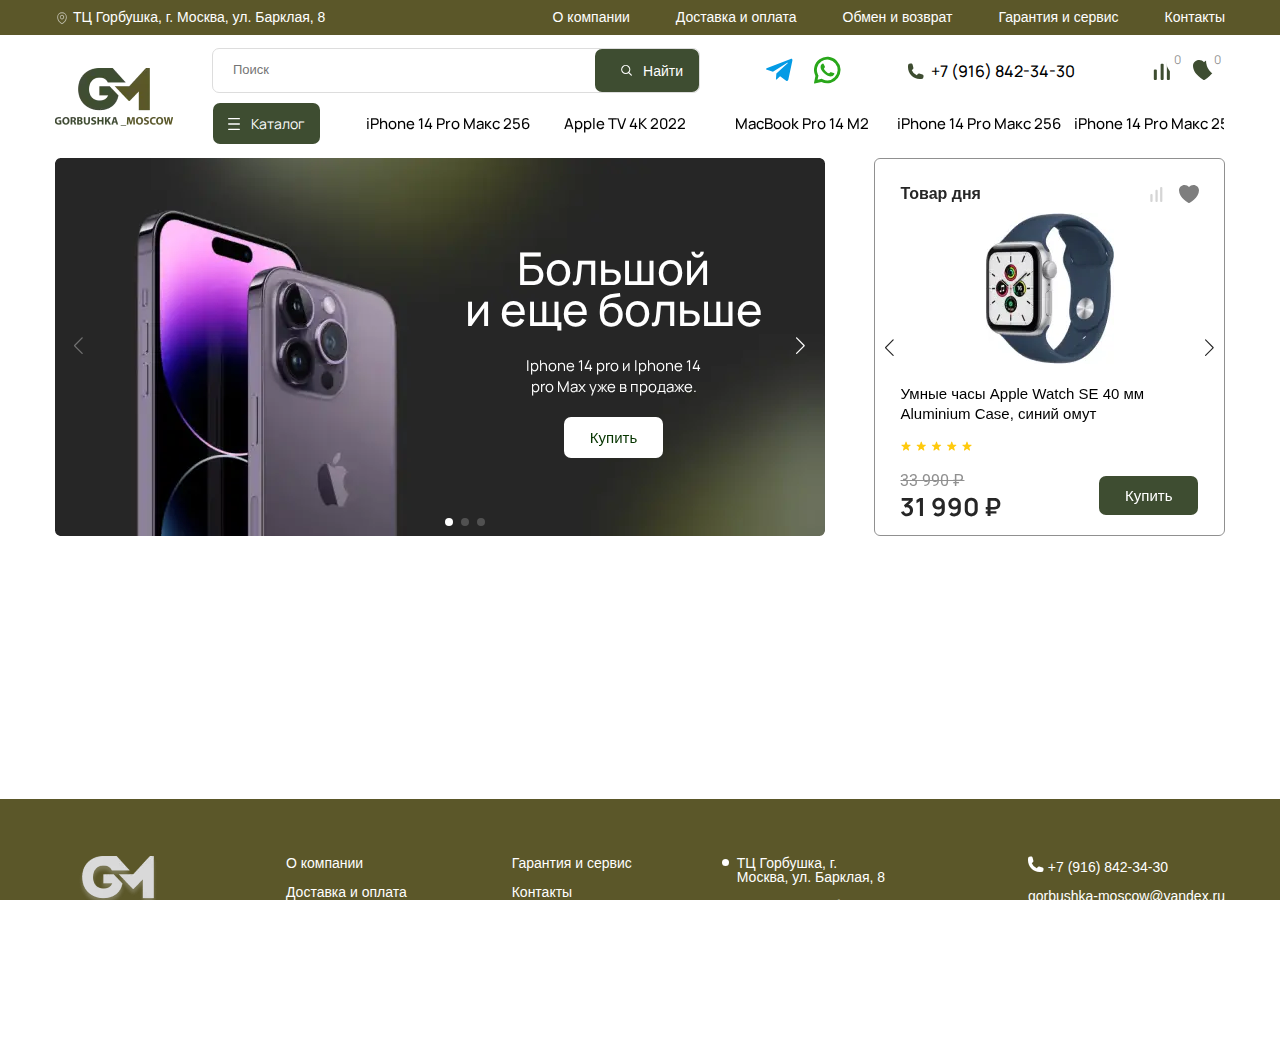
==== commit e3d266ec: "new fix" ====
--- a/index.html
+++ b/index.html
@@ -7,22 +7,19 @@
 	<link rel="preconnect" href="https://fonts.googleapis.com">
 	<link rel="preconnect" href="https://fonts.gstatic.com" crossorigin>
 	<link
-		href="https://fonts.googleapis.com/css2?family=Manrope:wght@400;500;600;700&family=Roboto:wght@400;500&display=swap&_v=20230510113320"
+		href="https://fonts.googleapis.com/css2?family=Manrope:wght@400;500;600;700&family=Roboto:wght@400;500&display=swap&_v=20230512113434"
 		rel="stylesheet">
-	<link rel="stylesheet" href="css/style.min.css?_v=20230510113320">
+	<link rel="stylesheet" href="css/style.min.css?_v=20230512113434">
 
 	<title>Главная</title>
 </head>
 
 <body>
 	<header class="header">
-  <div class="header__burger">
-    <span></span>
-    <span></span>
-    <span></span>
-  </div>
   <section class="header__top">
+
     <div class="container">
+
       <div class="top__content">
         <div class="top__location">
           <svg class="icons__location">
@@ -60,6 +57,11 @@
     </div>
   </section>
   <div class="container">
+    <div class="header__burger">
+      <span></span>
+      <span></span>
+      <span></span>
+    </div>
     <div class="header__inner">
       <a class="header__logo" href="#"><picture><source srcset="img/logo.webp" type="image/webp"><img src="img/logo.png" alt="logo"></picture></a>
       <div class="header__content">
@@ -116,12 +118,13 @@
               <div class="slider__item swiper-slide"> <a href="#">Apple TV 4K 2022</a></div>
               <div class="slider__item swiper-slide"> <a href="#">MacBook Pro 14 M2</a></div>
               <div class="slider__item swiper-slide"> <a href="#">iPhone 14 Pro Макс 256</a></div>
-              <div class="slider__item swiper-slide"> <a href="#">Apple TV 4K 2022</a></div>
               <div class="slider__item swiper-slide"> <a href="#">iPhone 14 Pro Макс 256</a></div>
               <div class="slider__item swiper-slide"> <a href="#">Apple TV 4K 2022</a></div>
               <div class="slider__item swiper-slide"> <a href="#">MacBook Pro 14 M2</a></div>
               <div class="slider__item swiper-slide"> <a href="#">iPhone 14 Pro Макс 256</a></div>
+              <div class="slider__item swiper-slide"> <a href="#">iPhone 14 Pro Макс 256</a></div>
               <div class="slider__item swiper-slide"> <a href="#">Apple TV 4K 2022</a></div>
+              <div class="slider__item swiper-slide"> <a href="#">MacBook Pro 14 M2</a></div>
               <div class="slider__item swiper-slide"> <a href="#">iPhone 14 Pro Макс 256</a></div>
             </div>
           </div>
@@ -132,7 +135,7 @@
 </header>
 	<div class="wrapper">
 		<main class="main">
-			<section class="section__title">
+			<section class="section__title ">
   <div class="container">
     <div class="section__content">
       <div class="section__slider swiper">
@@ -192,7 +195,7 @@
                 <picture><source srcset="img/watch-se.webp" type="image/webp"><img src="img/watch-se.png" alt="wathc"></picture>
               </div>
               <p class="carousel__description">
-                Умные часы Apple Watch SE 40 мм <br> Aluminium Case, серебристый/синий омут
+                Умные часы Apple Watch SE 40 мм <br> Aluminium Case, синий омут
               </p>
               <div class="carousel__rating">
                 <svg class="">
@@ -203,6 +206,154 @@
                 <div class="bottom__prices">
                   <s class="prices__old-price">33 990 ₽</s>
                   <div class="prices__new-price">31 990 ₽</div>
+                </div>
+                <button class="bottom__button main-btn">Купить</button>
+              </div>
+            </div>
+          </div>
+          <div class="carousel__slide swiper-slide">
+            <div class="carousel__content">
+              <div class="carousel__top">
+                <p class="top__title">Товар дня</p>
+                <div class="top__icon">
+                  <button>
+                    <svg class="icon__comparison comparison">
+                      <use xlink:href="/img/icons/icons.svg#comparison-card" />
+                    </svg>
+                  </button>
+                  <button>
+                    <svg class="icon__heart heart">
+                      <use xlink:href="/img/icons/icons.svg#heart" />
+                    </svg>
+                  </button>
+                </div>
+              </div>
+              <div class="carousel__image case-image">
+                <picture><source srcset="img/case-card.webp" type="image/webp"><img src="img/case-card.png" alt="case"></picture>
+              </div>
+              <p class="carousel__description">
+                Чехол силиконовый прозрачный с MagSafe для iPhone 14 Pro Max
+              </p>
+              <div class="carousel__rating">
+                <svg class="">
+                  <use xlink:href="/img/icons/icons.svg#card-stars" />
+                </svg>
+              </div>
+              <div class="carousel__bottom">
+                <div class="bottom__prices">
+                  <s class="prices__old-price">999 ₽</s>
+                  <div class="prices__new-price">799 ₽</div>
+                </div>
+                <button class="bottom__button main-btn">Купить</button>
+              </div>
+            </div>
+          </div>
+          <div class="carousel__slide swiper-slide">
+            <div class="carousel__content">
+              <div class="carousel__top">
+                <p class="top__title">Товар дня</p>
+                <div class="top__icon">
+                  <button>
+                    <svg class="icon__comparison comparison">
+                      <use xlink:href="/img/icons/icons.svg#comparison-card" />
+                    </svg>
+                  </button>
+                  <button>
+                    <svg class="icon__heart heart">
+                      <use xlink:href="/img/icons/icons.svg#heart" />
+                    </svg>
+                  </button>
+                </div>
+              </div>
+              <div class="carousel__image case-image">
+                <picture><source srcset="img/iphone-card.webp" type="image/webp"><img src="img/iphone-card.png" alt="iphone"></picture>
+              </div>
+              <p class="carousel__description">
+                Смартфон Apple iPhone 12 4/128 ГБ, nano SIM+eSIM, фиолетовый
+              </p>
+              <div class="carousel__rating">
+                <svg class="">
+                  <use xlink:href="/img/icons/icons.svg#card-stars" />
+                </svg>
+              </div>
+              <div class="carousel__bottom">
+                <div class="bottom__prices">
+                  <s class="prices__old-price">62 990 ₽</s>
+                  <div class="prices__new-price">56 102 ₽</div>
+                </div>
+                <button class="bottom__button main-btn">Купить</button>
+              </div>
+            </div>
+          </div>
+          <div class="carousel__slide swiper-slide">
+            <div class="carousel__content">
+              <div class="carousel__top">
+                <p class="top__title">Товар дня</p>
+                <div class="top__icon">
+                  <button>
+                    <svg class="icon__comparison comparison">
+                      <use xlink:href="/img/icons/icons.svg#comparison-card" />
+                    </svg>
+                  </button>
+                  <button>
+                    <svg class="icon__heart heart">
+                      <use xlink:href="/img/icons/icons.svg#heart" />
+                    </svg>
+                  </button>
+                </div>
+              </div>
+              <div class="carousel__image case-image">
+                <picture><source srcset="img/case-card.webp" type="image/webp"><img src="img/case-card.png" alt="case"></picture>
+              </div>
+              <p class="carousel__description">
+                Чехол силиконовый прозрачный с MagSafe для iPhone 14 Pro Max
+              </p>
+              <div class="carousel__rating">
+                <svg class="">
+                  <use xlink:href="/img/icons/icons.svg#card-stars" />
+                </svg>
+              </div>
+              <div class="carousel__bottom">
+                <div class="bottom__prices">
+                  <s class="prices__old-price">999 ₽</s>
+                  <div class="prices__new-price">799 ₽</div>
+                </div>
+                <button class="bottom__button main-btn">Купить</button>
+              </div>
+            </div>
+          </div>
+          <div class="carousel__slide swiper-slide">
+            <div class="carousel__content">
+              <div class="carousel__top">
+                <p class="top__title">Товар дня</p>
+                <div class="top__icon">
+                  <button>
+                    <svg class="icon__comparison comparison">
+                      <use xlink:href="/img/icons/icons.svg#comparison-card" />
+                    </svg>
+                  </button>
+                  <button>
+                    <svg class="icon__heart heart">
+                      <use xlink:href="/img/icons/icons.svg#heart" />
+                    </svg>
+                  </button>
+                </div>
+              </div>
+              <div class="carousel__image case-image">
+                <picture><source srcset="img/iphone-card.webp" type="image/webp"><img src="img/iphone-card.png" alt="iphone"></picture>
+              </div>
+              <p class="carousel__description">
+                Смартфон Apple iPhone 12 4/128 ГБ, nano SIM+eSIM, фиолетовый
+              </p>
+              <div class="carousel__rating">
+                <svg class="">
+                  <use xlink:href="/img/icons/icons.svg#card-stars" />
+                </svg>
+              </div>
+              <div class="carousel__bottom">
+                <div class="bottom__prices">
+                  <s class="prices__old-price">62 990 ₽</s>
+                  <div class="prices__new-price">56 102 ₽</div>
                 </div>
                 <button class="bottom__button main-btn">Купить</button>
               </div>
@@ -365,7 +516,7 @@
   </div>
 </footer>
 	</div>
-	<script src="js/app.min.js?_v=20230510113320"></script>
+	<script src="js/app.min.js?_v=20230512113434"></script>
 </body>
 
 </html>--- a/css/style.min.css
+++ b/css/style.min.css
@@ -1 +1 @@
-*{margin:0;padding:0;border:0}*,:after,:before{-webkit-box-sizing:border-box;box-sizing:border-box}:active,:focus{outline:0}a:active,a:focus{outline:0}aside,footer,header,nav{display:block}button,input,textarea{-webkit-appearance:none;border-radius:0;border:none;-webkit-border-radius:0}input::-ms-clear{display:none}button{cursor:pointer}button::-moz-focus-inner{padding:0;border:0}a,a:visited{text-decoration:none;color:inherit}a:hover{text-decoration:none}ul li{list-style:none}img{vertical-align:top}h1,h2,h3,h4,h5,h6{font-size:inherit;font-weight:400}::-webkit-button{margin:0;color:#000;border:none}:-moz-button{margin:0;color:#000;border:none;opacity:1}::-moz-button{color:#000;border:none;opacity:1}:-ms-button{margin:0;border:none;color:#000}::-ms-button{margin:0;border:none;color:#000}:-webkit-input{background:0 0;border:none;border-radius:0}::-webkit-input{background:0 0;border:none;border-radius:0}::-webkit-input-placeholder{-webkit-appearance:none;background:0 0;border:none;border-radius:0}::-moz-placeholder{-webkit-appearance:none;background:0 0;border:none;border-radius:0}:-ms-input-placeholder{-webkit-appearance:none;background:0 0;border:none;border-radius:0}::-ms-input-placeholder{-webkit-appearance:none;background:0 0;border:none;border-radius:0}::placeholder{-webkit-appearance:none;background:0 0;border:none;border-radius:0}input{border:none;border-radius:0;background:0 0;margin-top:-75px}input::-ms-clear{display:none}button{cursor:pointer;background:0 0;margin:0;padding:0}button::-moz-focus-inner{padding:0;border:0}.header__burger{display:none}.header__top{background:var(--darkYellow);margin:0 0 13px 0}.header__content{width:100%}.header__inner{display:-webkit-box;display:-ms-flexbox;display:flex;-webkit-box-pack:justify;-ms-flex-pack:justify;justify-content:space-between}.header__logo{margin:20px 0 0 0}.header__middle{font-family:Manrope,sans-serif;display:-webkit-box;display:-ms-flexbox;display:flex;-webkit-box-pack:justify;-ms-flex-pack:justify;justify-content:space-between;-webkit-box-align:center;-ms-flex-align:center;align-items:center;margin:0 0 10px 0}.header__bottom{font-family:Manrope,sans-serif;display:-webkit-box;display:-ms-flexbox;display:flex;-webkit-box-align:center;-ms-flex-align:center;align-items:center}.top__content{display:-webkit-box;display:-ms-flexbox;display:flex;-webkit-box-pack:justify;-ms-flex-pack:justify;justify-content:space-between;color:var(--white);padding:10px 0}.top__location svg{width:14px;height:14px;vertical-align:middle}.top__list{display:-webkit-box;display:-ms-flexbox;display:flex}.top__item{padding:0 0 0 46px}.top__icons,.top__phone{display:none}.middle__search{border:1px solid #ddd;border-radius:7px;margin:0 0 0 39px;width:100%;max-width:488px;padding:13px 0 0 20px;position:relative}.middle__search svg{width:12px;height:12px;margin:0 11px 0 0}.middle__social{display:-webkit-box;display:-ms-flexbox;display:flex}.middle__social svg{margin:0 10px 0 10px;width:28px;height:28px}.middle__phone{display:-webkit-box;display:-ms-flexbox;display:flex;font-weight:500;font-size:16px;line-height:22px;-webkit-box-align:center;-ms-flex-align:center;align-items:center}.middle__phone svg{width:16px;height:16px;margin:0 7px 0 0;color:var(--darkGreen)}.middle__add{display:-webkit-box;display:-ms-flexbox;display:flex;position:relative;padding:0 0 0 20px}.middle__add svg{width:22px;height:20px;color:var(--darkGreen)}.search__input{font-size:13px;line-height:18px;height:45px;padding:0 105px 0 0;width:90%}.search__btn{position:absolute;top:0;right:0;font-weight:500;font-size:14px}.add__comparison span{font-family:Manrope,sans-serif;position:absolute;left:35px;top:-15px;background-color:var(--white);border-radius:50%;text-align:center;font-size:12px;line-height:14px;padding:8px;color:#919191}.add__cart svg{margin:0 10px 0 20px}.add__cart span{position:absolute;left:75px;top:-15px;background-color:var(--white);border-radius:50%;text-align:center;font-size:12px;line-height:14px;padding:8px;color:#919191}.bottom__btn-catalog{margin:0 18px 0 40px;position:relative;padding:11px 15px 11px 38px!important;display:block}.bottom__btn-catalog svg{width:12px;height:12px;position:absolute;left:15px;top:15px}.slider__wrapper{width:865px!important;margin:0 0 0 20px}.slider__item{text-align:center;-webkit-box-align:center;-ms-flex-align:center;align-items:center;font-weight:500;font-size:15px;line-height:20px}.footer__top{background-color:var(--darkYellow);color:var(--white);margin:0 0 25px 0}.footer__content{display:-webkit-box;display:-ms-flexbox;display:flex;-webkit-box-pack:justify;-ms-flex-pack:justify;justify-content:space-between}.top__logo{margin:57px 0 63px 0}.top__nav{margin:57px 0 0 0}.nav__item{padding:0 0 15px 0;display:-webkit-box;display:-ms-flexbox;display:flex}.nav__item-circle{position:relative}.nav__item-circle::before{content:"";position:absolute;top:3px;left:-15px;width:7px;height:7px;background-color:var(--white);border-radius:50%}.nav__phone svg{width:16px;height:16px;color:var(--white)}.item__tg{background-color:var(--white);border-radius:50%;width:28px;height:29px;margin:0 0 0 auto;position:relative}.item__tg svg{position:absolute;margin:0 10px 0 10px;width:15px;height:15px;top:7px;left:-4px}.item__ws{background-color:var(--white);border-radius:50%;width:28px;height:29px;margin:0 0 0 10px;position:relative}.item__ws svg{position:absolute;margin:0 10px 0 10px;width:15px;height:15px;top:6px;left:-2px}.bottom__content{display:-webkit-box;display:-ms-flexbox;display:flex;-webkit-box-pack:justify;-ms-flex-pack:justify;justify-content:space-between}.bottom__info{display:-webkit-box;display:-ms-flexbox;display:flex;-webkit-box-align:center;-ms-flex-align:center;align-items:center}.bottom__copyright{margin:0 42px 0 0}.bottom__pr{display:-webkit-box;display:-ms-flexbox;display:flex;-webkit-box-align:center;-ms-flex-align:center;align-items:center}.bottom__pr img{width:32px;height:34px}.bottom__name{margin:0 0 0 10px}.section__title{margin:14px 0 0 0}.section__content{display:-webkit-box;display:-ms-flexbox;display:flex}.section__slider{font-family:Manrope,sans-serif;margin:0 auto 0 0!important;position:relative;color:var(--white)}.section__carousel{width:370px!important}.slider__inner{margin:0}.slider__inner{position:absolute;top:0;left:50%;text-align:center}.slider__title{font-weight:500;font-size:45px;line-height:41px;margin:90px 0 0 0}.slider__subtitle{font-weight:400;font-size:15px;line-height:21px;margin:25px 0 0 0}.slider__button{margin:20px 0 0 0;padding:11px 26px!important;background-color:var(--white)!important;color:var(--forestGreen)!important;font-weight:500;font-size:15px;line-height:21px}.slider__arrow-prev{left:20px!important;width:7px!important;height:14px!important;color:var(--white)!important}.slider__arrow-next{right:70px!important;width:7px!important;height:14px!important;color:var(--white)!important}.swiper-pagination-bullet{background-color:var(--white)!important}.swiper-pagination-bullet-active{background-color:var(--white)!important}.carousel__slide{border:1px solid var(--grey);border-radius:6px}.carousel__top{display:-webkit-box;display:-ms-flexbox;display:flex;-webkit-box-pack:justify;-ms-flex-pack:justify;justify-content:space-between;padding:25px 25px 0 25px}.carousel__image{text-align:center;margin:6px 0 0 0}.carousel__description{font-weight:500;font-size:15px;line-height:20px;padding:20px 25px 0}.carousel__rating svg{width:73px;height:20px;margin:13px 0 0 25px}.carousel__bottom{margin:12px 0 0 25px;display:-webkit-box;display:-ms-flexbox;display:flex;-webkit-box-pack:justify;-ms-flex-pack:justify;justify-content:space-between}.carousel__arrow-prev{color:var(--cardDarkColor)!important}.carousel__arrow-next{color:var(--cardDarkColor)!important}.top__icon{display:-webkit-box;display:-ms-flexbox;display:flex}.top__title{font-weight:600;font-size:16px;line-height:19px;color:var(--cardDarkColor)}.bottom__prices{font-family:Roboto;font-weight:400;font-size:16px;line-height:19px}.bottom__button{margin:5px 26px 0 0;padding:9px 26px!important;font-weight:500;font-size:15px;line-height:21px;color:var(--grey);height:39px}.inner{margin:0}.icon__comparison{width:15px;height:15px}.icon__heart{width:20px;height:20px;margin:0 0 0 15px}.prices__old-price{color:var(--grey)}.prices__new-price{font-family:Manrope;font-weight:700;font-size:25px;line-height:34px;color:var(--cardDarkColor)}:root{--black:#000000;--white:#FFFFFF;--darkYellow:#5B5729;--darkGreen:#3E4D31;--forestGreen:#063500;--cardDarkColor:#262626;--grey:#909090;--lightGrey:#7E7E7E;--swiper-navigation-size:17px!important}.pointer{cursor:pointer}.main-btn{background-color:var(--darkGreen);line-height:19px;padding:13px 16px 11px 25px;color:var(--white);border-radius:7px;cursor:pointer}.comparison{color:var(--lightGrey)}.comparison.click{color:var(--forestGreen)}.heart{color:var(--lightGrey)}.heart.click{color:var(--forestGreen)}.inner-end{-webkit-transform:translateX(-25%);-ms-transform:translateX(-25%);transform:translateX(-25%);width:500px}.case-image{height:150px}@font-face{font-family:swiper-icons;src:url("data:application/font-woff;charset=utf-8;base64, [base64]//wADZ2x5ZgAAAywAAADMAAAD2MHtryVoZWFkAAABbAAAADAAAAA2E2+eoWhoZWEAAAGcAAAAHwAAACQC9gDzaG10eAAAAigAAAAZAAAArgJkABFsb2NhAAAC0AAAAFoAAABaFQAUGG1heHAAAAG8AAAAHwAAACAAcABAbmFtZQAAA/gAAAE5AAACXvFdBwlwb3N0AAAFNAAAAGIAAACE5s74hXjaY2BkYGAAYpf5Hu/j+W2+MnAzMYDAzaX6QjD6/4//Bxj5GA8AuRwMYGkAPywL13jaY2BkYGA88P8Agx4j+/8fQDYfA1AEBWgDAIB2BOoAeNpjYGRgYNBh4GdgYgABEMnIABJzYNADCQAACWgAsQB42mNgYfzCOIGBlYGB0YcxjYGBwR1Kf2WQZGhhYGBiYGVmgAFGBiQQkOaawtDAoMBQxXjg/wEGPcYDDA4wNUA2CCgwsAAAO4EL6gAAeNpj2M0gyAACqxgGNWBkZ2D4/wMA+xkDdgAAAHjaY2BgYGaAYBkGRgYQiAHyGMF8FgYHIM3DwMHABGQrMOgyWDLEM1T9/w8UBfEMgLzE////P/5//f/V/xv+r4eaAAeMbAxwIUYmIMHEgKYAYjUcsDAwsLKxc3BycfPw8jEQA/[base64]/uznmfPFBNODM2K7MTQ45YEAZqGP81AmGGcF3iPqOop0r1SPTaTbVkfUe4HXj97wYE+yNwWYxwWu4v1ugWHgo3S1XdZEVqWM7ET0cfnLGxWfkgR42o2PvWrDMBSFj/IHLaF0zKjRgdiVMwScNRAoWUoH78Y2icB/yIY09An6AH2Bdu/UB+yxopYshQiEvnvu0dURgDt8QeC8PDw7Fpji3fEA4z/PEJ6YOB5hKh4dj3EvXhxPqH/SKUY3rJ7srZ4FZnh1PMAtPhwP6fl2PMJMPDgeQ4rY8YT6Gzao0eAEA409DuggmTnFnOcSCiEiLMgxCiTI6Cq5DZUd3Qmp10vO0LaLTd2cjN4fOumlc7lUYbSQcZFkutRG7g6JKZKy0RmdLY680CDnEJ+UMkpFFe1RN7nxdVpXrC4aTtnaurOnYercZg2YVmLN/d/gczfEimrE/fs/bOuq29Zmn8tloORaXgZgGa78yO9/cnXm2BpaGvq25Dv9S4E9+5SIc9PqupJKhYFSSl47+Qcr1mYNAAAAeNptw0cKwkAAAMDZJA8Q7OUJvkLsPfZ6zFVERPy8qHh2YER+3i/BP83vIBLLySsoKimrqKqpa2hp6+jq6RsYGhmbmJqZSy0sraxtbO3sHRydnEMU4uR6yx7JJXveP7WrDycAAAAAAAH//wACeNpjYGRgYOABYhkgZgJCZgZNBkYGLQZtIJsFLMYAAAw3ALgAeNolizEKgDAQBCchRbC2sFER0YD6qVQiBCv/H9ezGI6Z5XBAw8CBK/m5iQQVauVbXLnOrMZv2oLdKFa8Pjuru2hJzGabmOSLzNMzvutpB3N42mNgZGBg4GKQYzBhYMxJLMlj4GBgAYow/P/PAJJhLM6sSoWKfWCAAwDAjgbRAAB42mNgYGBkAIIbCZo5IPrmUn0hGA0AO8EFTQAA");font-weight:400;font-style:normal}:root{--swiper-theme-color:#007aff}.swiper,swiper-container{margin-left:auto;margin-right:auto;position:relative;overflow:hidden;list-style:none;padding:0;z-index:1;display:block}.swiper-vertical>.swiper-wrapper{-webkit-box-orient:vertical;-webkit-box-direction:normal;-ms-flex-direction:column;flex-direction:column}.swiper-wrapper{position:relative;width:100%;height:100%;z-index:1;display:-webkit-box;display:-ms-flexbox;display:flex;-webkit-transition-property:-webkit-transform;transition-property:-webkit-transform;-o-transition-property:transform;transition-property:transform;transition-property:transform,-webkit-transform;-webkit-transition-timing-function:var(--swiper-wrapper-transition-timing-function,initial);-o-transition-timing-function:var(--swiper-wrapper-transition-timing-function,initial);transition-timing-function:var(--swiper-wrapper-transition-timing-function,initial);-webkit-box-sizing:content-box;box-sizing:content-box}.swiper-android .swiper-slide,.swiper-wrapper{-webkit-transform:translate3d(0,0,0);transform:translate3d(0,0,0)}.swiper-horizontal{-ms-touch-action:pan-y;touch-action:pan-y}.swiper-vertical{-ms-touch-action:pan-x;touch-action:pan-x}.swiper-slide,swiper-slide{-ms-flex-negative:0;flex-shrink:0;width:100%;height:100%;position:relative;-webkit-transition-property:-webkit-transform;transition-property:-webkit-transform;-o-transition-property:transform;transition-property:transform;transition-property:transform,-webkit-transform;display:block}.swiper-slide-invisible-blank{visibility:hidden}.swiper-autoheight,.swiper-autoheight .swiper-slide{height:auto}.swiper-autoheight .swiper-wrapper{-webkit-box-align:start;-ms-flex-align:start;align-items:flex-start;-webkit-transition-property:height,-webkit-transform;transition-property:height,-webkit-transform;-o-transition-property:transform,height;transition-property:transform,height;transition-property:transform,height,-webkit-transform}.swiper-backface-hidden .swiper-slide{-webkit-transform:translateZ(0);transform:translateZ(0);-webkit-backface-visibility:hidden;backface-visibility:hidden}.swiper-3d.swiper-css-mode .swiper-wrapper{-webkit-perspective:1200px;perspective:1200px}.swiper-3d .swiper-wrapper{-webkit-transform-style:preserve-3d;transform-style:preserve-3d}.swiper-3d{-webkit-perspective:1200px;perspective:1200px}.swiper-3d .swiper-cube-shadow,.swiper-3d .swiper-slide,.swiper-3d .swiper-slide-shadow,.swiper-3d .swiper-slide-shadow-bottom,.swiper-3d .swiper-slide-shadow-left,.swiper-3d .swiper-slide-shadow-right,.swiper-3d .swiper-slide-shadow-top{-webkit-transform-style:preserve-3d;transform-style:preserve-3d}.swiper-3d .swiper-slide-shadow,.swiper-3d .swiper-slide-shadow-bottom,.swiper-3d .swiper-slide-shadow-left,.swiper-3d .swiper-slide-shadow-right,.swiper-3d .swiper-slide-shadow-top{position:absolute;left:0;top:0;width:100%;height:100%;pointer-events:none;z-index:10}.swiper-3d .swiper-slide-shadow{background:rgba(0,0,0,.15)}.swiper-3d .swiper-slide-shadow-left{background-image:-webkit-gradient(linear,right top,left top,from(rgba(0,0,0,.5)),to(rgba(0,0,0,0)));background-image:-o-linear-gradient(right,rgba(0,0,0,.5),rgba(0,0,0,0));background-image:linear-gradient(to left,rgba(0,0,0,.5),rgba(0,0,0,0))}.swiper-3d .swiper-slide-shadow-right{background-image:-webkit-gradient(linear,left top,right top,from(rgba(0,0,0,.5)),to(rgba(0,0,0,0)));background-image:-o-linear-gradient(left,rgba(0,0,0,.5),rgba(0,0,0,0));background-image:linear-gradient(to right,rgba(0,0,0,.5),rgba(0,0,0,0))}.swiper-3d .swiper-slide-shadow-top{background-image:-webkit-gradient(linear,left bottom,left top,from(rgba(0,0,0,.5)),to(rgba(0,0,0,0)));background-image:-o-linear-gradient(bottom,rgba(0,0,0,.5),rgba(0,0,0,0));background-image:linear-gradient(to top,rgba(0,0,0,.5),rgba(0,0,0,0))}.swiper-3d .swiper-slide-shadow-bottom{background-image:-webkit-gradient(linear,left top,left bottom,from(rgba(0,0,0,.5)),to(rgba(0,0,0,0)));background-image:-o-linear-gradient(top,rgba(0,0,0,.5),rgba(0,0,0,0));background-image:linear-gradient(to bottom,rgba(0,0,0,.5),rgba(0,0,0,0))}.swiper-css-mode>.swiper-wrapper{overflow:auto;scrollbar-width:none;-ms-overflow-style:none}.swiper-css-mode>.swiper-wrapper::-webkit-scrollbar{display:none}.swiper-css-mode>.swiper-wrapper>.swiper-slide{scroll-snap-align:start start}.swiper-horizontal.swiper-css-mode>.swiper-wrapper{-ms-scroll-snap-type:x mandatory;scroll-snap-type:x mandatory}.swiper-vertical.swiper-css-mode>.swiper-wrapper{-ms-scroll-snap-type:y mandatory;scroll-snap-type:y mandatory}.swiper-centered>.swiper-wrapper::before{content:"";-ms-flex-negative:0;flex-shrink:0;-webkit-box-ordinal-group:10000;-ms-flex-order:9999;order:9999}.swiper-centered>.swiper-wrapper>.swiper-slide{scroll-snap-align:center center;scroll-snap-stop:always}.swiper-centered.swiper-horizontal>.swiper-wrapper>.swiper-slide:first-child{-webkit-margin-start:var(--swiper-centered-offset-before);margin-inline-start:var(--swiper-centered-offset-before)}.swiper-centered.swiper-horizontal>.swiper-wrapper::before{height:100%;min-height:1px;width:var(--swiper-centered-offset-after)}.swiper-centered.swiper-vertical>.swiper-wrapper>.swiper-slide:first-child{-webkit-margin-before:var(--swiper-centered-offset-before);margin-block-start:var(--swiper-centered-offset-before)}.swiper-centered.swiper-vertical>.swiper-wrapper::before{width:100%;min-width:1px;height:var(--swiper-centered-offset-after)}.swiper-lazy-preloader{width:42px;height:42px;position:absolute;left:50%;top:50%;margin-left:-21px;margin-top:-21px;z-index:10;-webkit-transform-origin:50%;-ms-transform-origin:50%;transform-origin:50%;-webkit-box-sizing:border-box;box-sizing:border-box;border:4px solid var(--swiper-preloader-color,var(--swiper-theme-color));border-radius:50%;border-top-color:transparent}.swiper-watch-progress .swiper-slide-visible .swiper-lazy-preloader,.swiper:not(.swiper-watch-progress) .swiper-lazy-preloader,swiper-container:not(.swiper-watch-progress) .swiper-lazy-preloader{-webkit-animation:swiper-preloader-spin 1s infinite linear;animation:swiper-preloader-spin 1s infinite linear}.swiper-lazy-preloader-white{--swiper-preloader-color:#fff}.swiper-lazy-preloader-black{--swiper-preloader-color:#000}@-webkit-keyframes swiper-preloader-spin{0%{-webkit-transform:rotate(0);transform:rotate(0)}100%{-webkit-transform:rotate(360deg);transform:rotate(360deg)}}@keyframes swiper-preloader-spin{0%{-webkit-transform:rotate(0);transform:rotate(0)}100%{-webkit-transform:rotate(360deg);transform:rotate(360deg)}}.swiper-virtual .swiper-slide{-webkit-backface-visibility:hidden;-webkit-transform:translateZ(0);transform:translateZ(0)}.swiper-virtual.swiper-css-mode .swiper-wrapper::after{content:"";position:absolute;left:0;top:0;pointer-events:none}.swiper-virtual.swiper-css-mode.swiper-horizontal .swiper-wrapper::after{height:1px;width:var(--swiper-virtual-size)}.swiper-virtual.swiper-css-mode.swiper-vertical .swiper-wrapper::after{width:1px;height:var(--swiper-virtual-size)}:root{--swiper-navigation-size:44px}.swiper-button-next,.swiper-button-prev{position:absolute;top:var(--swiper-navigation-top-offset,50%);width:calc(var(--swiper-navigation-size)/ 44 * 27);height:var(--swiper-navigation-size);margin-top:calc(0px - var(--swiper-navigation-size)/ 2);z-index:10;cursor:pointer;display:-webkit-box;display:-ms-flexbox;display:flex;-webkit-box-align:center;-ms-flex-align:center;align-items:center;-webkit-box-pack:center;-ms-flex-pack:center;justify-content:center;color:var(--swiper-navigation-color,var(--swiper-theme-color))}.swiper-button-next.swiper-button-disabled,.swiper-button-prev.swiper-button-disabled{opacity:.35;cursor:auto;pointer-events:none}.swiper-button-next.swiper-button-hidden,.swiper-button-prev.swiper-button-hidden{opacity:0;cursor:auto;pointer-events:none}.swiper-navigation-disabled .swiper-button-next,.swiper-navigation-disabled .swiper-button-prev{display:none!important}.swiper-button-next:after,.swiper-button-prev:after{font-family:swiper-icons;font-size:var(--swiper-navigation-size);text-transform:none!important;letter-spacing:0;font-variant:initial;line-height:1}.swiper-button-prev,.swiper-rtl .swiper-button-next{left:var(--swiper-navigation-sides-offset,10px);right:auto}.swiper-button-prev:after,.swiper-rtl .swiper-button-next:after{content:"prev"}.swiper-button-next,.swiper-rtl .swiper-button-prev{right:var(--swiper-navigation-sides-offset,10px);left:auto}.swiper-button-next:after,.swiper-rtl .swiper-button-prev:after{content:"next"}.swiper-button-lock{display:none}.swiper-pagination{position:absolute;text-align:center;-webkit-transition:.3s opacity;-o-transition:.3s opacity;transition:.3s opacity;-webkit-transform:translate3d(0,0,0);transform:translate3d(0,0,0);z-index:10}.swiper-pagination.swiper-pagination-hidden{opacity:0}.swiper-pagination-disabled>.swiper-pagination,.swiper-pagination.swiper-pagination-disabled{display:none!important}.swiper-horizontal>.swiper-pagination-bullets,.swiper-pagination-bullets.swiper-pagination-horizontal,.swiper-pagination-custom,.swiper-pagination-fraction{bottom:var(--swiper-pagination-bottom,8px);top:var(--swiper-pagination-top,auto);left:0;width:100%}.swiper-pagination-bullets-dynamic{overflow:hidden;font-size:0}.swiper-pagination-bullets-dynamic .swiper-pagination-bullet{-webkit-transform:scale(.33);-ms-transform:scale(.33);transform:scale(.33);position:relative}.swiper-pagination-bullets-dynamic .swiper-pagination-bullet-active{-webkit-transform:scale(1);-ms-transform:scale(1);transform:scale(1)}.swiper-pagination-bullets-dynamic .swiper-pagination-bullet-active-main{-webkit-transform:scale(1);-ms-transform:scale(1);transform:scale(1)}.swiper-pagination-bullets-dynamic .swiper-pagination-bullet-active-prev{-webkit-transform:scale(.66);-ms-transform:scale(.66);transform:scale(.66)}.swiper-pagination-bullets-dynamic .swiper-pagination-bullet-active-prev-prev{-webkit-transform:scale(.33);-ms-transform:scale(.33);transform:scale(.33)}.swiper-pagination-bullets-dynamic .swiper-pagination-bullet-active-next{-webkit-transform:scale(.66);-ms-transform:scale(.66);transform:scale(.66)}.swiper-pagination-bullets-dynamic .swiper-pagination-bullet-active-next-next{-webkit-transform:scale(.33);-ms-transform:scale(.33);transform:scale(.33)}.swiper-pagination-bullet{width:var(--swiper-pagination-bullet-width,var(--swiper-pagination-bullet-size,8px));height:var(--swiper-pagination-bullet-height,var(--swiper-pagination-bullet-size,8px));display:inline-block;border-radius:var(--swiper-pagination-bullet-border-radius,50%);background:var(--swiper-pagination-bullet-inactive-color,#000);opacity:var(--swiper-pagination-bullet-inactive-opacity,.2)}button.swiper-pagination-bullet{border:none;margin:0;padding:0;-webkit-box-shadow:none;box-shadow:none;-webkit-appearance:none;-moz-appearance:none;appearance:none}.swiper-pagination-clickable .swiper-pagination-bullet{cursor:pointer}.swiper-pagination-bullet:only-child{display:none!important}.swiper-pagination-bullet-active{opacity:var(--swiper-pagination-bullet-opacity,1);background:var(--swiper-pagination-color,var(--swiper-theme-color))}.swiper-pagination-vertical.swiper-pagination-bullets,.swiper-vertical>.swiper-pagination-bullets{right:var(--swiper-pagination-right,8px);left:var(--swiper-pagination-left,auto);top:50%;-webkit-transform:translate3d(0,-50%,0);transform:translate3d(0,-50%,0)}.swiper-pagination-vertical.swiper-pagination-bullets .swiper-pagination-bullet,.swiper-vertical>.swiper-pagination-bullets .swiper-pagination-bullet{margin:var(--swiper-pagination-bullet-vertical-gap,6px) 0;display:block}.swiper-pagination-vertical.swiper-pagination-bullets.swiper-pagination-bullets-dynamic,.swiper-vertical>.swiper-pagination-bullets.swiper-pagination-bullets-dynamic{top:50%;-webkit-transform:translateY(-50%);-ms-transform:translateY(-50%);transform:translateY(-50%);width:8px}.swiper-pagination-vertical.swiper-pagination-bullets.swiper-pagination-bullets-dynamic .swiper-pagination-bullet,.swiper-vertical>.swiper-pagination-bullets.swiper-pagination-bullets-dynamic .swiper-pagination-bullet{display:inline-block;-webkit-transition:.2s top,.2s -webkit-transform;transition:.2s top,.2s -webkit-transform;-o-transition:.2s transform,.2s top;transition:.2s transform,.2s top;transition:.2s transform,.2s top,.2s -webkit-transform}.swiper-horizontal>.swiper-pagination-bullets .swiper-pagination-bullet,.swiper-pagination-horizontal.swiper-pagination-bullets .swiper-pagination-bullet{margin:0 var(--swiper-pagination-bullet-horizontal-gap,4px)}.swiper-horizontal>.swiper-pagination-bullets.swiper-pagination-bullets-dynamic,.swiper-pagination-horizontal.swiper-pagination-bullets.swiper-pagination-bullets-dynamic{left:50%;-webkit-transform:translateX(-50%);-ms-transform:translateX(-50%);transform:translateX(-50%);white-space:nowrap}.swiper-horizontal>.swiper-pagination-bullets.swiper-pagination-bullets-dynamic .swiper-pagination-bullet,.swiper-pagination-horizontal.swiper-pagination-bullets.swiper-pagination-bullets-dynamic .swiper-pagination-bullet{-webkit-transition:.2s left,.2s -webkit-transform;transition:.2s left,.2s -webkit-transform;-o-transition:.2s transform,.2s left;transition:.2s transform,.2s left;transition:.2s transform,.2s left,.2s -webkit-transform}.swiper-horizontal.swiper-rtl>.swiper-pagination-bullets-dynamic .swiper-pagination-bullet,:host(.swiper-horizontal.swiper-rtl) .swiper-pagination-bullets-dynamic .swiper-pagination-bullet{-webkit-transition:.2s right,.2s -webkit-transform;transition:.2s right,.2s -webkit-transform;-o-transition:.2s transform,.2s right;transition:.2s transform,.2s right;transition:.2s transform,.2s right,.2s -webkit-transform}.swiper-pagination-fraction{color:var(--swiper-pagination-fraction-color,inherit)}.swiper-pagination-progressbar{background:var(--swiper-pagination-progressbar-bg-color,rgba(0,0,0,.25));position:absolute}.swiper-pagination-progressbar .swiper-pagination-progressbar-fill{background:var(--swiper-pagination-color,var(--swiper-theme-color));position:absolute;left:0;top:0;width:100%;height:100%;-webkit-transform:scale(0);-ms-transform:scale(0);transform:scale(0);-webkit-transform-origin:left top;-ms-transform-origin:left top;transform-origin:left top}.swiper-rtl .swiper-pagination-progressbar .swiper-pagination-progressbar-fill{-webkit-transform-origin:right top;-ms-transform-origin:right top;transform-origin:right top}.swiper-horizontal>.swiper-pagination-progressbar,.swiper-pagination-progressbar.swiper-pagination-horizontal,.swiper-pagination-progressbar.swiper-pagination-vertical.swiper-pagination-progressbar-opposite,.swiper-vertical>.swiper-pagination-progressbar.swiper-pagination-progressbar-opposite{width:100%;height:var(--swiper-pagination-progressbar-size,4px);left:0;top:0}.swiper-horizontal>.swiper-pagination-progressbar.swiper-pagination-progressbar-opposite,.swiper-pagination-progressbar.swiper-pagination-horizontal.swiper-pagination-progressbar-opposite,.swiper-pagination-progressbar.swiper-pagination-vertical,.swiper-vertical>.swiper-pagination-progressbar{width:var(--swiper-pagination-progressbar-size,4px);height:100%;left:0;top:0}.swiper-pagination-lock{display:none}.swiper-scrollbar{border-radius:var(--swiper-scrollbar-border-radius,10px);position:relative;-ms-touch-action:none;background:var(--swiper-scrollbar-bg-color,rgba(0,0,0,.1))}.swiper-scrollbar-disabled>.swiper-scrollbar,.swiper-scrollbar.swiper-scrollbar-disabled{display:none!important}.swiper-horizontal>.swiper-scrollbar,.swiper-scrollbar.swiper-scrollbar-horizontal{position:absolute;left:var(--swiper-scrollbar-sides-offset,1%);bottom:var(--swiper-scrollbar-bottom,4px);top:var(--swiper-scrollbar-top,auto);z-index:50;height:var(--swiper-scrollbar-size,4px);width:calc(100% - 2 * var(--swiper-scrollbar-sides-offset,1%))}.swiper-scrollbar.swiper-scrollbar-vertical,.swiper-vertical>.swiper-scrollbar{position:absolute;left:var(--swiper-scrollbar-left,auto);right:var(--swiper-scrollbar-right,4px);top:var(--swiper-scrollbar-sides-offset,1%);z-index:50;width:var(--swiper-scrollbar-size,4px);height:calc(100% - 2 * var(--swiper-scrollbar-sides-offset,1%))}.swiper-scrollbar-drag{height:100%;width:100%;position:relative;background:var(--swiper-scrollbar-drag-bg-color,rgba(0,0,0,.5));border-radius:var(--swiper-scrollbar-border-radius,10px);left:0;top:0}.swiper-scrollbar-cursor-drag{cursor:move}.swiper-scrollbar-lock{display:none}.swiper-zoom-container{width:100%;height:100%;display:-webkit-box;display:-ms-flexbox;display:flex;-webkit-box-pack:center;-ms-flex-pack:center;justify-content:center;-webkit-box-align:center;-ms-flex-align:center;align-items:center;text-align:center}.swiper-zoom-container>canvas,.swiper-zoom-container>img,.swiper-zoom-container>svg{max-width:100%;max-height:100%;-o-object-fit:contain;object-fit:contain}.swiper-slide-zoomed{cursor:move;-ms-touch-action:none;touch-action:none}.swiper .swiper-notification,swiper-container .swiper-notification{position:absolute;left:0;top:0;pointer-events:none;opacity:0;z-index:-1000}.swiper-free-mode>.swiper-wrapper{-webkit-transition-timing-function:ease-out;-o-transition-timing-function:ease-out;transition-timing-function:ease-out;margin:0 auto}.swiper-grid>.swiper-wrapper{-ms-flex-wrap:wrap;flex-wrap:wrap}.swiper-grid-column>.swiper-wrapper{-ms-flex-wrap:wrap;flex-wrap:wrap;-webkit-box-orient:vertical;-webkit-box-direction:normal;-ms-flex-direction:column;flex-direction:column}.swiper-fade.swiper-free-mode .swiper-slide{-webkit-transition-timing-function:ease-out;-o-transition-timing-function:ease-out;transition-timing-function:ease-out}.swiper-fade .swiper-slide{pointer-events:none;-webkit-transition-property:opacity;-o-transition-property:opacity;transition-property:opacity}.swiper-fade .swiper-slide .swiper-slide{pointer-events:none}.swiper-fade .swiper-slide-active,.swiper-fade .swiper-slide-active .swiper-slide-active{pointer-events:auto}.swiper-cube{overflow:visible}.swiper-cube .swiper-slide{pointer-events:none;-webkit-backface-visibility:hidden;backface-visibility:hidden;z-index:1;visibility:hidden;-webkit-transform-origin:0 0;-ms-transform-origin:0 0;transform-origin:0 0;width:100%;height:100%}.swiper-cube .swiper-slide .swiper-slide{pointer-events:none}.swiper-cube.swiper-rtl .swiper-slide{-webkit-transform-origin:100% 0;-ms-transform-origin:100% 0;transform-origin:100% 0}.swiper-cube .swiper-slide-active,.swiper-cube .swiper-slide-active .swiper-slide-active{pointer-events:auto}.swiper-cube .swiper-slide-active,.swiper-cube .swiper-slide-next,.swiper-cube .swiper-slide-next+.swiper-slide,.swiper-cube .swiper-slide-prev{pointer-events:auto;visibility:visible}.swiper-cube .swiper-slide-shadow-bottom,.swiper-cube .swiper-slide-shadow-left,.swiper-cube .swiper-slide-shadow-right,.swiper-cube .swiper-slide-shadow-top{z-index:0;-webkit-backface-visibility:hidden;backface-visibility:hidden}.swiper-cube .swiper-cube-shadow{position:absolute;left:0;bottom:0;width:100%;height:100%;opacity:.6;z-index:0}.swiper-cube .swiper-cube-shadow:before{content:"";background:#000;position:absolute;left:0;top:0;bottom:0;right:0;-webkit-filter:blur(50px);filter:blur(50px)}.swiper-flip{overflow:visible}.swiper-flip .swiper-slide{pointer-events:none;-webkit-backface-visibility:hidden;backface-visibility:hidden;z-index:1}.swiper-flip .swiper-slide .swiper-slide{pointer-events:none}.swiper-flip .swiper-slide-active,.swiper-flip .swiper-slide-active .swiper-slide-active{pointer-events:auto}.swiper-flip .swiper-slide-shadow-bottom,.swiper-flip .swiper-slide-shadow-left,.swiper-flip .swiper-slide-shadow-right,.swiper-flip .swiper-slide-shadow-top{z-index:0;-webkit-backface-visibility:hidden;backface-visibility:hidden}.swiper-creative .swiper-slide{-webkit-backface-visibility:hidden;backface-visibility:hidden;overflow:hidden;-webkit-transition-property:opacity,height,-webkit-transform;transition-property:opacity,height,-webkit-transform;-o-transition-property:transform,opacity,height;transition-property:transform,opacity,height;transition-property:transform,opacity,height,-webkit-transform}.swiper-cards{overflow:visible}.swiper-cards .swiper-slide{-webkit-transform-origin:center bottom;-ms-transform-origin:center bottom;transform-origin:center bottom;-webkit-backface-visibility:hidden;backface-visibility:hidden;overflow:hidden}body,html{font-family:Manrope,sans-serif;font-family:Roboto,sans-serif;font-family:Arial,sans-serif;height:100%;width:100%;font-size:100%;line-height:1;font-size:14px;-ms-text-size-adjust:100%;-moz-text-size-adjust:100%;-webkit-text-size-adjust:100%;position:relative;overflow-x:hidden}.wrapper{display:-webkit-box;display:-ms-flexbox;display:flex;-webkit-box-orient:vertical;-webkit-box-direction:normal;-ms-flex-direction:column;flex-direction:column;min-height:100%}.main{-webkit-box-flex:1;-ms-flex:1 0 auto;flex:1 0 auto}.footer{-webkit-box-flex:0;-ms-flex:0 0 auto;flex:0 0 auto}.container{max-width:1200px;margin:0 auto;padding:0 15px}@media (max-width:1200px){.header{position:relative}.top__item{padding:0 0 0 30px}.middle__search{max-width:450px}.bottom__slider{width:100%!important;margin:0 0 0 -15px}.slider__wrapper{width:670px!important}.section__carousel{margin:0}}@media (max-width:992px){.header__burger{display:block;width:0;height:0;position:relative;z-index:3;top:63px;left:96%}.header__burger span{position:absolute;display:block;width:24px;height:3px;background-color:var(--darkGreen);-webkit-transition:.5s;-o-transition:.5s;transition:.5s}.header__burger span:first-child{position:absolute;display:block;width:24px;height:3px;top:7px}.header__burger span:last-child{position:absolute;display:block;width:24px;height:3px;top:14px}.header__burger.open span{width:26px;height:3px;display:block;-webkit-transform:rotate(45deg);-ms-transform:rotate(45deg);transform:rotate(45deg);top:8px;background-color:var(--white)}.header__burger.open span:first-child{width:26px;height:3px;display:block;-webkit-transform:rotate(-45deg);-ms-transform:rotate(-45deg);transform:rotate(-45deg)}.header__burger.open span:last-child{opacity:0;visibility:hidden;-webkit-transform:rotate(360deg);-ms-transform:rotate(360deg);transform:rotate(360deg)}.top__location{margin:0 auto}.top__menu{position:absolute;top:0;right:-100%;background:var(--darkYellow);z-index:2;border-radius:0 0 0 7px;-webkit-transition:.5s;-o-transition:.5s;transition:.5s}.top__menu.open{position:absolute;right:0}.top__list{-webkit-box-orient:vertical;-webkit-box-direction:normal;-ms-flex-direction:column;flex-direction:column;margin:50px 55px 45px 25px}.top__item{padding:10px 30px 10px 20px}.top__icons,.top__phone{display:block}.top__icons svg,.top__phone svg{margin:0 15px 0 0;width:28px;height:28px}.top__phone svg{width:16px;height:16px;margin:0 3px 0 0}.middle__search{max-width:80%}.middle__add{margin:0 40px 0 0;padding:0 0 0 20px}.middle__social{position:absolute;top:31%;right:115px;z-index:2;right:-100%;-webkit-transition:.5s;-o-transition:.5s;transition:.5s}.middle__phone{position:absolute;top:27%;right:30px;color:var(--white);z-index:2;right:-100%;-webkit-transition:.5s;-o-transition:.5s;transition:.5s}.middle__phone svg{color:var(--white)}.add__comparison span{left:35px;top:-15px}.add__cart span{left:75px;top:-15px}.bottom__slider{max-width:100%!important}.slider__wrapper{width:420px!important}.footer__content{-ms-flex-wrap:wrap;flex-wrap:wrap}.top__logo{width:100%;margin:30px auto 0 auto;text-align:center}.top__nav{margin:30px 0 0 0}.top__nav:nth-child(2){-webkit-box-ordinal-group:3;-ms-flex-order:2;order:2}.top__nav:nth-child(3){-webkit-box-ordinal-group:6;-ms-flex-order:5;order:5}.top__nav:nth-child(4){-webkit-box-ordinal-group:2;-ms-flex-order:1;order:1}.nav__item-circle::before{left:-11px}.item__tg{margin:0}}@media (max-width:768px){.header__logo{margin:0;width:55px;height:55px}.header__logo img{width:80px;margin:5px 0 0 0}.header__burger{left:94%}.header .search__input{padding:0;width:80%}.header .search__btn{padding:13px 9px 11px 12px}.top__nav{margin:30px 0 0 0;padding:0 39px}.top__nav:nth-child(2){-webkit-box-ordinal-group:3;-ms-flex-order:2;order:2;margin:10px 0 0 0}.top__nav:nth-child(3){-webkit-box-ordinal-group:6;-ms-flex-order:5;order:5;margin:10px 0 0 0}.top__nav:nth-child(4){-webkit-box-ordinal-group:2;-ms-flex-order:1;order:1}.bottom__content{font-size:14px;-ms-flex-wrap:wrap;flex-wrap:wrap}.bottom__name{margin:10px 0 0 10px}.bottom__copyright{margin:0 20px 10px 0}.bottom__info{display:block}.bottom__pr{-webkit-box-ordinal-group:0;-ms-flex-order:-1;order:-1}.bottom__btn-catalog{margin:0 20px 0 -60px}}@media (max-width:576px){.header__burger{top:60px;left:89%;padding:0 0 0 10px}.top__location{margin:0 0 0 -12px;font-size:12px}.top__location svg{width:12px;height:12px;vertical-align:top}.top__menu{width:100%;border-radius:0}.middle__add{position:absolute;top:10px;right:-35px}.middle__add svg{color:var(--white);margin:0 10px 0 10px}.middle__search{max-width:75%}.add__comparison span{left:45px;top:-8px;padding:5px 7px}.add__cart span{left:85px;top:-8px;padding:5px 7px}.search__btn{font-size:0;padding:10px 5px 11px 5px!important}.search__btn svg{margin:0 10px;position:relative;top:5px}.slider__wrapper{width:162px!important}.top__nav{padding:0 8px;width:100%;display:-webkit-box;display:-ms-flexbox;display:flex;-webkit-box-pack:center;-ms-flex-pack:center;justify-content:center}.top__nav:nth-child(2){margin:20px 0 0 0;-webkit-box-ordinal-group:inherit;-ms-flex-order:inherit;order:inherit}.top__nav:nth-child(3){margin:10px 0 0 0;-webkit-box-ordinal-group:inherit;-ms-flex-order:inherit;order:inherit}.nav__list{text-align:center}.nav__item{-webkit-box-pack:center;-ms-flex-pack:center;justify-content:center;font-size:16px}.nav__item-circle::before{display:none}.bottom__content{-webkit-box-pack:center;-ms-flex-pack:center;justify-content:center}.bottom__info{margin:0 25px 0 25px;text-align:center}.bottom__pr{margin:0 25px 0 25px;-webkit-box-ordinal-group:inherit;-ms-flex-order:inherit;order:inherit;text-align:center}}@media (max-width:320px){.header__burger{left:85%}.header__logo img{width:70px}.top__location{font-size:10px}.top__location svg{vertical-align:middle}.middle__search{margin:0 0 0 15px}.search__input{padding:0 18px 0 0!important}.slider__wrapper{margin:0 0 0 -5px}.bottom__nav{width:240%;left:63%}.bottom__pr{margin:10px 25px 0 0;text-align:center}}+*{margin:0;padding:0;border:0}*,:after,:before{-webkit-box-sizing:border-box;box-sizing:border-box}:active,:focus{outline:0}a:active,a:focus{outline:0}aside,footer,header,nav{display:block}button,input,textarea{-webkit-appearance:none;border-radius:0;border:none;-webkit-border-radius:0}input::-ms-clear{display:none}button{cursor:pointer}button::-moz-focus-inner{padding:0;border:0}a,a:visited{text-decoration:none;color:inherit}a:hover{text-decoration:none}ul li{list-style:none}img{vertical-align:top}h1,h2,h3,h4,h5,h6{font-size:inherit;font-weight:400}::-webkit-button{margin:0;color:#000;border:none}:-moz-button{margin:0;color:#000;border:none;opacity:1}::-moz-button{color:#000;border:none;opacity:1}:-ms-button{margin:0;border:none;color:#000}::-ms-button{margin:0;border:none;color:#000}:-webkit-input{background:0 0;border:none;border-radius:0}::-webkit-input{background:0 0;border:none;border-radius:0}::-webkit-input-placeholder{-webkit-appearance:none;background:0 0;border:none;border-radius:0}::-moz-placeholder{-webkit-appearance:none;background:0 0;border:none;border-radius:0}:-ms-input-placeholder{-webkit-appearance:none;background:0 0;border:none;border-radius:0}::-ms-input-placeholder{-webkit-appearance:none;background:0 0;border:none;border-radius:0}::placeholder{-webkit-appearance:none;background:0 0;border:none;border-radius:0}input{border:none;border-radius:0;background:0 0;margin-top:-75px}input::-ms-clear{display:none}button{cursor:pointer;background:0 0;margin:0;padding:0}button::-moz-focus-inner{padding:0;border:0}.header__burger{display:none}.header__top{background:var(--darkYellow);margin:0 0 13px 0}.header__content{width:100%}.header__inner{display:-webkit-box;display:-ms-flexbox;display:flex;-webkit-box-pack:justify;-ms-flex-pack:justify;justify-content:space-between}.header__logo{margin:20px 0 0 0}.header__middle{font-family:Manrope,sans-serif;display:-webkit-box;display:-ms-flexbox;display:flex;-webkit-box-pack:justify;-ms-flex-pack:justify;justify-content:space-between;-webkit-box-align:center;-ms-flex-align:center;align-items:center;margin:0 0 10px 0}.header__bottom{font-family:Manrope,sans-serif;display:-webkit-box;display:-ms-flexbox;display:flex;-webkit-box-align:center;-ms-flex-align:center;align-items:center}.top__content{display:-webkit-box;display:-ms-flexbox;display:flex;-webkit-box-pack:justify;-ms-flex-pack:justify;justify-content:space-between;color:var(--white);padding:10px 0}.top__location svg{width:14px;height:14px;vertical-align:middle}.top__list{display:-webkit-box;display:-ms-flexbox;display:flex}.top__item{padding:0 0 0 46px}.top__icons,.top__phone{display:none}.middle__search{border:1px solid #ddd;border-radius:7px;margin:0 0 0 39px;width:100%;max-width:488px;padding:13px 0 0 20px;position:relative}.middle__search svg{width:12px;height:12px;margin:0 11px 0 0}.middle__social{display:-webkit-box;display:-ms-flexbox;display:flex}.middle__social svg{margin:0 10px 0 10px;width:28px;height:28px}.middle__phone{display:-webkit-box;display:-ms-flexbox;display:flex;font-weight:500;font-size:16px;line-height:22px;-webkit-box-align:center;-ms-flex-align:center;align-items:center}.middle__phone svg{width:16px;height:16px;margin:0 7px 0 0;color:var(--darkGreen)}.middle__add{display:-webkit-box;display:-ms-flexbox;display:flex;position:relative;padding:0 0 0 20px}.middle__add svg{width:22px;height:20px;color:var(--darkGreen)}.search__input{font-size:13px;line-height:18px;height:45px;padding:0 105px 0 0;width:90%}.search__btn{position:absolute;top:0;right:0;font-weight:500;font-size:14px}.add__comparison span{font-family:Manrope,sans-serif;position:absolute;left:35px;top:-15px;background-color:var(--white);border-radius:50%;text-align:center;font-size:12px;line-height:14px;padding:8px;color:#919191}.add__cart svg{margin:0 10px 0 20px}.add__cart span{position:absolute;left:75px;top:-15px;background-color:var(--white);border-radius:50%;text-align:center;font-size:12px;line-height:14px;padding:8px;color:#919191}.bottom__btn-catalog{margin:0 18px 0 40px;position:relative;padding:11px 15px 11px 38px!important;display:block}.bottom__btn-catalog svg{width:12px;height:12px;position:absolute;left:15px;top:15px}.slider__wrapper{width:865px!important;margin:0 0 0 20px}.slider__item{text-align:center;-webkit-box-align:center;-ms-flex-align:center;align-items:center;font-weight:500;font-size:15px;line-height:20px}.footer__top{background-color:var(--darkYellow);color:var(--white);margin:0 0 25px 0}.footer__content{display:-webkit-box;display:-ms-flexbox;display:flex;-webkit-box-pack:justify;-ms-flex-pack:justify;justify-content:space-between}.top__logo{margin:57px 0 63px 0}.top__nav{margin:57px 0 0 0}.nav__item{padding:0 0 15px 0;display:-webkit-box;display:-ms-flexbox;display:flex}.nav__item-circle{position:relative}.nav__item-circle::before{content:"";position:absolute;top:3px;left:-15px;width:7px;height:7px;background-color:var(--white);border-radius:50%}.nav__phone svg{width:16px;height:16px;color:var(--white)}.item__tg{background-color:var(--white);border-radius:50%;width:28px;height:29px;margin:0 0 0 auto;position:relative}.item__tg svg{position:absolute;margin:0 10px 0 10px;width:15px;height:15px;top:7px;left:-4px}.item__ws{background-color:var(--white);border-radius:50%;width:28px;height:29px;margin:0 0 0 10px;position:relative}.item__ws svg{position:absolute;margin:0 10px 0 10px;width:15px;height:15px;top:6px;left:-2px}.bottom__content{display:-webkit-box;display:-ms-flexbox;display:flex;-webkit-box-pack:justify;-ms-flex-pack:justify;justify-content:space-between}.bottom__info{display:-webkit-box;display:-ms-flexbox;display:flex;-webkit-box-align:center;-ms-flex-align:center;align-items:center}.bottom__copyright{margin:0 42px 0 0}.bottom__pr{display:-webkit-box;display:-ms-flexbox;display:flex;-webkit-box-align:center;-ms-flex-align:center;align-items:center}.bottom__pr img{width:32px;height:34px}.bottom__name{margin:0 0 0 10px}.section__title{margin:14px 0 0 0}.section__content{display:-webkit-box;display:-ms-flexbox;display:flex}.section__slider{font-family:Manrope,sans-serif;margin:0 auto 0 0!important;position:relative;color:var(--white)}.section__carousel{width:370px!important}.slider__inner{margin:0}.slider__inner{position:absolute;top:0;left:50%;text-align:center}.slider__title{font-weight:500;font-size:45px;line-height:41px;margin:90px 0 0 0}.slider__subtitle{font-weight:400;font-size:15px;line-height:21px;margin:25px 0 0 0}.slider__button{margin:20px 0 0 0;padding:11px 26px!important;background-color:var(--white)!important;color:var(--forestGreen)!important;font-weight:500;font-size:15px;line-height:21px}.slider__arrow-prev{left:20px!important;width:7px!important;height:14px!important;color:var(--white)!important}.slider__arrow-next{right:70px!important;width:7px!important;height:14px!important;color:var(--white)!important}.swiper-pagination-bullet{background-color:var(--white)!important}.swiper-pagination-bullet-active{background-color:var(--white)!important}.carousel__slide{border:1px solid var(--grey);border-radius:6px}.carousel__top{display:-webkit-box;display:-ms-flexbox;display:flex;-webkit-box-pack:justify;-ms-flex-pack:justify;justify-content:space-between;padding:25px 25px 0 25px}.carousel__image{text-align:center;margin:6px 0 0 0}.carousel__description{font-weight:500;font-size:15px;line-height:20px;padding:20px 25px 0}.carousel__rating svg{width:73px;height:20px;margin:13px 0 0 25px}.carousel__bottom{margin:12px 0 0 25px;display:-webkit-box;display:-ms-flexbox;display:flex;-webkit-box-pack:justify;-ms-flex-pack:justify;justify-content:space-between}.carousel__arrow-prev{color:var(--cardDarkColor)!important}.carousel__arrow-next{color:var(--cardDarkColor)!important}.top__icon{display:-webkit-box;display:-ms-flexbox;display:flex}.top__title{font-weight:600;font-size:16px;line-height:19px;color:var(--cardDarkColor)}.bottom__prices{font-family:Roboto;font-weight:400;font-size:16px;line-height:19px}.bottom__button{margin:5px 26px 0 0;padding:9px 26px!important;font-weight:500;font-size:15px;line-height:21px;color:var(--grey);height:39px}.inner{margin:0}.icon__comparison{width:15px;height:15px}.icon__heart{width:20px;height:20px;margin:0 0 0 15px}.prices__old-price{color:var(--grey)}.prices__new-price{font-family:Manrope;font-weight:700;font-size:25px;line-height:34px;color:var(--cardDarkColor)}:root{--black:#000000;--white:#FFFFFF;--darkYellow:#5B5729;--darkGreen:#3E4D31;--forestGreen:#063500;--cardDarkColor:#262626;--grey:#909090;--lightGrey:#7E7E7E;--swiper-navigation-size:17px!important}.pointer{cursor:pointer}.main-btn{background-color:var(--darkGreen);line-height:19px;padding:13px 16px 11px 25px;color:var(--white);border-radius:7px;cursor:pointer}.comparison{color:var(--lightGrey)}.comparison.click{color:var(--forestGreen)}.heart{color:var(--lightGrey)}.heart.click{color:var(--forestGreen)}.inner-end{-webkit-transform:translateX(-25%);-ms-transform:translateX(-25%);transform:translateX(-25%);width:500px}.case-image{height:150px}@font-face{font-family:swiper-icons;src:url("data:application/font-woff;charset=utf-8;base64, [base64]//wADZ2x5ZgAAAywAAADMAAAD2MHtryVoZWFkAAABbAAAADAAAAA2E2+eoWhoZWEAAAGcAAAAHwAAACQC9gDzaG10eAAAAigAAAAZAAAArgJkABFsb2NhAAAC0AAAAFoAAABaFQAUGG1heHAAAAG8AAAAHwAAACAAcABAbmFtZQAAA/gAAAE5AAACXvFdBwlwb3N0AAAFNAAAAGIAAACE5s74hXjaY2BkYGAAYpf5Hu/j+W2+MnAzMYDAzaX6QjD6/4//Bxj5GA8AuRwMYGkAPywL13jaY2BkYGA88P8Agx4j+/8fQDYfA1AEBWgDAIB2BOoAeNpjYGRgYNBh4GdgYgABEMnIABJzYNADCQAACWgAsQB42mNgYfzCOIGBlYGB0YcxjYGBwR1Kf2WQZGhhYGBiYGVmgAFGBiQQkOaawtDAoMBQxXjg/wEGPcYDDA4wNUA2CCgwsAAAO4EL6gAAeNpj2M0gyAACqxgGNWBkZ2D4/wMA+xkDdgAAAHjaY2BgYGaAYBkGRgYQiAHyGMF8FgYHIM3DwMHABGQrMOgyWDLEM1T9/w8UBfEMgLzE////P/5//f/V/xv+r4eaAAeMbAxwIUYmIMHEgKYAYjUcsDAwsLKxc3BycfPw8jEQA/[base64]/uznmfPFBNODM2K7MTQ45YEAZqGP81AmGGcF3iPqOop0r1SPTaTbVkfUe4HXj97wYE+yNwWYxwWu4v1ugWHgo3S1XdZEVqWM7ET0cfnLGxWfkgR42o2PvWrDMBSFj/IHLaF0zKjRgdiVMwScNRAoWUoH78Y2icB/yIY09An6AH2Bdu/UB+yxopYshQiEvnvu0dURgDt8QeC8PDw7Fpji3fEA4z/PEJ6YOB5hKh4dj3EvXhxPqH/SKUY3rJ7srZ4FZnh1PMAtPhwP6fl2PMJMPDgeQ4rY8YT6Gzao0eAEA409DuggmTnFnOcSCiEiLMgxCiTI6Cq5DZUd3Qmp10vO0LaLTd2cjN4fOumlc7lUYbSQcZFkutRG7g6JKZKy0RmdLY680CDnEJ+UMkpFFe1RN7nxdVpXrC4aTtnaurOnYercZg2YVmLN/d/gczfEimrE/fs/bOuq29Zmn8tloORaXgZgGa78yO9/cnXm2BpaGvq25Dv9S4E9+5SIc9PqupJKhYFSSl47+Qcr1mYNAAAAeNptw0cKwkAAAMDZJA8Q7OUJvkLsPfZ6zFVERPy8qHh2YER+3i/BP83vIBLLySsoKimrqKqpa2hp6+jq6RsYGhmbmJqZSy0sraxtbO3sHRydnEMU4uR6yx7JJXveP7WrDycAAAAAAAH//wACeNpjYGRgYOABYhkgZgJCZgZNBkYGLQZtIJsFLMYAAAw3ALgAeNolizEKgDAQBCchRbC2sFER0YD6qVQiBCv/H9ezGI6Z5XBAw8CBK/m5iQQVauVbXLnOrMZv2oLdKFa8Pjuru2hJzGabmOSLzNMzvutpB3N42mNgZGBg4GKQYzBhYMxJLMlj4GBgAYow/P/PAJJhLM6sSoWKfWCAAwDAjgbRAAB42mNgYGBkAIIbCZo5IPrmUn0hGA0AO8EFTQAA");font-weight:400;font-style:normal}:root{--swiper-theme-color:#007aff}.swiper,swiper-container{margin-left:auto;margin-right:auto;position:relative;overflow:hidden;list-style:none;padding:0;z-index:1;display:block}.swiper-vertical>.swiper-wrapper{-webkit-box-orient:vertical;-webkit-box-direction:normal;-ms-flex-direction:column;flex-direction:column}.swiper-wrapper{position:relative;width:100%;height:100%;z-index:1;display:-webkit-box;display:-ms-flexbox;display:flex;-webkit-transition-property:-webkit-transform;transition-property:-webkit-transform;-o-transition-property:transform;transition-property:transform;transition-property:transform,-webkit-transform;-webkit-transition-timing-function:var(--swiper-wrapper-transition-timing-function,initial);-o-transition-timing-function:var(--swiper-wrapper-transition-timing-function,initial);transition-timing-function:var(--swiper-wrapper-transition-timing-function,initial);-webkit-box-sizing:content-box;box-sizing:content-box}.swiper-android .swiper-slide,.swiper-wrapper{-webkit-transform:translate3d(0,0,0);transform:translate3d(0,0,0)}.swiper-horizontal{-ms-touch-action:pan-y;touch-action:pan-y}.swiper-vertical{-ms-touch-action:pan-x;touch-action:pan-x}.swiper-slide,swiper-slide{-ms-flex-negative:0;flex-shrink:0;width:100%;height:100%;position:relative;-webkit-transition-property:-webkit-transform;transition-property:-webkit-transform;-o-transition-property:transform;transition-property:transform;transition-property:transform,-webkit-transform;display:block}.swiper-slide-invisible-blank{visibility:hidden}.swiper-autoheight,.swiper-autoheight .swiper-slide{height:auto}.swiper-autoheight .swiper-wrapper{-webkit-box-align:start;-ms-flex-align:start;align-items:flex-start;-webkit-transition-property:height,-webkit-transform;transition-property:height,-webkit-transform;-o-transition-property:transform,height;transition-property:transform,height;transition-property:transform,height,-webkit-transform}.swiper-backface-hidden .swiper-slide{-webkit-transform:translateZ(0);transform:translateZ(0);-webkit-backface-visibility:hidden;backface-visibility:hidden}.swiper-3d.swiper-css-mode .swiper-wrapper{-webkit-perspective:1200px;perspective:1200px}.swiper-3d .swiper-wrapper{-webkit-transform-style:preserve-3d;transform-style:preserve-3d}.swiper-3d{-webkit-perspective:1200px;perspective:1200px}.swiper-3d .swiper-cube-shadow,.swiper-3d .swiper-slide,.swiper-3d .swiper-slide-shadow,.swiper-3d .swiper-slide-shadow-bottom,.swiper-3d .swiper-slide-shadow-left,.swiper-3d .swiper-slide-shadow-right,.swiper-3d .swiper-slide-shadow-top{-webkit-transform-style:preserve-3d;transform-style:preserve-3d}.swiper-3d .swiper-slide-shadow,.swiper-3d .swiper-slide-shadow-bottom,.swiper-3d .swiper-slide-shadow-left,.swiper-3d .swiper-slide-shadow-right,.swiper-3d .swiper-slide-shadow-top{position:absolute;left:0;top:0;width:100%;height:100%;pointer-events:none;z-index:10}.swiper-3d .swiper-slide-shadow{background:rgba(0,0,0,.15)}.swiper-3d .swiper-slide-shadow-left{background-image:-webkit-gradient(linear,right top,left top,from(rgba(0,0,0,.5)),to(rgba(0,0,0,0)));background-image:-o-linear-gradient(right,rgba(0,0,0,.5),rgba(0,0,0,0));background-image:linear-gradient(to left,rgba(0,0,0,.5),rgba(0,0,0,0))}.swiper-3d .swiper-slide-shadow-right{background-image:-webkit-gradient(linear,left top,right top,from(rgba(0,0,0,.5)),to(rgba(0,0,0,0)));background-image:-o-linear-gradient(left,rgba(0,0,0,.5),rgba(0,0,0,0));background-image:linear-gradient(to right,rgba(0,0,0,.5),rgba(0,0,0,0))}.swiper-3d .swiper-slide-shadow-top{background-image:-webkit-gradient(linear,left bottom,left top,from(rgba(0,0,0,.5)),to(rgba(0,0,0,0)));background-image:-o-linear-gradient(bottom,rgba(0,0,0,.5),rgba(0,0,0,0));background-image:linear-gradient(to top,rgba(0,0,0,.5),rgba(0,0,0,0))}.swiper-3d .swiper-slide-shadow-bottom{background-image:-webkit-gradient(linear,left top,left bottom,from(rgba(0,0,0,.5)),to(rgba(0,0,0,0)));background-image:-o-linear-gradient(top,rgba(0,0,0,.5),rgba(0,0,0,0));background-image:linear-gradient(to bottom,rgba(0,0,0,.5),rgba(0,0,0,0))}.swiper-css-mode>.swiper-wrapper{overflow:auto;scrollbar-width:none;-ms-overflow-style:none}.swiper-css-mode>.swiper-wrapper::-webkit-scrollbar{display:none}.swiper-css-mode>.swiper-wrapper>.swiper-slide{scroll-snap-align:start start}.swiper-horizontal.swiper-css-mode>.swiper-wrapper{-ms-scroll-snap-type:x mandatory;scroll-snap-type:x mandatory}.swiper-vertical.swiper-css-mode>.swiper-wrapper{-ms-scroll-snap-type:y mandatory;scroll-snap-type:y mandatory}.swiper-centered>.swiper-wrapper::before{content:"";-ms-flex-negative:0;flex-shrink:0;-webkit-box-ordinal-group:10000;-ms-flex-order:9999;order:9999}.swiper-centered>.swiper-wrapper>.swiper-slide{scroll-snap-align:center center;scroll-snap-stop:always}.swiper-centered.swiper-horizontal>.swiper-wrapper>.swiper-slide:first-child{-webkit-margin-start:var(--swiper-centered-offset-before);margin-inline-start:var(--swiper-centered-offset-before)}.swiper-centered.swiper-horizontal>.swiper-wrapper::before{height:100%;min-height:1px;width:var(--swiper-centered-offset-after)}.swiper-centered.swiper-vertical>.swiper-wrapper>.swiper-slide:first-child{-webkit-margin-before:var(--swiper-centered-offset-before);margin-block-start:var(--swiper-centered-offset-before)}.swiper-centered.swiper-vertical>.swiper-wrapper::before{width:100%;min-width:1px;height:var(--swiper-centered-offset-after)}.swiper-lazy-preloader{width:42px;height:42px;position:absolute;left:50%;top:50%;margin-left:-21px;margin-top:-21px;z-index:10;-webkit-transform-origin:50%;-ms-transform-origin:50%;transform-origin:50%;-webkit-box-sizing:border-box;box-sizing:border-box;border:4px solid var(--swiper-preloader-color,var(--swiper-theme-color));border-radius:50%;border-top-color:transparent}.swiper-watch-progress .swiper-slide-visible .swiper-lazy-preloader,.swiper:not(.swiper-watch-progress) .swiper-lazy-preloader,swiper-container:not(.swiper-watch-progress) .swiper-lazy-preloader{-webkit-animation:swiper-preloader-spin 1s infinite linear;animation:swiper-preloader-spin 1s infinite linear}.swiper-lazy-preloader-white{--swiper-preloader-color:#fff}.swiper-lazy-preloader-black{--swiper-preloader-color:#000}@-webkit-keyframes swiper-preloader-spin{0%{-webkit-transform:rotate(0);transform:rotate(0)}100%{-webkit-transform:rotate(360deg);transform:rotate(360deg)}}@keyframes swiper-preloader-spin{0%{-webkit-transform:rotate(0);transform:rotate(0)}100%{-webkit-transform:rotate(360deg);transform:rotate(360deg)}}.swiper-virtual .swiper-slide{-webkit-backface-visibility:hidden;-webkit-transform:translateZ(0);transform:translateZ(0)}.swiper-virtual.swiper-css-mode .swiper-wrapper::after{content:"";position:absolute;left:0;top:0;pointer-events:none}.swiper-virtual.swiper-css-mode.swiper-horizontal .swiper-wrapper::after{height:1px;width:var(--swiper-virtual-size)}.swiper-virtual.swiper-css-mode.swiper-vertical .swiper-wrapper::after{width:1px;height:var(--swiper-virtual-size)}:root{--swiper-navigation-size:44px}.swiper-button-next,.swiper-button-prev{position:absolute;top:var(--swiper-navigation-top-offset,50%);width:calc(var(--swiper-navigation-size)/ 44 * 27);height:var(--swiper-navigation-size);margin-top:calc(0px - var(--swiper-navigation-size)/ 2);z-index:10;cursor:pointer;display:-webkit-box;display:-ms-flexbox;display:flex;-webkit-box-align:center;-ms-flex-align:center;align-items:center;-webkit-box-pack:center;-ms-flex-pack:center;justify-content:center;color:var(--swiper-navigation-color,var(--swiper-theme-color))}.swiper-button-next.swiper-button-disabled,.swiper-button-prev.swiper-button-disabled{opacity:.35;cursor:auto;pointer-events:none}.swiper-button-next.swiper-button-hidden,.swiper-button-prev.swiper-button-hidden{opacity:0;cursor:auto;pointer-events:none}.swiper-navigation-disabled .swiper-button-next,.swiper-navigation-disabled .swiper-button-prev{display:none!important}.swiper-button-next:after,.swiper-button-prev:after{font-family:swiper-icons;font-size:var(--swiper-navigation-size);text-transform:none!important;letter-spacing:0;font-variant:initial;line-height:1}.swiper-button-prev,.swiper-rtl .swiper-button-next{left:var(--swiper-navigation-sides-offset,10px);right:auto}.swiper-button-prev:after,.swiper-rtl .swiper-button-next:after{content:"prev"}.swiper-button-next,.swiper-rtl .swiper-button-prev{right:var(--swiper-navigation-sides-offset,10px);left:auto}.swiper-button-next:after,.swiper-rtl .swiper-button-prev:after{content:"next"}.swiper-button-lock{display:none}.swiper-pagination{position:absolute;text-align:center;-webkit-transition:.3s opacity;-o-transition:.3s opacity;transition:.3s opacity;-webkit-transform:translate3d(0,0,0);transform:translate3d(0,0,0);z-index:10}.swiper-pagination.swiper-pagination-hidden{opacity:0}.swiper-pagination-disabled>.swiper-pagination,.swiper-pagination.swiper-pagination-disabled{display:none!important}.swiper-horizontal>.swiper-pagination-bullets,.swiper-pagination-bullets.swiper-pagination-horizontal,.swiper-pagination-custom,.swiper-pagination-fraction{bottom:var(--swiper-pagination-bottom,8px);top:var(--swiper-pagination-top,auto);left:0;width:100%}.swiper-pagination-bullets-dynamic{overflow:hidden;font-size:0}.swiper-pagination-bullets-dynamic .swiper-pagination-bullet{-webkit-transform:scale(.33);-ms-transform:scale(.33);transform:scale(.33);position:relative}.swiper-pagination-bullets-dynamic .swiper-pagination-bullet-active{-webkit-transform:scale(1);-ms-transform:scale(1);transform:scale(1)}.swiper-pagination-bullets-dynamic .swiper-pagination-bullet-active-main{-webkit-transform:scale(1);-ms-transform:scale(1);transform:scale(1)}.swiper-pagination-bullets-dynamic .swiper-pagination-bullet-active-prev{-webkit-transform:scale(.66);-ms-transform:scale(.66);transform:scale(.66)}.swiper-pagination-bullets-dynamic .swiper-pagination-bullet-active-prev-prev{-webkit-transform:scale(.33);-ms-transform:scale(.33);transform:scale(.33)}.swiper-pagination-bullets-dynamic .swiper-pagination-bullet-active-next{-webkit-transform:scale(.66);-ms-transform:scale(.66);transform:scale(.66)}.swiper-pagination-bullets-dynamic .swiper-pagination-bullet-active-next-next{-webkit-transform:scale(.33);-ms-transform:scale(.33);transform:scale(.33)}.swiper-pagination-bullet{width:var(--swiper-pagination-bullet-width,var(--swiper-pagination-bullet-size,8px));height:var(--swiper-pagination-bullet-height,var(--swiper-pagination-bullet-size,8px));display:inline-block;border-radius:var(--swiper-pagination-bullet-border-radius,50%);background:var(--swiper-pagination-bullet-inactive-color,#000);opacity:var(--swiper-pagination-bullet-inactive-opacity,.2)}button.swiper-pagination-bullet{border:none;margin:0;padding:0;-webkit-box-shadow:none;box-shadow:none;-webkit-appearance:none;-moz-appearance:none;appearance:none}.swiper-pagination-clickable .swiper-pagination-bullet{cursor:pointer}.swiper-pagination-bullet:only-child{display:none!important}.swiper-pagination-bullet-active{opacity:var(--swiper-pagination-bullet-opacity,1);background:var(--swiper-pagination-color,var(--swiper-theme-color))}.swiper-pagination-vertical.swiper-pagination-bullets,.swiper-vertical>.swiper-pagination-bullets{right:var(--swiper-pagination-right,8px);left:var(--swiper-pagination-left,auto);top:50%;-webkit-transform:translate3d(0,-50%,0);transform:translate3d(0,-50%,0)}.swiper-pagination-vertical.swiper-pagination-bullets .swiper-pagination-bullet,.swiper-vertical>.swiper-pagination-bullets .swiper-pagination-bullet{margin:var(--swiper-pagination-bullet-vertical-gap,6px) 0;display:block}.swiper-pagination-vertical.swiper-pagination-bullets.swiper-pagination-bullets-dynamic,.swiper-vertical>.swiper-pagination-bullets.swiper-pagination-bullets-dynamic{top:50%;-webkit-transform:translateY(-50%);-ms-transform:translateY(-50%);transform:translateY(-50%);width:8px}.swiper-pagination-vertical.swiper-pagination-bullets.swiper-pagination-bullets-dynamic .swiper-pagination-bullet,.swiper-vertical>.swiper-pagination-bullets.swiper-pagination-bullets-dynamic .swiper-pagination-bullet{display:inline-block;-webkit-transition:.2s top,.2s -webkit-transform;transition:.2s top,.2s -webkit-transform;-o-transition:.2s transform,.2s top;transition:.2s transform,.2s top;transition:.2s transform,.2s top,.2s -webkit-transform}.swiper-horizontal>.swiper-pagination-bullets .swiper-pagination-bullet,.swiper-pagination-horizontal.swiper-pagination-bullets .swiper-pagination-bullet{margin:0 var(--swiper-pagination-bullet-horizontal-gap,4px)}.swiper-horizontal>.swiper-pagination-bullets.swiper-pagination-bullets-dynamic,.swiper-pagination-horizontal.swiper-pagination-bullets.swiper-pagination-bullets-dynamic{left:50%;-webkit-transform:translateX(-50%);-ms-transform:translateX(-50%);transform:translateX(-50%);white-space:nowrap}.swiper-horizontal>.swiper-pagination-bullets.swiper-pagination-bullets-dynamic .swiper-pagination-bullet,.swiper-pagination-horizontal.swiper-pagination-bullets.swiper-pagination-bullets-dynamic .swiper-pagination-bullet{-webkit-transition:.2s left,.2s -webkit-transform;transition:.2s left,.2s -webkit-transform;-o-transition:.2s transform,.2s left;transition:.2s transform,.2s left;transition:.2s transform,.2s left,.2s -webkit-transform}.swiper-horizontal.swiper-rtl>.swiper-pagination-bullets-dynamic .swiper-pagination-bullet,:host(.swiper-horizontal.swiper-rtl) .swiper-pagination-bullets-dynamic .swiper-pagination-bullet{-webkit-transition:.2s right,.2s -webkit-transform;transition:.2s right,.2s -webkit-transform;-o-transition:.2s transform,.2s right;transition:.2s transform,.2s right;transition:.2s transform,.2s right,.2s -webkit-transform}.swiper-pagination-fraction{color:var(--swiper-pagination-fraction-color,inherit)}.swiper-pagination-progressbar{background:var(--swiper-pagination-progressbar-bg-color,rgba(0,0,0,.25));position:absolute}.swiper-pagination-progressbar .swiper-pagination-progressbar-fill{background:var(--swiper-pagination-color,var(--swiper-theme-color));position:absolute;left:0;top:0;width:100%;height:100%;-webkit-transform:scale(0);-ms-transform:scale(0);transform:scale(0);-webkit-transform-origin:left top;-ms-transform-origin:left top;transform-origin:left top}.swiper-rtl .swiper-pagination-progressbar .swiper-pagination-progressbar-fill{-webkit-transform-origin:right top;-ms-transform-origin:right top;transform-origin:right top}.swiper-horizontal>.swiper-pagination-progressbar,.swiper-pagination-progressbar.swiper-pagination-horizontal,.swiper-pagination-progressbar.swiper-pagination-vertical.swiper-pagination-progressbar-opposite,.swiper-vertical>.swiper-pagination-progressbar.swiper-pagination-progressbar-opposite{width:100%;height:var(--swiper-pagination-progressbar-size,4px);left:0;top:0}.swiper-horizontal>.swiper-pagination-progressbar.swiper-pagination-progressbar-opposite,.swiper-pagination-progressbar.swiper-pagination-horizontal.swiper-pagination-progressbar-opposite,.swiper-pagination-progressbar.swiper-pagination-vertical,.swiper-vertical>.swiper-pagination-progressbar{width:var(--swiper-pagination-progressbar-size,4px);height:100%;left:0;top:0}.swiper-pagination-lock{display:none}.swiper-scrollbar{border-radius:var(--swiper-scrollbar-border-radius,10px);position:relative;-ms-touch-action:none;background:var(--swiper-scrollbar-bg-color,rgba(0,0,0,.1))}.swiper-scrollbar-disabled>.swiper-scrollbar,.swiper-scrollbar.swiper-scrollbar-disabled{display:none!important}.swiper-horizontal>.swiper-scrollbar,.swiper-scrollbar.swiper-scrollbar-horizontal{position:absolute;left:var(--swiper-scrollbar-sides-offset,1%);bottom:var(--swiper-scrollbar-bottom,4px);top:var(--swiper-scrollbar-top,auto);z-index:50;height:var(--swiper-scrollbar-size,4px);width:calc(100% - 2 * var(--swiper-scrollbar-sides-offset,1%))}.swiper-scrollbar.swiper-scrollbar-vertical,.swiper-vertical>.swiper-scrollbar{position:absolute;left:var(--swiper-scrollbar-left,auto);right:var(--swiper-scrollbar-right,4px);top:var(--swiper-scrollbar-sides-offset,1%);z-index:50;width:var(--swiper-scrollbar-size,4px);height:calc(100% - 2 * var(--swiper-scrollbar-sides-offset,1%))}.swiper-scrollbar-drag{height:100%;width:100%;position:relative;background:var(--swiper-scrollbar-drag-bg-color,rgba(0,0,0,.5));border-radius:var(--swiper-scrollbar-border-radius,10px);left:0;top:0}.swiper-scrollbar-cursor-drag{cursor:move}.swiper-scrollbar-lock{display:none}.swiper-zoom-container{width:100%;height:100%;display:-webkit-box;display:-ms-flexbox;display:flex;-webkit-box-pack:center;-ms-flex-pack:center;justify-content:center;-webkit-box-align:center;-ms-flex-align:center;align-items:center;text-align:center}.swiper-zoom-container>canvas,.swiper-zoom-container>img,.swiper-zoom-container>svg{max-width:100%;max-height:100%;-o-object-fit:contain;object-fit:contain}.swiper-slide-zoomed{cursor:move;-ms-touch-action:none;touch-action:none}.swiper .swiper-notification,swiper-container .swiper-notification{position:absolute;left:0;top:0;pointer-events:none;opacity:0;z-index:-1000}.swiper-free-mode>.swiper-wrapper{-webkit-transition-timing-function:ease-out;-o-transition-timing-function:ease-out;transition-timing-function:ease-out;margin:0 auto}.swiper-grid>.swiper-wrapper{-ms-flex-wrap:wrap;flex-wrap:wrap}.swiper-grid-column>.swiper-wrapper{-ms-flex-wrap:wrap;flex-wrap:wrap;-webkit-box-orient:vertical;-webkit-box-direction:normal;-ms-flex-direction:column;flex-direction:column}.swiper-fade.swiper-free-mode .swiper-slide{-webkit-transition-timing-function:ease-out;-o-transition-timing-function:ease-out;transition-timing-function:ease-out}.swiper-fade .swiper-slide{pointer-events:none;-webkit-transition-property:opacity;-o-transition-property:opacity;transition-property:opacity}.swiper-fade .swiper-slide .swiper-slide{pointer-events:none}.swiper-fade .swiper-slide-active,.swiper-fade .swiper-slide-active .swiper-slide-active{pointer-events:auto}.swiper-cube{overflow:visible}.swiper-cube .swiper-slide{pointer-events:none;-webkit-backface-visibility:hidden;backface-visibility:hidden;z-index:1;visibility:hidden;-webkit-transform-origin:0 0;-ms-transform-origin:0 0;transform-origin:0 0;width:100%;height:100%}.swiper-cube .swiper-slide .swiper-slide{pointer-events:none}.swiper-cube.swiper-rtl .swiper-slide{-webkit-transform-origin:100% 0;-ms-transform-origin:100% 0;transform-origin:100% 0}.swiper-cube .swiper-slide-active,.swiper-cube .swiper-slide-active .swiper-slide-active{pointer-events:auto}.swiper-cube .swiper-slide-active,.swiper-cube .swiper-slide-next,.swiper-cube .swiper-slide-next+.swiper-slide,.swiper-cube .swiper-slide-prev{pointer-events:auto;visibility:visible}.swiper-cube .swiper-slide-shadow-bottom,.swiper-cube .swiper-slide-shadow-left,.swiper-cube .swiper-slide-shadow-right,.swiper-cube .swiper-slide-shadow-top{z-index:0;-webkit-backface-visibility:hidden;backface-visibility:hidden}.swiper-cube .swiper-cube-shadow{position:absolute;left:0;bottom:0;width:100%;height:100%;opacity:.6;z-index:0}.swiper-cube .swiper-cube-shadow:before{content:"";background:#000;position:absolute;left:0;top:0;bottom:0;right:0;-webkit-filter:blur(50px);filter:blur(50px)}.swiper-flip{overflow:visible}.swiper-flip .swiper-slide{pointer-events:none;-webkit-backface-visibility:hidden;backface-visibility:hidden;z-index:1}.swiper-flip .swiper-slide .swiper-slide{pointer-events:none}.swiper-flip .swiper-slide-active,.swiper-flip .swiper-slide-active .swiper-slide-active{pointer-events:auto}.swiper-flip .swiper-slide-shadow-bottom,.swiper-flip .swiper-slide-shadow-left,.swiper-flip .swiper-slide-shadow-right,.swiper-flip .swiper-slide-shadow-top{z-index:0;-webkit-backface-visibility:hidden;backface-visibility:hidden}.swiper-creative .swiper-slide{-webkit-backface-visibility:hidden;backface-visibility:hidden;overflow:hidden;-webkit-transition-property:opacity,height,-webkit-transform;transition-property:opacity,height,-webkit-transform;-o-transition-property:transform,opacity,height;transition-property:transform,opacity,height;transition-property:transform,opacity,height,-webkit-transform}.swiper-cards{overflow:visible}.swiper-cards .swiper-slide{-webkit-transform-origin:center bottom;-ms-transform-origin:center bottom;transform-origin:center bottom;-webkit-backface-visibility:hidden;backface-visibility:hidden;overflow:hidden}body,html{font-family:Manrope,sans-serif;font-family:Roboto,sans-serif;font-family:Arial,sans-serif;height:100%;width:100%;font-size:100%;line-height:1;font-size:14px;-ms-text-size-adjust:100%;-moz-text-size-adjust:100%;-webkit-text-size-adjust:100%;position:relative;overflow-x:hidden}.wrapper{display:-webkit-box;display:-ms-flexbox;display:flex;-webkit-box-orient:vertical;-webkit-box-direction:normal;-ms-flex-direction:column;flex-direction:column;min-height:100%}.main{-webkit-box-flex:1;-ms-flex:1 0 auto;flex:1 0 auto}.footer{-webkit-box-flex:0;-ms-flex:0 0 auto;flex:0 0 auto}.container{max-width:1200px;margin:0 auto;padding:0 15px}@media (max-width:1200px){.header{position:relative}.top__item{padding:0 0 0 30px}.middle__search{max-width:450px}.bottom__slider{width:100%!important;margin:0 0 0 -15px}.slider__wrapper{width:670px!important}.section__content{-webkit-box-pack:justify;-ms-flex-pack:justify;justify-content:space-between}.section__carousel{margin:0;width:337px!important}.section__slider{margin:0 15px 0 0!important;height:370px!important}.carousel__top{padding:25px 10px 0 10px}.carousel__bottom{margin:8px 0 0 10px}.carousel__description{font-size:14px;padding:8px 10px 0}.carousel__rating svg{margin:13px 0 0 10px}.inner-end{-webkit-transform:translate(0);-ms-transform:translate(0);transform:translate(0)}.inner{width:750px!important}.slider__title{font-size:40px}.slider__arrow-next{right:44px!important}.slider__inner{width:100%;left:21%}.bottom__button{margin:5px 10px 0 0}}@media (max-width:992px){.container{max-width:922px}.header__top{position:relative}.header__burger{display:block;position:relative;z-index:3;top:13px;left:97%}.header__burger span{position:absolute;display:block;width:24px;height:3px;background-color:var(--darkGreen);-webkit-transition:.5s;-o-transition:.5s;transition:.5s}.header__burger span:first-child{position:absolute;display:block;width:24px;height:3px;top:7px}.header__burger span:last-child{position:absolute;display:block;width:24px;height:3px;top:14px}.header__burger.open span{width:26px;height:3px;display:block;-webkit-transform:rotate(45deg);-ms-transform:rotate(45deg);transform:rotate(45deg);top:8px;background-color:var(--white)}.header__burger.open span:first-child{width:26px;height:3px;display:block;-webkit-transform:rotate(-45deg);-ms-transform:rotate(-45deg);transform:rotate(-45deg)}.header__burger.open span:last-child{opacity:0;visibility:hidden;-webkit-transform:rotate(360deg);-ms-transform:rotate(360deg);transform:rotate(360deg)}.top__location{margin:0 auto}.top__menu{position:absolute;top:0;right:-100%;background:var(--darkYellow);z-index:2;border-radius:0 0 0 7px;-webkit-transition:.5s;-o-transition:.5s;transition:.5s}.top__menu.open{position:absolute;right:0}.top__list{-webkit-box-orient:vertical;-webkit-box-direction:normal;-ms-flex-direction:column;flex-direction:column;margin:50px 55px 45px 25px}.top__item{padding:10px 30px 10px 20px}.top__icons,.top__phone{display:block}.top__icons svg,.top__phone svg{margin:0 15px 0 0;width:28px;height:28px}.top__phone svg{width:16px;height:16px;margin:0 3px 0 0}.middle__search{max-width:80%}.middle__add{margin:0 40px 0 0;padding:0 0 0 20px}.middle__social{position:absolute;top:31%;right:115px;z-index:2;right:-100%;-webkit-transition:.5s;-o-transition:.5s;transition:.5s}.middle__phone{position:absolute;top:27%;right:30px;color:var(--white);z-index:2;right:-100%;-webkit-transition:.5s;-o-transition:.5s;transition:.5s}.middle__phone svg{color:var(--white)}.add__comparison span{left:35px;top:-15px}.add__cart span{left:75px;top:-15px}.bottom__slider{max-width:100%!important}.slider__wrapper{width:420px!important}.slider__pagination{bottom:90px!important}.footer__content{-ms-flex-wrap:wrap;flex-wrap:wrap}.top__logo{width:100%;margin:30px auto 0 auto;text-align:center}.top__nav{margin:30px 0 0 0}.top__nav:nth-child(2){-webkit-box-ordinal-group:3;-ms-flex-order:2;order:2}.top__nav:nth-child(3){-webkit-box-ordinal-group:6;-ms-flex-order:5;order:5}.top__nav:nth-child(4){-webkit-box-ordinal-group:2;-ms-flex-order:1;order:1}.nav__item-circle::before{left:-11px}.item__tg{margin:0}.section__carousel{width:301px!important}.carousel__slide{height:291px}.carousel__description{font-size:12px;text-align:center}.carousel__top{padding:5px 10px 0 10px}.carousel__rating svg{margin:8px 0 0 10px}.carousel__bottom{margin:0 0 0 10px}.carousel__image img{height:110px}.carousel__arrow-prev{top:calc(50% - 45px)}.carousel__arrow-next{top:calc(50% - 45px)}.prices__new-price{font-size:21px;line-height:22px}.case-image{height:110px}.inner{width:680px!important}.slider__slide img{width:590px}.slider__title{margin:40px 0 0 0;font-size:30px}.slider__subtitle{margin:10px 0 0 0}.slider__arrow-prev{top:calc(50% - 30px)}.slider__arrow-next{top:calc(50% - 30px)}.bottom__button{margin:0 10px 0 0}}@media (max-width:768px){.header__logo{margin:0;width:55px;height:55px}.header__logo img{width:80px;margin:5px 0 0 0}.header__burger{left:95%}.header .search__input{padding:0;width:80%}.header .search__btn{padding:13px 9px 11px 12px}.top__nav{margin:30px 0 0 0;padding:0 39px}.top__nav:nth-child(2){-webkit-box-ordinal-group:3;-ms-flex-order:2;order:2;margin:10px 0 0 0}.top__nav:nth-child(3){-webkit-box-ordinal-group:6;-ms-flex-order:5;order:5;margin:10px 0 0 0}.top__nav:nth-child(4){-webkit-box-ordinal-group:2;-ms-flex-order:1;order:1}.bottom__content{font-size:14px;-ms-flex-wrap:wrap;flex-wrap:wrap}.bottom__name{margin:10px 0 0 10px}.bottom__copyright{margin:0 20px 10px 0}.bottom__info{display:block}.bottom__pr{-webkit-box-ordinal-group:0;-ms-flex-order:-1;order:-1}.bottom__btn-catalog{margin:0 20px 0 -55px}.section__slider{width:99%!important;height:310px!important;margin:0!important}.section__content{-ms-flex-wrap:wrap;flex-wrap:wrap}.section__carousel{width:99%!important}.slider__slide img{width:100%;height:290px}.slider__pagination{bottom:25px!important}.carousel__slide{height:275px}.carousel__description{font-size:11px}.prices__new-price{font-size:19px}}@media (max-width:576px){.container{max-width:490px;padding:0}.header__burger{left:94%}.top__location{margin:0 0 0 -12px;font-size:12px}.top__location svg{width:12px;height:12px;vertical-align:top}.top__menu{width:100%;border-radius:0}.middle__add{position:absolute;top:10px;right:-35px}.middle__add svg{color:var(--white);margin:0 10px 0 10px}.middle__search{max-width:75%}.add__comparison span{left:45px;top:-8px;padding:5px 7px}.add__cart span{left:85px;top:-8px;padding:5px 7px}.search__btn{font-size:0;padding:10px 5px 11px 5px!important}.search__btn svg{margin:0 10px;position:relative;top:5px}.top__nav{padding:0 8px;width:100%;display:-webkit-box;display:-ms-flexbox;display:flex;-webkit-box-pack:center;-ms-flex-pack:center;justify-content:center}.top__nav:nth-child(2){margin:20px 0 0 0;-webkit-box-ordinal-group:inherit;-ms-flex-order:inherit;order:inherit}.top__nav:nth-child(3){margin:10px 0 0 0;-webkit-box-ordinal-group:inherit;-ms-flex-order:inherit;order:inherit}.nav__list{text-align:center}.nav__item{-webkit-box-pack:center;-ms-flex-pack:center;justify-content:center;font-size:16px}.nav__item-circle::before{display:none}.bottom__content{-webkit-box-pack:center;-ms-flex-pack:center;justify-content:center}.bottom__info{margin:0 25px 0 25px;text-align:center}.bottom__pr{margin:0 25px 0 25px;-webkit-box-ordinal-group:inherit;-ms-flex-order:inherit;order:inherit;text-align:center}.bottom__slider{display:none}.bottom__btn-catalog{min-width:111.5%!important}.section__slider{height:170px!important;width:99%!important}.section__carousel{width:99%!important}.slider__slide img{height:146px!important}.slider__title{font-size:18px;line-height:21px;margin:10px 0 0 0}.slider__subtitle{font-size:10px;line-height:14px}.slider__button{margin:9px 0 0 0}.inner{width:100%!important}}@media (max-width:500px){.container{max-width:318px}.header__burger{left:91%}.middle__search{max-width:72%}.bottom__btn-catalog{min-width:119%!important}.slider__inner{left:25%}.slider__title{font-size:15px}.slider__arrow-next{top:calc(50% - 20px);right:20px!important}.slider__arrow-prev{top:calc(50% - 20px);left:10px!important}.slider__button{font-size:13px;padding:5px 21px!important}.section__carousel{width:73%!important;margin:0 auto}}@media (max-width:320px){.header__burger{left:90%}.header__logo img{width:70px}.top__location{font-size:10px}.top__location svg{vertical-align:middle}.middle__search{margin:0 0 0 20px;max-width:73%!important}.search__input{padding:0 18px 0 0!important}.bottom__nav{width:240%;left:63%}.bottom__pr{margin:10px 25px 0 0;text-align:center}.bottom__btn-catalog{margin:0 0 0 -55px}}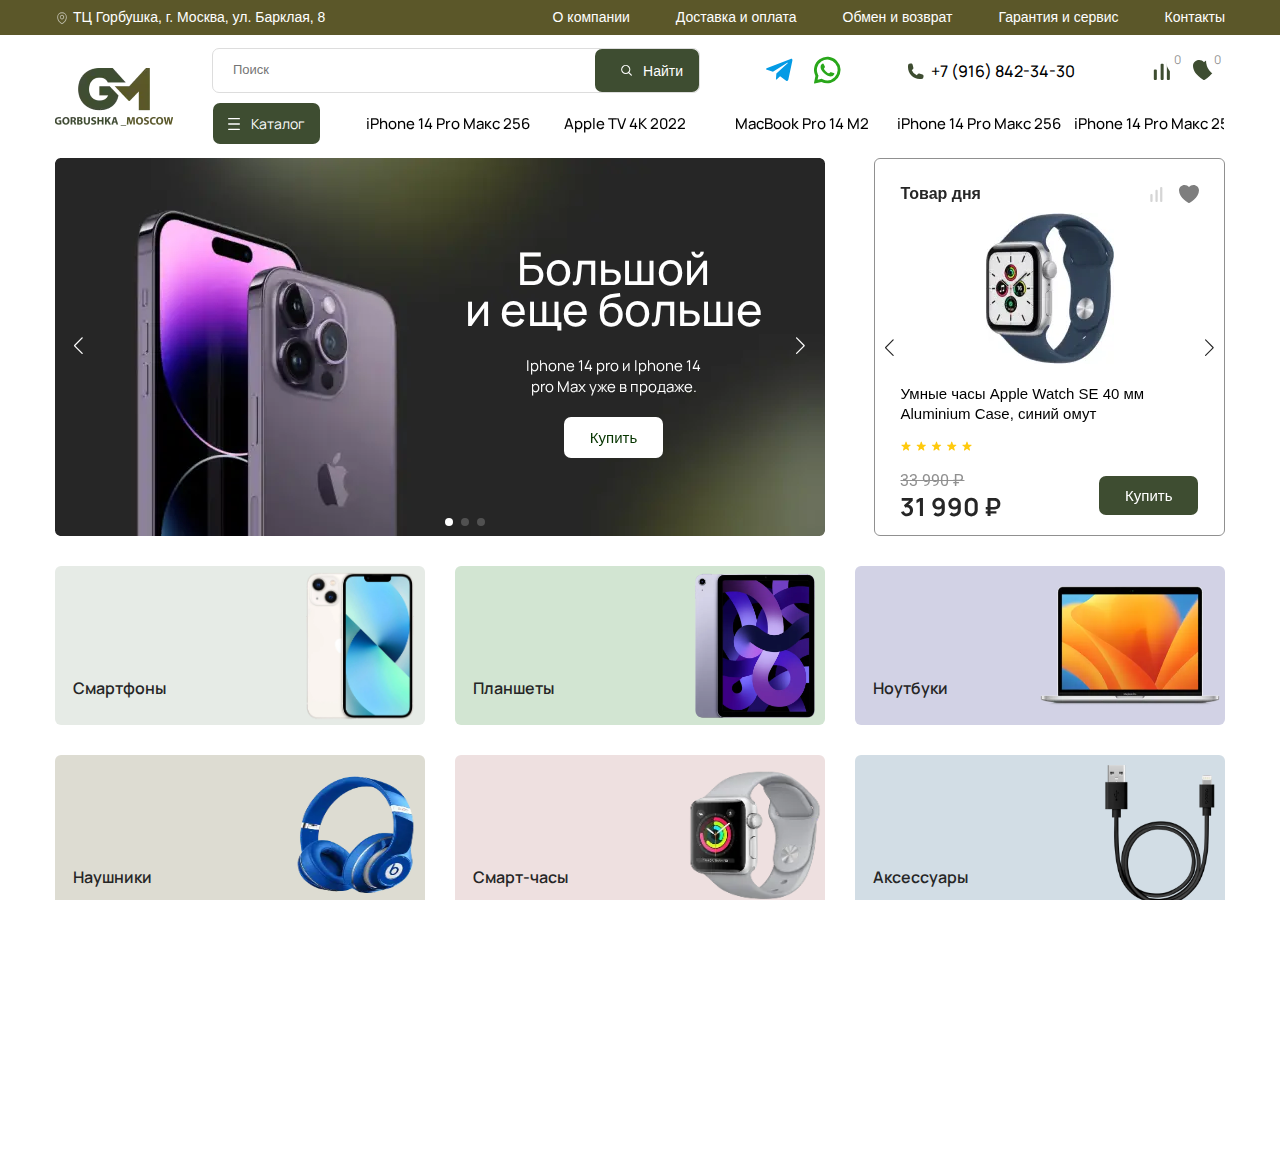
==== commit ccc16279: "cards" ====
--- a/index.html
+++ b/index.html
@@ -7,9 +7,9 @@
 	<link rel="preconnect" href="https://fonts.googleapis.com">
 	<link rel="preconnect" href="https://fonts.gstatic.com" crossorigin>
 	<link
-		href="https://fonts.googleapis.com/css2?family=Manrope:wght@400;500;600;700&family=Roboto:wght@400;500&display=swap&_v=20230512113434"
+		href="https://fonts.googleapis.com/css2?family=Manrope:wght@400;500;600;700&family=Roboto:wght@400;500&display=swap&_v=20230517085214"
 		rel="stylesheet">
-	<link rel="stylesheet" href="css/style.min.css?_v=20230512113434">
+	<link rel="stylesheet" href="css/style.min.css?_v=20230517085214">
 
 	<title>Главная</title>
 </head>
@@ -441,6 +441,55 @@
   </div>
 
 </section>
+			<section class="section__categories">
+  <div class="container">
+    <div class="categories__content">
+
+      <div class="categories__card card-properties__phone">
+        <a class="categories__link" href="#"></a>
+        <h3 class="card__name">Смартфоны</h3>
+        <div class="card__image">
+          <picture><source srcset="img/iphone.webp" type="image/webp"><img src="img/iphone.png" alt="iphone"></picture>
+        </div>
+      </div>
+      <div class="categories__card card-properties__tablet">
+        <a class="categories__link" href=""></a>
+        <h3 class="card__name">Планшеты</h3>
+        <div class="card__image">
+          <picture><source srcset="img/tablet.webp" type="image/webp"><img src="img/tablet.png" alt="tablet"></picture>
+        </div>
+      </div>
+      <div class="categories__card card-properties__notebook">
+        <a class="categories__link" href="#"></a>
+        <h3 class="card__name">Ноутбуки</h3>
+        <div class="card__image">
+          <picture><source srcset="img/notebook.webp" type="image/webp"><img src="img/notebook.png" alt="notebook"></picture>
+        </div>
+      </div>
+      <div class="categories__card card-properties__headphones">
+        <a class="categories__link" href="#"></a>
+        <h3 class="card__name">Наушники</h3>
+        <div class="card__image">
+          <picture><source srcset="img/headphones.webp" type="image/webp"><img src="img/headphones.png" alt="headphones"></picture>
+        </div>
+      </div>
+      <div class="categories__card card-properties__watch">
+        <a class="categories__link" href="#"></a>
+        <h3 class="card__name">Смарт-часы</h3>
+        <div class="card__image">
+          <picture><source srcset="img/watch.webp" type="image/webp"><img src="img/watch.png" alt="watch"></picture>
+        </div>
+      </div>
+      <div class="categories__card card-properties__accessories">
+        <a class="categories__link" href="#"></a>
+        <h3 class="card__name">Аксессуары</h3>
+        <div class="card__image">
+          <picture><source srcset="img/accessories.webp" type="image/webp"><img src="img/accessories.png" alt="accessories"></picture>
+        </div>
+      </div>
+    </div>
+  </div>
+</section>
 		</main>
 		<footer class="footer">
 
@@ -516,7 +565,7 @@
   </div>
 </footer>
 	</div>
-	<script src="js/app.min.js?_v=20230512113434"></script>
+	<script src="js/app.min.js?_v=20230517085214"></script>
 </body>
 
 </html>--- a/css/style.min.css
+++ b/css/style.min.css
@@ -1 +1 @@
-*{margin:0;padding:0;border:0}*,:after,:before{-webkit-box-sizing:border-box;box-sizing:border-box}:active,:focus{outline:0}a:active,a:focus{outline:0}aside,footer,header,nav{display:block}button,input,textarea{-webkit-appearance:none;border-radius:0;border:none;-webkit-border-radius:0}input::-ms-clear{display:none}button{cursor:pointer}button::-moz-focus-inner{padding:0;border:0}a,a:visited{text-decoration:none;color:inherit}a:hover{text-decoration:none}ul li{list-style:none}img{vertical-align:top}h1,h2,h3,h4,h5,h6{font-size:inherit;font-weight:400}::-webkit-button{margin:0;color:#000;border:none}:-moz-button{margin:0;color:#000;border:none;opacity:1}::-moz-button{color:#000;border:none;opacity:1}:-ms-button{margin:0;border:none;color:#000}::-ms-button{margin:0;border:none;color:#000}:-webkit-input{background:0 0;border:none;border-radius:0}::-webkit-input{background:0 0;border:none;border-radius:0}::-webkit-input-placeholder{-webkit-appearance:none;background:0 0;border:none;border-radius:0}::-moz-placeholder{-webkit-appearance:none;background:0 0;border:none;border-radius:0}:-ms-input-placeholder{-webkit-appearance:none;background:0 0;border:none;border-radius:0}::-ms-input-placeholder{-webkit-appearance:none;background:0 0;border:none;border-radius:0}::placeholder{-webkit-appearance:none;background:0 0;border:none;border-radius:0}input{border:none;border-radius:0;background:0 0;margin-top:-75px}input::-ms-clear{display:none}button{cursor:pointer;background:0 0;margin:0;padding:0}button::-moz-focus-inner{padding:0;border:0}.header__burger{display:none}.header__top{background:var(--darkYellow);margin:0 0 13px 0}.header__content{width:100%}.header__inner{display:-webkit-box;display:-ms-flexbox;display:flex;-webkit-box-pack:justify;-ms-flex-pack:justify;justify-content:space-between}.header__logo{margin:20px 0 0 0}.header__middle{font-family:Manrope,sans-serif;display:-webkit-box;display:-ms-flexbox;display:flex;-webkit-box-pack:justify;-ms-flex-pack:justify;justify-content:space-between;-webkit-box-align:center;-ms-flex-align:center;align-items:center;margin:0 0 10px 0}.header__bottom{font-family:Manrope,sans-serif;display:-webkit-box;display:-ms-flexbox;display:flex;-webkit-box-align:center;-ms-flex-align:center;align-items:center}.top__content{display:-webkit-box;display:-ms-flexbox;display:flex;-webkit-box-pack:justify;-ms-flex-pack:justify;justify-content:space-between;color:var(--white);padding:10px 0}.top__location svg{width:14px;height:14px;vertical-align:middle}.top__list{display:-webkit-box;display:-ms-flexbox;display:flex}.top__item{padding:0 0 0 46px}.top__icons,.top__phone{display:none}.middle__search{border:1px solid #ddd;border-radius:7px;margin:0 0 0 39px;width:100%;max-width:488px;padding:13px 0 0 20px;position:relative}.middle__search svg{width:12px;height:12px;margin:0 11px 0 0}.middle__social{display:-webkit-box;display:-ms-flexbox;display:flex}.middle__social svg{margin:0 10px 0 10px;width:28px;height:28px}.middle__phone{display:-webkit-box;display:-ms-flexbox;display:flex;font-weight:500;font-size:16px;line-height:22px;-webkit-box-align:center;-ms-flex-align:center;align-items:center}.middle__phone svg{width:16px;height:16px;margin:0 7px 0 0;color:var(--darkGreen)}.middle__add{display:-webkit-box;display:-ms-flexbox;display:flex;position:relative;padding:0 0 0 20px}.middle__add svg{width:22px;height:20px;color:var(--darkGreen)}.search__input{font-size:13px;line-height:18px;height:45px;padding:0 105px 0 0;width:90%}.search__btn{position:absolute;top:0;right:0;font-weight:500;font-size:14px}.add__comparison span{font-family:Manrope,sans-serif;position:absolute;left:35px;top:-15px;background-color:var(--white);border-radius:50%;text-align:center;font-size:12px;line-height:14px;padding:8px;color:#919191}.add__cart svg{margin:0 10px 0 20px}.add__cart span{position:absolute;left:75px;top:-15px;background-color:var(--white);border-radius:50%;text-align:center;font-size:12px;line-height:14px;padding:8px;color:#919191}.bottom__btn-catalog{margin:0 18px 0 40px;position:relative;padding:11px 15px 11px 38px!important;display:block}.bottom__btn-catalog svg{width:12px;height:12px;position:absolute;left:15px;top:15px}.slider__wrapper{width:865px!important;margin:0 0 0 20px}.slider__item{text-align:center;-webkit-box-align:center;-ms-flex-align:center;align-items:center;font-weight:500;font-size:15px;line-height:20px}.footer__top{background-color:var(--darkYellow);color:var(--white);margin:0 0 25px 0}.footer__content{display:-webkit-box;display:-ms-flexbox;display:flex;-webkit-box-pack:justify;-ms-flex-pack:justify;justify-content:space-between}.top__logo{margin:57px 0 63px 0}.top__nav{margin:57px 0 0 0}.nav__item{padding:0 0 15px 0;display:-webkit-box;display:-ms-flexbox;display:flex}.nav__item-circle{position:relative}.nav__item-circle::before{content:"";position:absolute;top:3px;left:-15px;width:7px;height:7px;background-color:var(--white);border-radius:50%}.nav__phone svg{width:16px;height:16px;color:var(--white)}.item__tg{background-color:var(--white);border-radius:50%;width:28px;height:29px;margin:0 0 0 auto;position:relative}.item__tg svg{position:absolute;margin:0 10px 0 10px;width:15px;height:15px;top:7px;left:-4px}.item__ws{background-color:var(--white);border-radius:50%;width:28px;height:29px;margin:0 0 0 10px;position:relative}.item__ws svg{position:absolute;margin:0 10px 0 10px;width:15px;height:15px;top:6px;left:-2px}.bottom__content{display:-webkit-box;display:-ms-flexbox;display:flex;-webkit-box-pack:justify;-ms-flex-pack:justify;justify-content:space-between}.bottom__info{display:-webkit-box;display:-ms-flexbox;display:flex;-webkit-box-align:center;-ms-flex-align:center;align-items:center}.bottom__copyright{margin:0 42px 0 0}.bottom__pr{display:-webkit-box;display:-ms-flexbox;display:flex;-webkit-box-align:center;-ms-flex-align:center;align-items:center}.bottom__pr img{width:32px;height:34px}.bottom__name{margin:0 0 0 10px}.section__title{margin:14px 0 0 0}.section__content{display:-webkit-box;display:-ms-flexbox;display:flex}.section__slider{font-family:Manrope,sans-serif;margin:0 auto 0 0!important;position:relative;color:var(--white)}.section__carousel{width:370px!important}.slider__inner{margin:0}.slider__inner{position:absolute;top:0;left:50%;text-align:center}.slider__title{font-weight:500;font-size:45px;line-height:41px;margin:90px 0 0 0}.slider__subtitle{font-weight:400;font-size:15px;line-height:21px;margin:25px 0 0 0}.slider__button{margin:20px 0 0 0;padding:11px 26px!important;background-color:var(--white)!important;color:var(--forestGreen)!important;font-weight:500;font-size:15px;line-height:21px}.slider__arrow-prev{left:20px!important;width:7px!important;height:14px!important;color:var(--white)!important}.slider__arrow-next{right:70px!important;width:7px!important;height:14px!important;color:var(--white)!important}.swiper-pagination-bullet{background-color:var(--white)!important}.swiper-pagination-bullet-active{background-color:var(--white)!important}.carousel__slide{border:1px solid var(--grey);border-radius:6px}.carousel__top{display:-webkit-box;display:-ms-flexbox;display:flex;-webkit-box-pack:justify;-ms-flex-pack:justify;justify-content:space-between;padding:25px 25px 0 25px}.carousel__image{text-align:center;margin:6px 0 0 0}.carousel__description{font-weight:500;font-size:15px;line-height:20px;padding:20px 25px 0}.carousel__rating svg{width:73px;height:20px;margin:13px 0 0 25px}.carousel__bottom{margin:12px 0 0 25px;display:-webkit-box;display:-ms-flexbox;display:flex;-webkit-box-pack:justify;-ms-flex-pack:justify;justify-content:space-between}.carousel__arrow-prev{color:var(--cardDarkColor)!important}.carousel__arrow-next{color:var(--cardDarkColor)!important}.top__icon{display:-webkit-box;display:-ms-flexbox;display:flex}.top__title{font-weight:600;font-size:16px;line-height:19px;color:var(--cardDarkColor)}.bottom__prices{font-family:Roboto;font-weight:400;font-size:16px;line-height:19px}.bottom__button{margin:5px 26px 0 0;padding:9px 26px!important;font-weight:500;font-size:15px;line-height:21px;color:var(--grey);height:39px}.inner{margin:0}.icon__comparison{width:15px;height:15px}.icon__heart{width:20px;height:20px;margin:0 0 0 15px}.prices__old-price{color:var(--grey)}.prices__new-price{font-family:Manrope;font-weight:700;font-size:25px;line-height:34px;color:var(--cardDarkColor)}:root{--black:#000000;--white:#FFFFFF;--darkYellow:#5B5729;--darkGreen:#3E4D31;--forestGreen:#063500;--cardDarkColor:#262626;--grey:#909090;--lightGrey:#7E7E7E;--swiper-navigation-size:17px!important}.pointer{cursor:pointer}.main-btn{background-color:var(--darkGreen);line-height:19px;padding:13px 16px 11px 25px;color:var(--white);border-radius:7px;cursor:pointer}.comparison{color:var(--lightGrey)}.comparison.click{color:var(--forestGreen)}.heart{color:var(--lightGrey)}.heart.click{color:var(--forestGreen)}.inner-end{-webkit-transform:translateX(-25%);-ms-transform:translateX(-25%);transform:translateX(-25%);width:500px}.case-image{height:150px}@font-face{font-family:swiper-icons;src:url("data:application/font-woff;charset=utf-8;base64, [base64]//wADZ2x5ZgAAAywAAADMAAAD2MHtryVoZWFkAAABbAAAADAAAAA2E2+eoWhoZWEAAAGcAAAAHwAAACQC9gDzaG10eAAAAigAAAAZAAAArgJkABFsb2NhAAAC0AAAAFoAAABaFQAUGG1heHAAAAG8AAAAHwAAACAAcABAbmFtZQAAA/gAAAE5AAACXvFdBwlwb3N0AAAFNAAAAGIAAACE5s74hXjaY2BkYGAAYpf5Hu/j+W2+MnAzMYDAzaX6QjD6/4//Bxj5GA8AuRwMYGkAPywL13jaY2BkYGA88P8Agx4j+/8fQDYfA1AEBWgDAIB2BOoAeNpjYGRgYNBh4GdgYgABEMnIABJzYNADCQAACWgAsQB42mNgYfzCOIGBlYGB0YcxjYGBwR1Kf2WQZGhhYGBiYGVmgAFGBiQQkOaawtDAoMBQxXjg/wEGPcYDDA4wNUA2CCgwsAAAO4EL6gAAeNpj2M0gyAACqxgGNWBkZ2D4/wMA+xkDdgAAAHjaY2BgYGaAYBkGRgYQiAHyGMF8FgYHIM3DwMHABGQrMOgyWDLEM1T9/w8UBfEMgLzE////P/5//f/V/xv+r4eaAAeMbAxwIUYmIMHEgKYAYjUcsDAwsLKxc3BycfPw8jEQA/[base64]/uznmfPFBNODM2K7MTQ45YEAZqGP81AmGGcF3iPqOop0r1SPTaTbVkfUe4HXj97wYE+yNwWYxwWu4v1ugWHgo3S1XdZEVqWM7ET0cfnLGxWfkgR42o2PvWrDMBSFj/IHLaF0zKjRgdiVMwScNRAoWUoH78Y2icB/yIY09An6AH2Bdu/UB+yxopYshQiEvnvu0dURgDt8QeC8PDw7Fpji3fEA4z/PEJ6YOB5hKh4dj3EvXhxPqH/SKUY3rJ7srZ4FZnh1PMAtPhwP6fl2PMJMPDgeQ4rY8YT6Gzao0eAEA409DuggmTnFnOcSCiEiLMgxCiTI6Cq5DZUd3Qmp10vO0LaLTd2cjN4fOumlc7lUYbSQcZFkutRG7g6JKZKy0RmdLY680CDnEJ+UMkpFFe1RN7nxdVpXrC4aTtnaurOnYercZg2YVmLN/d/gczfEimrE/fs/bOuq29Zmn8tloORaXgZgGa78yO9/cnXm2BpaGvq25Dv9S4E9+5SIc9PqupJKhYFSSl47+Qcr1mYNAAAAeNptw0cKwkAAAMDZJA8Q7OUJvkLsPfZ6zFVERPy8qHh2YER+3i/BP83vIBLLySsoKimrqKqpa2hp6+jq6RsYGhmbmJqZSy0sraxtbO3sHRydnEMU4uR6yx7JJXveP7WrDycAAAAAAAH//wACeNpjYGRgYOABYhkgZgJCZgZNBkYGLQZtIJsFLMYAAAw3ALgAeNolizEKgDAQBCchRbC2sFER0YD6qVQiBCv/H9ezGI6Z5XBAw8CBK/m5iQQVauVbXLnOrMZv2oLdKFa8Pjuru2hJzGabmOSLzNMzvutpB3N42mNgZGBg4GKQYzBhYMxJLMlj4GBgAYow/P/PAJJhLM6sSoWKfWCAAwDAjgbRAAB42mNgYGBkAIIbCZo5IPrmUn0hGA0AO8EFTQAA");font-weight:400;font-style:normal}:root{--swiper-theme-color:#007aff}.swiper,swiper-container{margin-left:auto;margin-right:auto;position:relative;overflow:hidden;list-style:none;padding:0;z-index:1;display:block}.swiper-vertical>.swiper-wrapper{-webkit-box-orient:vertical;-webkit-box-direction:normal;-ms-flex-direction:column;flex-direction:column}.swiper-wrapper{position:relative;width:100%;height:100%;z-index:1;display:-webkit-box;display:-ms-flexbox;display:flex;-webkit-transition-property:-webkit-transform;transition-property:-webkit-transform;-o-transition-property:transform;transition-property:transform;transition-property:transform,-webkit-transform;-webkit-transition-timing-function:var(--swiper-wrapper-transition-timing-function,initial);-o-transition-timing-function:var(--swiper-wrapper-transition-timing-function,initial);transition-timing-function:var(--swiper-wrapper-transition-timing-function,initial);-webkit-box-sizing:content-box;box-sizing:content-box}.swiper-android .swiper-slide,.swiper-wrapper{-webkit-transform:translate3d(0,0,0);transform:translate3d(0,0,0)}.swiper-horizontal{-ms-touch-action:pan-y;touch-action:pan-y}.swiper-vertical{-ms-touch-action:pan-x;touch-action:pan-x}.swiper-slide,swiper-slide{-ms-flex-negative:0;flex-shrink:0;width:100%;height:100%;position:relative;-webkit-transition-property:-webkit-transform;transition-property:-webkit-transform;-o-transition-property:transform;transition-property:transform;transition-property:transform,-webkit-transform;display:block}.swiper-slide-invisible-blank{visibility:hidden}.swiper-autoheight,.swiper-autoheight .swiper-slide{height:auto}.swiper-autoheight .swiper-wrapper{-webkit-box-align:start;-ms-flex-align:start;align-items:flex-start;-webkit-transition-property:height,-webkit-transform;transition-property:height,-webkit-transform;-o-transition-property:transform,height;transition-property:transform,height;transition-property:transform,height,-webkit-transform}.swiper-backface-hidden .swiper-slide{-webkit-transform:translateZ(0);transform:translateZ(0);-webkit-backface-visibility:hidden;backface-visibility:hidden}.swiper-3d.swiper-css-mode .swiper-wrapper{-webkit-perspective:1200px;perspective:1200px}.swiper-3d .swiper-wrapper{-webkit-transform-style:preserve-3d;transform-style:preserve-3d}.swiper-3d{-webkit-perspective:1200px;perspective:1200px}.swiper-3d .swiper-cube-shadow,.swiper-3d .swiper-slide,.swiper-3d .swiper-slide-shadow,.swiper-3d .swiper-slide-shadow-bottom,.swiper-3d .swiper-slide-shadow-left,.swiper-3d .swiper-slide-shadow-right,.swiper-3d .swiper-slide-shadow-top{-webkit-transform-style:preserve-3d;transform-style:preserve-3d}.swiper-3d .swiper-slide-shadow,.swiper-3d .swiper-slide-shadow-bottom,.swiper-3d .swiper-slide-shadow-left,.swiper-3d .swiper-slide-shadow-right,.swiper-3d .swiper-slide-shadow-top{position:absolute;left:0;top:0;width:100%;height:100%;pointer-events:none;z-index:10}.swiper-3d .swiper-slide-shadow{background:rgba(0,0,0,.15)}.swiper-3d .swiper-slide-shadow-left{background-image:-webkit-gradient(linear,right top,left top,from(rgba(0,0,0,.5)),to(rgba(0,0,0,0)));background-image:-o-linear-gradient(right,rgba(0,0,0,.5),rgba(0,0,0,0));background-image:linear-gradient(to left,rgba(0,0,0,.5),rgba(0,0,0,0))}.swiper-3d .swiper-slide-shadow-right{background-image:-webkit-gradient(linear,left top,right top,from(rgba(0,0,0,.5)),to(rgba(0,0,0,0)));background-image:-o-linear-gradient(left,rgba(0,0,0,.5),rgba(0,0,0,0));background-image:linear-gradient(to right,rgba(0,0,0,.5),rgba(0,0,0,0))}.swiper-3d .swiper-slide-shadow-top{background-image:-webkit-gradient(linear,left bottom,left top,from(rgba(0,0,0,.5)),to(rgba(0,0,0,0)));background-image:-o-linear-gradient(bottom,rgba(0,0,0,.5),rgba(0,0,0,0));background-image:linear-gradient(to top,rgba(0,0,0,.5),rgba(0,0,0,0))}.swiper-3d .swiper-slide-shadow-bottom{background-image:-webkit-gradient(linear,left top,left bottom,from(rgba(0,0,0,.5)),to(rgba(0,0,0,0)));background-image:-o-linear-gradient(top,rgba(0,0,0,.5),rgba(0,0,0,0));background-image:linear-gradient(to bottom,rgba(0,0,0,.5),rgba(0,0,0,0))}.swiper-css-mode>.swiper-wrapper{overflow:auto;scrollbar-width:none;-ms-overflow-style:none}.swiper-css-mode>.swiper-wrapper::-webkit-scrollbar{display:none}.swiper-css-mode>.swiper-wrapper>.swiper-slide{scroll-snap-align:start start}.swiper-horizontal.swiper-css-mode>.swiper-wrapper{-ms-scroll-snap-type:x mandatory;scroll-snap-type:x mandatory}.swiper-vertical.swiper-css-mode>.swiper-wrapper{-ms-scroll-snap-type:y mandatory;scroll-snap-type:y mandatory}.swiper-centered>.swiper-wrapper::before{content:"";-ms-flex-negative:0;flex-shrink:0;-webkit-box-ordinal-group:10000;-ms-flex-order:9999;order:9999}.swiper-centered>.swiper-wrapper>.swiper-slide{scroll-snap-align:center center;scroll-snap-stop:always}.swiper-centered.swiper-horizontal>.swiper-wrapper>.swiper-slide:first-child{-webkit-margin-start:var(--swiper-centered-offset-before);margin-inline-start:var(--swiper-centered-offset-before)}.swiper-centered.swiper-horizontal>.swiper-wrapper::before{height:100%;min-height:1px;width:var(--swiper-centered-offset-after)}.swiper-centered.swiper-vertical>.swiper-wrapper>.swiper-slide:first-child{-webkit-margin-before:var(--swiper-centered-offset-before);margin-block-start:var(--swiper-centered-offset-before)}.swiper-centered.swiper-vertical>.swiper-wrapper::before{width:100%;min-width:1px;height:var(--swiper-centered-offset-after)}.swiper-lazy-preloader{width:42px;height:42px;position:absolute;left:50%;top:50%;margin-left:-21px;margin-top:-21px;z-index:10;-webkit-transform-origin:50%;-ms-transform-origin:50%;transform-origin:50%;-webkit-box-sizing:border-box;box-sizing:border-box;border:4px solid var(--swiper-preloader-color,var(--swiper-theme-color));border-radius:50%;border-top-color:transparent}.swiper-watch-progress .swiper-slide-visible .swiper-lazy-preloader,.swiper:not(.swiper-watch-progress) .swiper-lazy-preloader,swiper-container:not(.swiper-watch-progress) .swiper-lazy-preloader{-webkit-animation:swiper-preloader-spin 1s infinite linear;animation:swiper-preloader-spin 1s infinite linear}.swiper-lazy-preloader-white{--swiper-preloader-color:#fff}.swiper-lazy-preloader-black{--swiper-preloader-color:#000}@-webkit-keyframes swiper-preloader-spin{0%{-webkit-transform:rotate(0);transform:rotate(0)}100%{-webkit-transform:rotate(360deg);transform:rotate(360deg)}}@keyframes swiper-preloader-spin{0%{-webkit-transform:rotate(0);transform:rotate(0)}100%{-webkit-transform:rotate(360deg);transform:rotate(360deg)}}.swiper-virtual .swiper-slide{-webkit-backface-visibility:hidden;-webkit-transform:translateZ(0);transform:translateZ(0)}.swiper-virtual.swiper-css-mode .swiper-wrapper::after{content:"";position:absolute;left:0;top:0;pointer-events:none}.swiper-virtual.swiper-css-mode.swiper-horizontal .swiper-wrapper::after{height:1px;width:var(--swiper-virtual-size)}.swiper-virtual.swiper-css-mode.swiper-vertical .swiper-wrapper::after{width:1px;height:var(--swiper-virtual-size)}:root{--swiper-navigation-size:44px}.swiper-button-next,.swiper-button-prev{position:absolute;top:var(--swiper-navigation-top-offset,50%);width:calc(var(--swiper-navigation-size)/ 44 * 27);height:var(--swiper-navigation-size);margin-top:calc(0px - var(--swiper-navigation-size)/ 2);z-index:10;cursor:pointer;display:-webkit-box;display:-ms-flexbox;display:flex;-webkit-box-align:center;-ms-flex-align:center;align-items:center;-webkit-box-pack:center;-ms-flex-pack:center;justify-content:center;color:var(--swiper-navigation-color,var(--swiper-theme-color))}.swiper-button-next.swiper-button-disabled,.swiper-button-prev.swiper-button-disabled{opacity:.35;cursor:auto;pointer-events:none}.swiper-button-next.swiper-button-hidden,.swiper-button-prev.swiper-button-hidden{opacity:0;cursor:auto;pointer-events:none}.swiper-navigation-disabled .swiper-button-next,.swiper-navigation-disabled .swiper-button-prev{display:none!important}.swiper-button-next:after,.swiper-button-prev:after{font-family:swiper-icons;font-size:var(--swiper-navigation-size);text-transform:none!important;letter-spacing:0;font-variant:initial;line-height:1}.swiper-button-prev,.swiper-rtl .swiper-button-next{left:var(--swiper-navigation-sides-offset,10px);right:auto}.swiper-button-prev:after,.swiper-rtl .swiper-button-next:after{content:"prev"}.swiper-button-next,.swiper-rtl .swiper-button-prev{right:var(--swiper-navigation-sides-offset,10px);left:auto}.swiper-button-next:after,.swiper-rtl .swiper-button-prev:after{content:"next"}.swiper-button-lock{display:none}.swiper-pagination{position:absolute;text-align:center;-webkit-transition:.3s opacity;-o-transition:.3s opacity;transition:.3s opacity;-webkit-transform:translate3d(0,0,0);transform:translate3d(0,0,0);z-index:10}.swiper-pagination.swiper-pagination-hidden{opacity:0}.swiper-pagination-disabled>.swiper-pagination,.swiper-pagination.swiper-pagination-disabled{display:none!important}.swiper-horizontal>.swiper-pagination-bullets,.swiper-pagination-bullets.swiper-pagination-horizontal,.swiper-pagination-custom,.swiper-pagination-fraction{bottom:var(--swiper-pagination-bottom,8px);top:var(--swiper-pagination-top,auto);left:0;width:100%}.swiper-pagination-bullets-dynamic{overflow:hidden;font-size:0}.swiper-pagination-bullets-dynamic .swiper-pagination-bullet{-webkit-transform:scale(.33);-ms-transform:scale(.33);transform:scale(.33);position:relative}.swiper-pagination-bullets-dynamic .swiper-pagination-bullet-active{-webkit-transform:scale(1);-ms-transform:scale(1);transform:scale(1)}.swiper-pagination-bullets-dynamic .swiper-pagination-bullet-active-main{-webkit-transform:scale(1);-ms-transform:scale(1);transform:scale(1)}.swiper-pagination-bullets-dynamic .swiper-pagination-bullet-active-prev{-webkit-transform:scale(.66);-ms-transform:scale(.66);transform:scale(.66)}.swiper-pagination-bullets-dynamic .swiper-pagination-bullet-active-prev-prev{-webkit-transform:scale(.33);-ms-transform:scale(.33);transform:scale(.33)}.swiper-pagination-bullets-dynamic .swiper-pagination-bullet-active-next{-webkit-transform:scale(.66);-ms-transform:scale(.66);transform:scale(.66)}.swiper-pagination-bullets-dynamic .swiper-pagination-bullet-active-next-next{-webkit-transform:scale(.33);-ms-transform:scale(.33);transform:scale(.33)}.swiper-pagination-bullet{width:var(--swiper-pagination-bullet-width,var(--swiper-pagination-bullet-size,8px));height:var(--swiper-pagination-bullet-height,var(--swiper-pagination-bullet-size,8px));display:inline-block;border-radius:var(--swiper-pagination-bullet-border-radius,50%);background:var(--swiper-pagination-bullet-inactive-color,#000);opacity:var(--swiper-pagination-bullet-inactive-opacity,.2)}button.swiper-pagination-bullet{border:none;margin:0;padding:0;-webkit-box-shadow:none;box-shadow:none;-webkit-appearance:none;-moz-appearance:none;appearance:none}.swiper-pagination-clickable .swiper-pagination-bullet{cursor:pointer}.swiper-pagination-bullet:only-child{display:none!important}.swiper-pagination-bullet-active{opacity:var(--swiper-pagination-bullet-opacity,1);background:var(--swiper-pagination-color,var(--swiper-theme-color))}.swiper-pagination-vertical.swiper-pagination-bullets,.swiper-vertical>.swiper-pagination-bullets{right:var(--swiper-pagination-right,8px);left:var(--swiper-pagination-left,auto);top:50%;-webkit-transform:translate3d(0,-50%,0);transform:translate3d(0,-50%,0)}.swiper-pagination-vertical.swiper-pagination-bullets .swiper-pagination-bullet,.swiper-vertical>.swiper-pagination-bullets .swiper-pagination-bullet{margin:var(--swiper-pagination-bullet-vertical-gap,6px) 0;display:block}.swiper-pagination-vertical.swiper-pagination-bullets.swiper-pagination-bullets-dynamic,.swiper-vertical>.swiper-pagination-bullets.swiper-pagination-bullets-dynamic{top:50%;-webkit-transform:translateY(-50%);-ms-transform:translateY(-50%);transform:translateY(-50%);width:8px}.swiper-pagination-vertical.swiper-pagination-bullets.swiper-pagination-bullets-dynamic .swiper-pagination-bullet,.swiper-vertical>.swiper-pagination-bullets.swiper-pagination-bullets-dynamic .swiper-pagination-bullet{display:inline-block;-webkit-transition:.2s top,.2s -webkit-transform;transition:.2s top,.2s -webkit-transform;-o-transition:.2s transform,.2s top;transition:.2s transform,.2s top;transition:.2s transform,.2s top,.2s -webkit-transform}.swiper-horizontal>.swiper-pagination-bullets .swiper-pagination-bullet,.swiper-pagination-horizontal.swiper-pagination-bullets .swiper-pagination-bullet{margin:0 var(--swiper-pagination-bullet-horizontal-gap,4px)}.swiper-horizontal>.swiper-pagination-bullets.swiper-pagination-bullets-dynamic,.swiper-pagination-horizontal.swiper-pagination-bullets.swiper-pagination-bullets-dynamic{left:50%;-webkit-transform:translateX(-50%);-ms-transform:translateX(-50%);transform:translateX(-50%);white-space:nowrap}.swiper-horizontal>.swiper-pagination-bullets.swiper-pagination-bullets-dynamic .swiper-pagination-bullet,.swiper-pagination-horizontal.swiper-pagination-bullets.swiper-pagination-bullets-dynamic .swiper-pagination-bullet{-webkit-transition:.2s left,.2s -webkit-transform;transition:.2s left,.2s -webkit-transform;-o-transition:.2s transform,.2s left;transition:.2s transform,.2s left;transition:.2s transform,.2s left,.2s -webkit-transform}.swiper-horizontal.swiper-rtl>.swiper-pagination-bullets-dynamic .swiper-pagination-bullet,:host(.swiper-horizontal.swiper-rtl) .swiper-pagination-bullets-dynamic .swiper-pagination-bullet{-webkit-transition:.2s right,.2s -webkit-transform;transition:.2s right,.2s -webkit-transform;-o-transition:.2s transform,.2s right;transition:.2s transform,.2s right;transition:.2s transform,.2s right,.2s -webkit-transform}.swiper-pagination-fraction{color:var(--swiper-pagination-fraction-color,inherit)}.swiper-pagination-progressbar{background:var(--swiper-pagination-progressbar-bg-color,rgba(0,0,0,.25));position:absolute}.swiper-pagination-progressbar .swiper-pagination-progressbar-fill{background:var(--swiper-pagination-color,var(--swiper-theme-color));position:absolute;left:0;top:0;width:100%;height:100%;-webkit-transform:scale(0);-ms-transform:scale(0);transform:scale(0);-webkit-transform-origin:left top;-ms-transform-origin:left top;transform-origin:left top}.swiper-rtl .swiper-pagination-progressbar .swiper-pagination-progressbar-fill{-webkit-transform-origin:right top;-ms-transform-origin:right top;transform-origin:right top}.swiper-horizontal>.swiper-pagination-progressbar,.swiper-pagination-progressbar.swiper-pagination-horizontal,.swiper-pagination-progressbar.swiper-pagination-vertical.swiper-pagination-progressbar-opposite,.swiper-vertical>.swiper-pagination-progressbar.swiper-pagination-progressbar-opposite{width:100%;height:var(--swiper-pagination-progressbar-size,4px);left:0;top:0}.swiper-horizontal>.swiper-pagination-progressbar.swiper-pagination-progressbar-opposite,.swiper-pagination-progressbar.swiper-pagination-horizontal.swiper-pagination-progressbar-opposite,.swiper-pagination-progressbar.swiper-pagination-vertical,.swiper-vertical>.swiper-pagination-progressbar{width:var(--swiper-pagination-progressbar-size,4px);height:100%;left:0;top:0}.swiper-pagination-lock{display:none}.swiper-scrollbar{border-radius:var(--swiper-scrollbar-border-radius,10px);position:relative;-ms-touch-action:none;background:var(--swiper-scrollbar-bg-color,rgba(0,0,0,.1))}.swiper-scrollbar-disabled>.swiper-scrollbar,.swiper-scrollbar.swiper-scrollbar-disabled{display:none!important}.swiper-horizontal>.swiper-scrollbar,.swiper-scrollbar.swiper-scrollbar-horizontal{position:absolute;left:var(--swiper-scrollbar-sides-offset,1%);bottom:var(--swiper-scrollbar-bottom,4px);top:var(--swiper-scrollbar-top,auto);z-index:50;height:var(--swiper-scrollbar-size,4px);width:calc(100% - 2 * var(--swiper-scrollbar-sides-offset,1%))}.swiper-scrollbar.swiper-scrollbar-vertical,.swiper-vertical>.swiper-scrollbar{position:absolute;left:var(--swiper-scrollbar-left,auto);right:var(--swiper-scrollbar-right,4px);top:var(--swiper-scrollbar-sides-offset,1%);z-index:50;width:var(--swiper-scrollbar-size,4px);height:calc(100% - 2 * var(--swiper-scrollbar-sides-offset,1%))}.swiper-scrollbar-drag{height:100%;width:100%;position:relative;background:var(--swiper-scrollbar-drag-bg-color,rgba(0,0,0,.5));border-radius:var(--swiper-scrollbar-border-radius,10px);left:0;top:0}.swiper-scrollbar-cursor-drag{cursor:move}.swiper-scrollbar-lock{display:none}.swiper-zoom-container{width:100%;height:100%;display:-webkit-box;display:-ms-flexbox;display:flex;-webkit-box-pack:center;-ms-flex-pack:center;justify-content:center;-webkit-box-align:center;-ms-flex-align:center;align-items:center;text-align:center}.swiper-zoom-container>canvas,.swiper-zoom-container>img,.swiper-zoom-container>svg{max-width:100%;max-height:100%;-o-object-fit:contain;object-fit:contain}.swiper-slide-zoomed{cursor:move;-ms-touch-action:none;touch-action:none}.swiper .swiper-notification,swiper-container .swiper-notification{position:absolute;left:0;top:0;pointer-events:none;opacity:0;z-index:-1000}.swiper-free-mode>.swiper-wrapper{-webkit-transition-timing-function:ease-out;-o-transition-timing-function:ease-out;transition-timing-function:ease-out;margin:0 auto}.swiper-grid>.swiper-wrapper{-ms-flex-wrap:wrap;flex-wrap:wrap}.swiper-grid-column>.swiper-wrapper{-ms-flex-wrap:wrap;flex-wrap:wrap;-webkit-box-orient:vertical;-webkit-box-direction:normal;-ms-flex-direction:column;flex-direction:column}.swiper-fade.swiper-free-mode .swiper-slide{-webkit-transition-timing-function:ease-out;-o-transition-timing-function:ease-out;transition-timing-function:ease-out}.swiper-fade .swiper-slide{pointer-events:none;-webkit-transition-property:opacity;-o-transition-property:opacity;transition-property:opacity}.swiper-fade .swiper-slide .swiper-slide{pointer-events:none}.swiper-fade .swiper-slide-active,.swiper-fade .swiper-slide-active .swiper-slide-active{pointer-events:auto}.swiper-cube{overflow:visible}.swiper-cube .swiper-slide{pointer-events:none;-webkit-backface-visibility:hidden;backface-visibility:hidden;z-index:1;visibility:hidden;-webkit-transform-origin:0 0;-ms-transform-origin:0 0;transform-origin:0 0;width:100%;height:100%}.swiper-cube .swiper-slide .swiper-slide{pointer-events:none}.swiper-cube.swiper-rtl .swiper-slide{-webkit-transform-origin:100% 0;-ms-transform-origin:100% 0;transform-origin:100% 0}.swiper-cube .swiper-slide-active,.swiper-cube .swiper-slide-active .swiper-slide-active{pointer-events:auto}.swiper-cube .swiper-slide-active,.swiper-cube .swiper-slide-next,.swiper-cube .swiper-slide-next+.swiper-slide,.swiper-cube .swiper-slide-prev{pointer-events:auto;visibility:visible}.swiper-cube .swiper-slide-shadow-bottom,.swiper-cube .swiper-slide-shadow-left,.swiper-cube .swiper-slide-shadow-right,.swiper-cube .swiper-slide-shadow-top{z-index:0;-webkit-backface-visibility:hidden;backface-visibility:hidden}.swiper-cube .swiper-cube-shadow{position:absolute;left:0;bottom:0;width:100%;height:100%;opacity:.6;z-index:0}.swiper-cube .swiper-cube-shadow:before{content:"";background:#000;position:absolute;left:0;top:0;bottom:0;right:0;-webkit-filter:blur(50px);filter:blur(50px)}.swiper-flip{overflow:visible}.swiper-flip .swiper-slide{pointer-events:none;-webkit-backface-visibility:hidden;backface-visibility:hidden;z-index:1}.swiper-flip .swiper-slide .swiper-slide{pointer-events:none}.swiper-flip .swiper-slide-active,.swiper-flip .swiper-slide-active .swiper-slide-active{pointer-events:auto}.swiper-flip .swiper-slide-shadow-bottom,.swiper-flip .swiper-slide-shadow-left,.swiper-flip .swiper-slide-shadow-right,.swiper-flip .swiper-slide-shadow-top{z-index:0;-webkit-backface-visibility:hidden;backface-visibility:hidden}.swiper-creative .swiper-slide{-webkit-backface-visibility:hidden;backface-visibility:hidden;overflow:hidden;-webkit-transition-property:opacity,height,-webkit-transform;transition-property:opacity,height,-webkit-transform;-o-transition-property:transform,opacity,height;transition-property:transform,opacity,height;transition-property:transform,opacity,height,-webkit-transform}.swiper-cards{overflow:visible}.swiper-cards .swiper-slide{-webkit-transform-origin:center bottom;-ms-transform-origin:center bottom;transform-origin:center bottom;-webkit-backface-visibility:hidden;backface-visibility:hidden;overflow:hidden}body,html{font-family:Manrope,sans-serif;font-family:Roboto,sans-serif;font-family:Arial,sans-serif;height:100%;width:100%;font-size:100%;line-height:1;font-size:14px;-ms-text-size-adjust:100%;-moz-text-size-adjust:100%;-webkit-text-size-adjust:100%;position:relative;overflow-x:hidden}.wrapper{display:-webkit-box;display:-ms-flexbox;display:flex;-webkit-box-orient:vertical;-webkit-box-direction:normal;-ms-flex-direction:column;flex-direction:column;min-height:100%}.main{-webkit-box-flex:1;-ms-flex:1 0 auto;flex:1 0 auto}.footer{-webkit-box-flex:0;-ms-flex:0 0 auto;flex:0 0 auto}.container{max-width:1200px;margin:0 auto;padding:0 15px}@media (max-width:1200px){.header{position:relative}.top__item{padding:0 0 0 30px}.middle__search{max-width:450px}.bottom__slider{width:100%!important;margin:0 0 0 -15px}.slider__wrapper{width:670px!important}.section__content{-webkit-box-pack:justify;-ms-flex-pack:justify;justify-content:space-between}.section__carousel{margin:0;width:337px!important}.section__slider{margin:0 15px 0 0!important;height:370px!important}.carousel__top{padding:25px 10px 0 10px}.carousel__bottom{margin:8px 0 0 10px}.carousel__description{font-size:14px;padding:8px 10px 0}.carousel__rating svg{margin:13px 0 0 10px}.inner-end{-webkit-transform:translate(0);-ms-transform:translate(0);transform:translate(0)}.inner{width:750px!important}.slider__title{font-size:40px}.slider__arrow-next{right:44px!important}.slider__inner{width:100%;left:21%}.bottom__button{margin:5px 10px 0 0}}@media (max-width:992px){.container{max-width:922px}.header__top{position:relative}.header__burger{display:block;position:relative;z-index:3;top:13px;left:97%}.header__burger span{position:absolute;display:block;width:24px;height:3px;background-color:var(--darkGreen);-webkit-transition:.5s;-o-transition:.5s;transition:.5s}.header__burger span:first-child{position:absolute;display:block;width:24px;height:3px;top:7px}.header__burger span:last-child{position:absolute;display:block;width:24px;height:3px;top:14px}.header__burger.open span{width:26px;height:3px;display:block;-webkit-transform:rotate(45deg);-ms-transform:rotate(45deg);transform:rotate(45deg);top:8px;background-color:var(--white)}.header__burger.open span:first-child{width:26px;height:3px;display:block;-webkit-transform:rotate(-45deg);-ms-transform:rotate(-45deg);transform:rotate(-45deg)}.header__burger.open span:last-child{opacity:0;visibility:hidden;-webkit-transform:rotate(360deg);-ms-transform:rotate(360deg);transform:rotate(360deg)}.top__location{margin:0 auto}.top__menu{position:absolute;top:0;right:-100%;background:var(--darkYellow);z-index:2;border-radius:0 0 0 7px;-webkit-transition:.5s;-o-transition:.5s;transition:.5s}.top__menu.open{position:absolute;right:0}.top__list{-webkit-box-orient:vertical;-webkit-box-direction:normal;-ms-flex-direction:column;flex-direction:column;margin:50px 55px 45px 25px}.top__item{padding:10px 30px 10px 20px}.top__icons,.top__phone{display:block}.top__icons svg,.top__phone svg{margin:0 15px 0 0;width:28px;height:28px}.top__phone svg{width:16px;height:16px;margin:0 3px 0 0}.middle__search{max-width:80%}.middle__add{margin:0 40px 0 0;padding:0 0 0 20px}.middle__social{position:absolute;top:31%;right:115px;z-index:2;right:-100%;-webkit-transition:.5s;-o-transition:.5s;transition:.5s}.middle__phone{position:absolute;top:27%;right:30px;color:var(--white);z-index:2;right:-100%;-webkit-transition:.5s;-o-transition:.5s;transition:.5s}.middle__phone svg{color:var(--white)}.add__comparison span{left:35px;top:-15px}.add__cart span{left:75px;top:-15px}.bottom__slider{max-width:100%!important}.slider__wrapper{width:420px!important}.slider__pagination{bottom:90px!important}.footer__content{-ms-flex-wrap:wrap;flex-wrap:wrap}.top__logo{width:100%;margin:30px auto 0 auto;text-align:center}.top__nav{margin:30px 0 0 0}.top__nav:nth-child(2){-webkit-box-ordinal-group:3;-ms-flex-order:2;order:2}.top__nav:nth-child(3){-webkit-box-ordinal-group:6;-ms-flex-order:5;order:5}.top__nav:nth-child(4){-webkit-box-ordinal-group:2;-ms-flex-order:1;order:1}.nav__item-circle::before{left:-11px}.item__tg{margin:0}.section__carousel{width:301px!important}.carousel__slide{height:291px}.carousel__description{font-size:12px;text-align:center}.carousel__top{padding:5px 10px 0 10px}.carousel__rating svg{margin:8px 0 0 10px}.carousel__bottom{margin:0 0 0 10px}.carousel__image img{height:110px}.carousel__arrow-prev{top:calc(50% - 45px)}.carousel__arrow-next{top:calc(50% - 45px)}.prices__new-price{font-size:21px;line-height:22px}.case-image{height:110px}.inner{width:680px!important}.slider__slide img{width:590px}.slider__title{margin:40px 0 0 0;font-size:30px}.slider__subtitle{margin:10px 0 0 0}.slider__arrow-prev{top:calc(50% - 30px)}.slider__arrow-next{top:calc(50% - 30px)}.bottom__button{margin:0 10px 0 0}}@media (max-width:768px){.header__logo{margin:0;width:55px;height:55px}.header__logo img{width:80px;margin:5px 0 0 0}.header__burger{left:95%}.header .search__input{padding:0;width:80%}.header .search__btn{padding:13px 9px 11px 12px}.top__nav{margin:30px 0 0 0;padding:0 39px}.top__nav:nth-child(2){-webkit-box-ordinal-group:3;-ms-flex-order:2;order:2;margin:10px 0 0 0}.top__nav:nth-child(3){-webkit-box-ordinal-group:6;-ms-flex-order:5;order:5;margin:10px 0 0 0}.top__nav:nth-child(4){-webkit-box-ordinal-group:2;-ms-flex-order:1;order:1}.bottom__content{font-size:14px;-ms-flex-wrap:wrap;flex-wrap:wrap}.bottom__name{margin:10px 0 0 10px}.bottom__copyright{margin:0 20px 10px 0}.bottom__info{display:block}.bottom__pr{-webkit-box-ordinal-group:0;-ms-flex-order:-1;order:-1}.bottom__btn-catalog{margin:0 20px 0 -55px}.section__slider{width:99%!important;height:310px!important;margin:0!important}.section__content{-ms-flex-wrap:wrap;flex-wrap:wrap}.section__carousel{width:99%!important}.slider__slide img{width:100%;height:290px}.slider__pagination{bottom:25px!important}.carousel__slide{height:275px}.carousel__description{font-size:11px}.prices__new-price{font-size:19px}}@media (max-width:576px){.container{max-width:490px;padding:0}.header__burger{left:94%}.top__location{margin:0 0 0 -12px;font-size:12px}.top__location svg{width:12px;height:12px;vertical-align:top}.top__menu{width:100%;border-radius:0}.middle__add{position:absolute;top:10px;right:-35px}.middle__add svg{color:var(--white);margin:0 10px 0 10px}.middle__search{max-width:75%}.add__comparison span{left:45px;top:-8px;padding:5px 7px}.add__cart span{left:85px;top:-8px;padding:5px 7px}.search__btn{font-size:0;padding:10px 5px 11px 5px!important}.search__btn svg{margin:0 10px;position:relative;top:5px}.top__nav{padding:0 8px;width:100%;display:-webkit-box;display:-ms-flexbox;display:flex;-webkit-box-pack:center;-ms-flex-pack:center;justify-content:center}.top__nav:nth-child(2){margin:20px 0 0 0;-webkit-box-ordinal-group:inherit;-ms-flex-order:inherit;order:inherit}.top__nav:nth-child(3){margin:10px 0 0 0;-webkit-box-ordinal-group:inherit;-ms-flex-order:inherit;order:inherit}.nav__list{text-align:center}.nav__item{-webkit-box-pack:center;-ms-flex-pack:center;justify-content:center;font-size:16px}.nav__item-circle::before{display:none}.bottom__content{-webkit-box-pack:center;-ms-flex-pack:center;justify-content:center}.bottom__info{margin:0 25px 0 25px;text-align:center}.bottom__pr{margin:0 25px 0 25px;-webkit-box-ordinal-group:inherit;-ms-flex-order:inherit;order:inherit;text-align:center}.bottom__slider{display:none}.bottom__btn-catalog{min-width:111.5%!important}.section__slider{height:170px!important;width:99%!important}.section__carousel{width:99%!important}.slider__slide img{height:146px!important}.slider__title{font-size:18px;line-height:21px;margin:10px 0 0 0}.slider__subtitle{font-size:10px;line-height:14px}.slider__button{margin:9px 0 0 0}.inner{width:100%!important}}@media (max-width:500px){.container{max-width:318px}.header__burger{left:91%}.middle__search{max-width:72%}.bottom__btn-catalog{min-width:119%!important}.slider__inner{left:25%}.slider__title{font-size:15px}.slider__arrow-next{top:calc(50% - 20px);right:20px!important}.slider__arrow-prev{top:calc(50% - 20px);left:10px!important}.slider__button{font-size:13px;padding:5px 21px!important}.section__carousel{width:73%!important;margin:0 auto}}@media (max-width:320px){.header__burger{left:90%}.header__logo img{width:70px}.top__location{font-size:10px}.top__location svg{vertical-align:middle}.middle__search{margin:0 0 0 20px;max-width:73%!important}.search__input{padding:0 18px 0 0!important}.bottom__nav{width:240%;left:63%}.bottom__pr{margin:10px 25px 0 0;text-align:center}.bottom__btn-catalog{margin:0 0 0 -55px}}+*{margin:0;padding:0;border:0}*,:after,:before{-webkit-box-sizing:border-box;box-sizing:border-box}:active,:focus{outline:0}a:active,a:focus{outline:0}aside,footer,header,nav{display:block}button,input,textarea{-webkit-appearance:none;border-radius:0;border:none;-webkit-border-radius:0}input::-ms-clear{display:none}button{cursor:pointer}button::-moz-focus-inner{padding:0;border:0}a,a:visited{text-decoration:none;color:inherit}a:hover{text-decoration:none}ul li{list-style:none}img{vertical-align:top}h1,h2,h3,h4,h5,h6{font-size:inherit;font-weight:400}::-webkit-button{margin:0;color:#000;border:none}:-moz-button{margin:0;color:#000;border:none;opacity:1}::-moz-button{color:#000;border:none;opacity:1}:-ms-button{margin:0;border:none;color:#000}::-ms-button{margin:0;border:none;color:#000}:-webkit-input{background:0 0;border:none;border-radius:0}::-webkit-input{background:0 0;border:none;border-radius:0}::-webkit-input-placeholder{-webkit-appearance:none;background:0 0;border:none;border-radius:0}::-moz-placeholder{-webkit-appearance:none;background:0 0;border:none;border-radius:0}:-ms-input-placeholder{-webkit-appearance:none;background:0 0;border:none;border-radius:0}::-ms-input-placeholder{-webkit-appearance:none;background:0 0;border:none;border-radius:0}::placeholder{-webkit-appearance:none;background:0 0;border:none;border-radius:0}input{border:none;border-radius:0;background:0 0;margin-top:-75px}input::-ms-clear{display:none}button{cursor:pointer;background:0 0;margin:0;padding:0}button::-moz-focus-inner{padding:0;border:0}.header__burger{display:none}.header__top{background:var(--darkYellow);margin:0 0 13px 0}.header__content{width:100%}.header__inner{display:-webkit-box;display:-ms-flexbox;display:flex;-webkit-box-pack:justify;-ms-flex-pack:justify;justify-content:space-between}.header__logo{margin:20px 0 0 0}.header__middle{font-family:Manrope,sans-serif;display:-webkit-box;display:-ms-flexbox;display:flex;-webkit-box-pack:justify;-ms-flex-pack:justify;justify-content:space-between;-webkit-box-align:center;-ms-flex-align:center;align-items:center;margin:0 0 10px 0}.header__bottom{font-family:Manrope,sans-serif;display:-webkit-box;display:-ms-flexbox;display:flex;-webkit-box-align:center;-ms-flex-align:center;align-items:center}.top__content{display:-webkit-box;display:-ms-flexbox;display:flex;-webkit-box-pack:justify;-ms-flex-pack:justify;justify-content:space-between;color:var(--white);padding:10px 0}.top__location svg{width:14px;height:14px;vertical-align:middle}.top__list{display:-webkit-box;display:-ms-flexbox;display:flex}.top__item{padding:0 0 0 46px}.top__icons,.top__phone{display:none}.middle__search{border:1px solid #ddd;border-radius:7px;margin:0 0 0 39px;width:100%;max-width:488px;padding:13px 0 0 20px;position:relative}.middle__search svg{width:12px;height:12px;margin:0 11px 0 0}.middle__social{display:-webkit-box;display:-ms-flexbox;display:flex}.middle__social svg{margin:0 10px 0 10px;width:28px;height:28px}.middle__phone{display:-webkit-box;display:-ms-flexbox;display:flex;font-weight:500;font-size:16px;line-height:22px;-webkit-box-align:center;-ms-flex-align:center;align-items:center}.middle__phone svg{width:16px;height:16px;margin:0 7px 0 0;color:var(--darkGreen)}.middle__add{display:-webkit-box;display:-ms-flexbox;display:flex;position:relative;padding:0 0 0 20px}.middle__add svg{width:22px;height:20px;color:var(--darkGreen)}.search__input{font-size:13px;line-height:18px;height:45px;padding:0 105px 0 0;width:90%}.search__btn{position:absolute;top:0;right:0;font-weight:500;font-size:14px}.add__comparison span{font-family:Manrope,sans-serif;position:absolute;left:35px;top:-15px;background-color:var(--white);border-radius:50%;text-align:center;font-size:12px;line-height:14px;padding:8px;color:#919191}.add__cart svg{margin:0 10px 0 20px}.add__cart span{position:absolute;left:75px;top:-15px;background-color:var(--white);border-radius:50%;text-align:center;font-size:12px;line-height:14px;padding:8px;color:#919191}.bottom__btn-catalog{margin:0 18px 0 40px;position:relative;padding:11px 15px 11px 38px!important;display:block}.bottom__btn-catalog svg{width:12px;height:12px;position:absolute;left:15px;top:15px}.slider__wrapper{width:865px!important;margin:0 0 0 20px}.slider__item{text-align:center;-webkit-box-align:center;-ms-flex-align:center;align-items:center;font-weight:500;font-size:15px;line-height:20px}.footer__top{background-color:var(--darkYellow);color:var(--white);margin:0 0 25px 0}.footer__content{display:-webkit-box;display:-ms-flexbox;display:flex;-webkit-box-pack:justify;-ms-flex-pack:justify;justify-content:space-between}.top__logo{margin:57px 0 63px 0}.top__nav{margin:57px 0 0 0}.nav__item{padding:0 0 15px 0;display:-webkit-box;display:-ms-flexbox;display:flex}.nav__item-circle{position:relative}.nav__item-circle::before{content:"";position:absolute;top:3px;left:-15px;width:7px;height:7px;background-color:var(--white);border-radius:50%}.nav__phone svg{width:16px;height:16px;color:var(--white)}.item__tg{background-color:var(--white);border-radius:50%;width:28px;height:29px;margin:0 0 0 auto;position:relative}.item__tg svg{position:absolute;margin:0 10px 0 10px;width:15px;height:15px;top:7px;left:-4px}.item__ws{background-color:var(--white);border-radius:50%;width:28px;height:29px;margin:0 0 0 10px;position:relative}.item__ws svg{position:absolute;margin:0 10px 0 10px;width:15px;height:15px;top:6px;left:-2px}.bottom__content{display:-webkit-box;display:-ms-flexbox;display:flex;-webkit-box-pack:justify;-ms-flex-pack:justify;justify-content:space-between}.bottom__info{display:-webkit-box;display:-ms-flexbox;display:flex;-webkit-box-align:center;-ms-flex-align:center;align-items:center}.bottom__copyright{margin:0 42px 0 0}.bottom__pr{display:-webkit-box;display:-ms-flexbox;display:flex;-webkit-box-align:center;-ms-flex-align:center;align-items:center}.bottom__pr img{width:32px;height:34px}.bottom__name{margin:0 0 0 10px}.section__title{margin:14px 0 0 0}.section__content{display:-webkit-box;display:-ms-flexbox;display:flex}.section__slider{font-family:Manrope,sans-serif;margin:0 auto 0 0!important;position:relative;color:var(--white)}.section__carousel{width:370px!important}.slider__inner{margin:0}.slider__inner{position:absolute;top:0;left:50%;text-align:center}.slider__title{font-weight:500;font-size:45px;line-height:41px;margin:90px 0 0 0}.slider__subtitle{font-weight:400;font-size:15px;line-height:21px;margin:25px 0 0 0}.slider__button{margin:20px 0 0 0;padding:11px 26px!important;background-color:var(--white)!important;color:var(--forestGreen)!important;font-weight:500;font-size:15px;line-height:21px}.slider__arrow-prev{left:20px!important;width:7px!important;height:14px!important;color:var(--white)!important}.slider__arrow-next{right:70px!important;width:7px!important;height:14px!important;color:var(--white)!important}.swiper-pagination-bullet{background-color:var(--white)!important}.swiper-pagination-bullet-active{background-color:var(--white)!important}.carousel__slide{border:1px solid var(--grey);border-radius:6px}.carousel__top{display:-webkit-box;display:-ms-flexbox;display:flex;-webkit-box-pack:justify;-ms-flex-pack:justify;justify-content:space-between;padding:25px 25px 0 25px}.carousel__image{text-align:center;margin:6px 0 0 0}.carousel__description{font-weight:500;font-size:15px;line-height:20px;padding:20px 25px 0}.carousel__rating svg{width:73px;height:20px;margin:13px 0 0 25px}.carousel__bottom{margin:12px 0 0 25px;display:-webkit-box;display:-ms-flexbox;display:flex;-webkit-box-pack:justify;-ms-flex-pack:justify;justify-content:space-between}.carousel__arrow-prev{color:var(--cardDarkColor)!important}.carousel__arrow-next{color:var(--cardDarkColor)!important}.top__icon{display:-webkit-box;display:-ms-flexbox;display:flex}.top__title{font-weight:600;font-size:16px;line-height:19px;color:var(--cardDarkColor)}.bottom__prices{font-family:Roboto;font-weight:400;font-size:16px;line-height:19px}.bottom__button{margin:5px 26px 0 0;padding:9px 26px!important;font-weight:500;font-size:15px;line-height:21px;color:var(--grey);height:39px}.inner{margin:0}.icon__comparison{width:15px;height:15px}.icon__heart{width:20px;height:20px;margin:0 0 0 15px}.prices__old-price{color:var(--grey)}.prices__new-price{font-family:Manrope;font-weight:700;font-size:25px;line-height:34px;color:var(--cardDarkColor)}.section__categories{margin:30px 0 0 0}.categories__content{display:-ms-grid;display:grid;-ms-grid-columns:(1fr)[3];grid-template-columns:repeat(3,1fr);-ms-grid-rows:(159px)[2];grid-template-rows:repeat(2,159px);grid-column-gap:30px;grid-row-gap:30px}.categories__card{border-radius:6px;-webkit-box-pack:justify;-ms-flex-pack:justify;justify-content:space-between;display:-webkit-box;display:-ms-flexbox;display:flex;-webkit-box-align:end;-ms-flex-align:end;align-items:flex-end;position:relative;-webkit-box-align:center;-ms-flex-align:center;align-items:center}.categories__link{position:absolute;top:0;left:0;bottom:0;right:0;cursor:pointer}.card__name{font-family:Manrope,sans-serif;font-weight:600;font-size:16px;line-height:15px;color:var(--cardDarkColor);margin:85px 0 0 18px}.card__image{margin:0 10px 0 0}.card-properties__phone{background-color:#e6ebe6}.card-properties__phone img{width:150px;height:150px;margin:0 -20px 0 0}.card-properties__tablet{background-color:#d2e5d2}.card-properties__tablet img{width:120px;height:150px}.card-properties__notebook{background-color:#d2d2e5}.card-properties__notebook img{width:180px;height:120px;margin:0 -5px 0 0}.card-properties__headphones{background-color:#dddcd2}.card-properties__headphones img{width:120px;height:120px}.card-properties__watch{background-color:#eee0e0}.card-properties__watch img{width:140px;height:150px;margin:0 -10px 0 0}.card-properties__accessories{background-color:#d2dde5}.card-properties__accessories img{width:110px;height:140px}:root{--black:#000000;--white:#FFFFFF;--darkYellow:#5B5729;--darkGreen:#3E4D31;--forestGreen:#063500;--cardDarkColor:#262626;--grey:#909090;--lightGrey:#7E7E7E;--swiper-navigation-size:17px!important}.pointer{cursor:pointer}.main-btn{background-color:var(--darkGreen);line-height:19px;padding:13px 16px 11px 25px;color:var(--white);border-radius:7px;cursor:pointer}.comparison{color:var(--lightGrey)}.comparison.click{color:var(--forestGreen)}.heart{color:var(--lightGrey)}.heart.click{color:var(--forestGreen)}.inner-end{-webkit-transform:translateX(-25%);-ms-transform:translateX(-25%);transform:translateX(-25%);width:500px}.case-image{height:150px}@font-face{font-family:swiper-icons;src:url("data:application/font-woff;charset=utf-8;base64, [base64]//wADZ2x5ZgAAAywAAADMAAAD2MHtryVoZWFkAAABbAAAADAAAAA2E2+eoWhoZWEAAAGcAAAAHwAAACQC9gDzaG10eAAAAigAAAAZAAAArgJkABFsb2NhAAAC0AAAAFoAAABaFQAUGG1heHAAAAG8AAAAHwAAACAAcABAbmFtZQAAA/gAAAE5AAACXvFdBwlwb3N0AAAFNAAAAGIAAACE5s74hXjaY2BkYGAAYpf5Hu/j+W2+MnAzMYDAzaX6QjD6/4//Bxj5GA8AuRwMYGkAPywL13jaY2BkYGA88P8Agx4j+/8fQDYfA1AEBWgDAIB2BOoAeNpjYGRgYNBh4GdgYgABEMnIABJzYNADCQAACWgAsQB42mNgYfzCOIGBlYGB0YcxjYGBwR1Kf2WQZGhhYGBiYGVmgAFGBiQQkOaawtDAoMBQxXjg/wEGPcYDDA4wNUA2CCgwsAAAO4EL6gAAeNpj2M0gyAACqxgGNWBkZ2D4/wMA+xkDdgAAAHjaY2BgYGaAYBkGRgYQiAHyGMF8FgYHIM3DwMHABGQrMOgyWDLEM1T9/w8UBfEMgLzE////P/5//f/V/xv+r4eaAAeMbAxwIUYmIMHEgKYAYjUcsDAwsLKxc3BycfPw8jEQA/[base64]/uznmfPFBNODM2K7MTQ45YEAZqGP81AmGGcF3iPqOop0r1SPTaTbVkfUe4HXj97wYE+yNwWYxwWu4v1ugWHgo3S1XdZEVqWM7ET0cfnLGxWfkgR42o2PvWrDMBSFj/IHLaF0zKjRgdiVMwScNRAoWUoH78Y2icB/yIY09An6AH2Bdu/UB+yxopYshQiEvnvu0dURgDt8QeC8PDw7Fpji3fEA4z/PEJ6YOB5hKh4dj3EvXhxPqH/SKUY3rJ7srZ4FZnh1PMAtPhwP6fl2PMJMPDgeQ4rY8YT6Gzao0eAEA409DuggmTnFnOcSCiEiLMgxCiTI6Cq5DZUd3Qmp10vO0LaLTd2cjN4fOumlc7lUYbSQcZFkutRG7g6JKZKy0RmdLY680CDnEJ+UMkpFFe1RN7nxdVpXrC4aTtnaurOnYercZg2YVmLN/d/gczfEimrE/fs/bOuq29Zmn8tloORaXgZgGa78yO9/cnXm2BpaGvq25Dv9S4E9+5SIc9PqupJKhYFSSl47+Qcr1mYNAAAAeNptw0cKwkAAAMDZJA8Q7OUJvkLsPfZ6zFVERPy8qHh2YER+3i/BP83vIBLLySsoKimrqKqpa2hp6+jq6RsYGhmbmJqZSy0sraxtbO3sHRydnEMU4uR6yx7JJXveP7WrDycAAAAAAAH//wACeNpjYGRgYOABYhkgZgJCZgZNBkYGLQZtIJsFLMYAAAw3ALgAeNolizEKgDAQBCchRbC2sFER0YD6qVQiBCv/H9ezGI6Z5XBAw8CBK/m5iQQVauVbXLnOrMZv2oLdKFa8Pjuru2hJzGabmOSLzNMzvutpB3N42mNgZGBg4GKQYzBhYMxJLMlj4GBgAYow/P/PAJJhLM6sSoWKfWCAAwDAjgbRAAB42mNgYGBkAIIbCZo5IPrmUn0hGA0AO8EFTQAA");font-weight:400;font-style:normal}:root{--swiper-theme-color:#007aff}.swiper,swiper-container{margin-left:auto;margin-right:auto;position:relative;overflow:hidden;list-style:none;padding:0;z-index:1;display:block}.swiper-vertical>.swiper-wrapper{-webkit-box-orient:vertical;-webkit-box-direction:normal;-ms-flex-direction:column;flex-direction:column}.swiper-wrapper{position:relative;width:100%;height:100%;z-index:1;display:-webkit-box;display:-ms-flexbox;display:flex;-webkit-transition-property:-webkit-transform;transition-property:-webkit-transform;-o-transition-property:transform;transition-property:transform;transition-property:transform,-webkit-transform;-webkit-transition-timing-function:var(--swiper-wrapper-transition-timing-function,initial);-o-transition-timing-function:var(--swiper-wrapper-transition-timing-function,initial);transition-timing-function:var(--swiper-wrapper-transition-timing-function,initial);-webkit-box-sizing:content-box;box-sizing:content-box}.swiper-android .swiper-slide,.swiper-wrapper{-webkit-transform:translate3d(0,0,0);transform:translate3d(0,0,0)}.swiper-horizontal{-ms-touch-action:pan-y;touch-action:pan-y}.swiper-vertical{-ms-touch-action:pan-x;touch-action:pan-x}.swiper-slide,swiper-slide{-ms-flex-negative:0;flex-shrink:0;width:100%;height:100%;position:relative;-webkit-transition-property:-webkit-transform;transition-property:-webkit-transform;-o-transition-property:transform;transition-property:transform;transition-property:transform,-webkit-transform;display:block}.swiper-slide-invisible-blank{visibility:hidden}.swiper-autoheight,.swiper-autoheight .swiper-slide{height:auto}.swiper-autoheight .swiper-wrapper{-webkit-box-align:start;-ms-flex-align:start;align-items:flex-start;-webkit-transition-property:height,-webkit-transform;transition-property:height,-webkit-transform;-o-transition-property:transform,height;transition-property:transform,height;transition-property:transform,height,-webkit-transform}.swiper-backface-hidden .swiper-slide{-webkit-transform:translateZ(0);transform:translateZ(0);-webkit-backface-visibility:hidden;backface-visibility:hidden}.swiper-3d.swiper-css-mode .swiper-wrapper{-webkit-perspective:1200px;perspective:1200px}.swiper-3d .swiper-wrapper{-webkit-transform-style:preserve-3d;transform-style:preserve-3d}.swiper-3d{-webkit-perspective:1200px;perspective:1200px}.swiper-3d .swiper-cube-shadow,.swiper-3d .swiper-slide,.swiper-3d .swiper-slide-shadow,.swiper-3d .swiper-slide-shadow-bottom,.swiper-3d .swiper-slide-shadow-left,.swiper-3d .swiper-slide-shadow-right,.swiper-3d .swiper-slide-shadow-top{-webkit-transform-style:preserve-3d;transform-style:preserve-3d}.swiper-3d .swiper-slide-shadow,.swiper-3d .swiper-slide-shadow-bottom,.swiper-3d .swiper-slide-shadow-left,.swiper-3d .swiper-slide-shadow-right,.swiper-3d .swiper-slide-shadow-top{position:absolute;left:0;top:0;width:100%;height:100%;pointer-events:none;z-index:10}.swiper-3d .swiper-slide-shadow{background:rgba(0,0,0,.15)}.swiper-3d .swiper-slide-shadow-left{background-image:-webkit-gradient(linear,right top,left top,from(rgba(0,0,0,.5)),to(rgba(0,0,0,0)));background-image:-o-linear-gradient(right,rgba(0,0,0,.5),rgba(0,0,0,0));background-image:linear-gradient(to left,rgba(0,0,0,.5),rgba(0,0,0,0))}.swiper-3d .swiper-slide-shadow-right{background-image:-webkit-gradient(linear,left top,right top,from(rgba(0,0,0,.5)),to(rgba(0,0,0,0)));background-image:-o-linear-gradient(left,rgba(0,0,0,.5),rgba(0,0,0,0));background-image:linear-gradient(to right,rgba(0,0,0,.5),rgba(0,0,0,0))}.swiper-3d .swiper-slide-shadow-top{background-image:-webkit-gradient(linear,left bottom,left top,from(rgba(0,0,0,.5)),to(rgba(0,0,0,0)));background-image:-o-linear-gradient(bottom,rgba(0,0,0,.5),rgba(0,0,0,0));background-image:linear-gradient(to top,rgba(0,0,0,.5),rgba(0,0,0,0))}.swiper-3d .swiper-slide-shadow-bottom{background-image:-webkit-gradient(linear,left top,left bottom,from(rgba(0,0,0,.5)),to(rgba(0,0,0,0)));background-image:-o-linear-gradient(top,rgba(0,0,0,.5),rgba(0,0,0,0));background-image:linear-gradient(to bottom,rgba(0,0,0,.5),rgba(0,0,0,0))}.swiper-css-mode>.swiper-wrapper{overflow:auto;scrollbar-width:none;-ms-overflow-style:none}.swiper-css-mode>.swiper-wrapper::-webkit-scrollbar{display:none}.swiper-css-mode>.swiper-wrapper>.swiper-slide{scroll-snap-align:start start}.swiper-horizontal.swiper-css-mode>.swiper-wrapper{-ms-scroll-snap-type:x mandatory;scroll-snap-type:x mandatory}.swiper-vertical.swiper-css-mode>.swiper-wrapper{-ms-scroll-snap-type:y mandatory;scroll-snap-type:y mandatory}.swiper-centered>.swiper-wrapper::before{content:"";-ms-flex-negative:0;flex-shrink:0;-webkit-box-ordinal-group:10000;-ms-flex-order:9999;order:9999}.swiper-centered>.swiper-wrapper>.swiper-slide{scroll-snap-align:center center;scroll-snap-stop:always}.swiper-centered.swiper-horizontal>.swiper-wrapper>.swiper-slide:first-child{-webkit-margin-start:var(--swiper-centered-offset-before);margin-inline-start:var(--swiper-centered-offset-before)}.swiper-centered.swiper-horizontal>.swiper-wrapper::before{height:100%;min-height:1px;width:var(--swiper-centered-offset-after)}.swiper-centered.swiper-vertical>.swiper-wrapper>.swiper-slide:first-child{-webkit-margin-before:var(--swiper-centered-offset-before);margin-block-start:var(--swiper-centered-offset-before)}.swiper-centered.swiper-vertical>.swiper-wrapper::before{width:100%;min-width:1px;height:var(--swiper-centered-offset-after)}.swiper-lazy-preloader{width:42px;height:42px;position:absolute;left:50%;top:50%;margin-left:-21px;margin-top:-21px;z-index:10;-webkit-transform-origin:50%;-ms-transform-origin:50%;transform-origin:50%;-webkit-box-sizing:border-box;box-sizing:border-box;border:4px solid var(--swiper-preloader-color,var(--swiper-theme-color));border-radius:50%;border-top-color:transparent}.swiper-watch-progress .swiper-slide-visible .swiper-lazy-preloader,.swiper:not(.swiper-watch-progress) .swiper-lazy-preloader,swiper-container:not(.swiper-watch-progress) .swiper-lazy-preloader{-webkit-animation:swiper-preloader-spin 1s infinite linear;animation:swiper-preloader-spin 1s infinite linear}.swiper-lazy-preloader-white{--swiper-preloader-color:#fff}.swiper-lazy-preloader-black{--swiper-preloader-color:#000}@-webkit-keyframes swiper-preloader-spin{0%{-webkit-transform:rotate(0);transform:rotate(0)}100%{-webkit-transform:rotate(360deg);transform:rotate(360deg)}}@keyframes swiper-preloader-spin{0%{-webkit-transform:rotate(0);transform:rotate(0)}100%{-webkit-transform:rotate(360deg);transform:rotate(360deg)}}.swiper-virtual .swiper-slide{-webkit-backface-visibility:hidden;-webkit-transform:translateZ(0);transform:translateZ(0)}.swiper-virtual.swiper-css-mode .swiper-wrapper::after{content:"";position:absolute;left:0;top:0;pointer-events:none}.swiper-virtual.swiper-css-mode.swiper-horizontal .swiper-wrapper::after{height:1px;width:var(--swiper-virtual-size)}.swiper-virtual.swiper-css-mode.swiper-vertical .swiper-wrapper::after{width:1px;height:var(--swiper-virtual-size)}:root{--swiper-navigation-size:44px}.swiper-button-next,.swiper-button-prev{position:absolute;top:var(--swiper-navigation-top-offset,50%);width:calc(var(--swiper-navigation-size)/ 44 * 27);height:var(--swiper-navigation-size);margin-top:calc(0px - var(--swiper-navigation-size)/ 2);z-index:10;cursor:pointer;display:-webkit-box;display:-ms-flexbox;display:flex;-webkit-box-align:center;-ms-flex-align:center;align-items:center;-webkit-box-pack:center;-ms-flex-pack:center;justify-content:center;color:var(--swiper-navigation-color,var(--swiper-theme-color))}.swiper-button-next.swiper-button-disabled,.swiper-button-prev.swiper-button-disabled{opacity:.35;cursor:auto;pointer-events:none}.swiper-button-next.swiper-button-hidden,.swiper-button-prev.swiper-button-hidden{opacity:0;cursor:auto;pointer-events:none}.swiper-navigation-disabled .swiper-button-next,.swiper-navigation-disabled .swiper-button-prev{display:none!important}.swiper-button-next:after,.swiper-button-prev:after{font-family:swiper-icons;font-size:var(--swiper-navigation-size);text-transform:none!important;letter-spacing:0;font-variant:initial;line-height:1}.swiper-button-prev,.swiper-rtl .swiper-button-next{left:var(--swiper-navigation-sides-offset,10px);right:auto}.swiper-button-prev:after,.swiper-rtl .swiper-button-next:after{content:"prev"}.swiper-button-next,.swiper-rtl .swiper-button-prev{right:var(--swiper-navigation-sides-offset,10px);left:auto}.swiper-button-next:after,.swiper-rtl .swiper-button-prev:after{content:"next"}.swiper-button-lock{display:none}.swiper-pagination{position:absolute;text-align:center;-webkit-transition:.3s opacity;-o-transition:.3s opacity;transition:.3s opacity;-webkit-transform:translate3d(0,0,0);transform:translate3d(0,0,0);z-index:10}.swiper-pagination.swiper-pagination-hidden{opacity:0}.swiper-pagination-disabled>.swiper-pagination,.swiper-pagination.swiper-pagination-disabled{display:none!important}.swiper-horizontal>.swiper-pagination-bullets,.swiper-pagination-bullets.swiper-pagination-horizontal,.swiper-pagination-custom,.swiper-pagination-fraction{bottom:var(--swiper-pagination-bottom,8px);top:var(--swiper-pagination-top,auto);left:0;width:100%}.swiper-pagination-bullets-dynamic{overflow:hidden;font-size:0}.swiper-pagination-bullets-dynamic .swiper-pagination-bullet{-webkit-transform:scale(.33);-ms-transform:scale(.33);transform:scale(.33);position:relative}.swiper-pagination-bullets-dynamic .swiper-pagination-bullet-active{-webkit-transform:scale(1);-ms-transform:scale(1);transform:scale(1)}.swiper-pagination-bullets-dynamic .swiper-pagination-bullet-active-main{-webkit-transform:scale(1);-ms-transform:scale(1);transform:scale(1)}.swiper-pagination-bullets-dynamic .swiper-pagination-bullet-active-prev{-webkit-transform:scale(.66);-ms-transform:scale(.66);transform:scale(.66)}.swiper-pagination-bullets-dynamic .swiper-pagination-bullet-active-prev-prev{-webkit-transform:scale(.33);-ms-transform:scale(.33);transform:scale(.33)}.swiper-pagination-bullets-dynamic .swiper-pagination-bullet-active-next{-webkit-transform:scale(.66);-ms-transform:scale(.66);transform:scale(.66)}.swiper-pagination-bullets-dynamic .swiper-pagination-bullet-active-next-next{-webkit-transform:scale(.33);-ms-transform:scale(.33);transform:scale(.33)}.swiper-pagination-bullet{width:var(--swiper-pagination-bullet-width,var(--swiper-pagination-bullet-size,8px));height:var(--swiper-pagination-bullet-height,var(--swiper-pagination-bullet-size,8px));display:inline-block;border-radius:var(--swiper-pagination-bullet-border-radius,50%);background:var(--swiper-pagination-bullet-inactive-color,#000);opacity:var(--swiper-pagination-bullet-inactive-opacity,.2)}button.swiper-pagination-bullet{border:none;margin:0;padding:0;-webkit-box-shadow:none;box-shadow:none;-webkit-appearance:none;-moz-appearance:none;appearance:none}.swiper-pagination-clickable .swiper-pagination-bullet{cursor:pointer}.swiper-pagination-bullet:only-child{display:none!important}.swiper-pagination-bullet-active{opacity:var(--swiper-pagination-bullet-opacity,1);background:var(--swiper-pagination-color,var(--swiper-theme-color))}.swiper-pagination-vertical.swiper-pagination-bullets,.swiper-vertical>.swiper-pagination-bullets{right:var(--swiper-pagination-right,8px);left:var(--swiper-pagination-left,auto);top:50%;-webkit-transform:translate3d(0,-50%,0);transform:translate3d(0,-50%,0)}.swiper-pagination-vertical.swiper-pagination-bullets .swiper-pagination-bullet,.swiper-vertical>.swiper-pagination-bullets .swiper-pagination-bullet{margin:var(--swiper-pagination-bullet-vertical-gap,6px) 0;display:block}.swiper-pagination-vertical.swiper-pagination-bullets.swiper-pagination-bullets-dynamic,.swiper-vertical>.swiper-pagination-bullets.swiper-pagination-bullets-dynamic{top:50%;-webkit-transform:translateY(-50%);-ms-transform:translateY(-50%);transform:translateY(-50%);width:8px}.swiper-pagination-vertical.swiper-pagination-bullets.swiper-pagination-bullets-dynamic .swiper-pagination-bullet,.swiper-vertical>.swiper-pagination-bullets.swiper-pagination-bullets-dynamic .swiper-pagination-bullet{display:inline-block;-webkit-transition:.2s top,.2s -webkit-transform;transition:.2s top,.2s -webkit-transform;-o-transition:.2s transform,.2s top;transition:.2s transform,.2s top;transition:.2s transform,.2s top,.2s -webkit-transform}.swiper-horizontal>.swiper-pagination-bullets .swiper-pagination-bullet,.swiper-pagination-horizontal.swiper-pagination-bullets .swiper-pagination-bullet{margin:0 var(--swiper-pagination-bullet-horizontal-gap,4px)}.swiper-horizontal>.swiper-pagination-bullets.swiper-pagination-bullets-dynamic,.swiper-pagination-horizontal.swiper-pagination-bullets.swiper-pagination-bullets-dynamic{left:50%;-webkit-transform:translateX(-50%);-ms-transform:translateX(-50%);transform:translateX(-50%);white-space:nowrap}.swiper-horizontal>.swiper-pagination-bullets.swiper-pagination-bullets-dynamic .swiper-pagination-bullet,.swiper-pagination-horizontal.swiper-pagination-bullets.swiper-pagination-bullets-dynamic .swiper-pagination-bullet{-webkit-transition:.2s left,.2s -webkit-transform;transition:.2s left,.2s -webkit-transform;-o-transition:.2s transform,.2s left;transition:.2s transform,.2s left;transition:.2s transform,.2s left,.2s -webkit-transform}.swiper-horizontal.swiper-rtl>.swiper-pagination-bullets-dynamic .swiper-pagination-bullet,:host(.swiper-horizontal.swiper-rtl) .swiper-pagination-bullets-dynamic .swiper-pagination-bullet{-webkit-transition:.2s right,.2s -webkit-transform;transition:.2s right,.2s -webkit-transform;-o-transition:.2s transform,.2s right;transition:.2s transform,.2s right;transition:.2s transform,.2s right,.2s -webkit-transform}.swiper-pagination-fraction{color:var(--swiper-pagination-fraction-color,inherit)}.swiper-pagination-progressbar{background:var(--swiper-pagination-progressbar-bg-color,rgba(0,0,0,.25));position:absolute}.swiper-pagination-progressbar .swiper-pagination-progressbar-fill{background:var(--swiper-pagination-color,var(--swiper-theme-color));position:absolute;left:0;top:0;width:100%;height:100%;-webkit-transform:scale(0);-ms-transform:scale(0);transform:scale(0);-webkit-transform-origin:left top;-ms-transform-origin:left top;transform-origin:left top}.swiper-rtl .swiper-pagination-progressbar .swiper-pagination-progressbar-fill{-webkit-transform-origin:right top;-ms-transform-origin:right top;transform-origin:right top}.swiper-horizontal>.swiper-pagination-progressbar,.swiper-pagination-progressbar.swiper-pagination-horizontal,.swiper-pagination-progressbar.swiper-pagination-vertical.swiper-pagination-progressbar-opposite,.swiper-vertical>.swiper-pagination-progressbar.swiper-pagination-progressbar-opposite{width:100%;height:var(--swiper-pagination-progressbar-size,4px);left:0;top:0}.swiper-horizontal>.swiper-pagination-progressbar.swiper-pagination-progressbar-opposite,.swiper-pagination-progressbar.swiper-pagination-horizontal.swiper-pagination-progressbar-opposite,.swiper-pagination-progressbar.swiper-pagination-vertical,.swiper-vertical>.swiper-pagination-progressbar{width:var(--swiper-pagination-progressbar-size,4px);height:100%;left:0;top:0}.swiper-pagination-lock{display:none}.swiper-scrollbar{border-radius:var(--swiper-scrollbar-border-radius,10px);position:relative;-ms-touch-action:none;background:var(--swiper-scrollbar-bg-color,rgba(0,0,0,.1))}.swiper-scrollbar-disabled>.swiper-scrollbar,.swiper-scrollbar.swiper-scrollbar-disabled{display:none!important}.swiper-horizontal>.swiper-scrollbar,.swiper-scrollbar.swiper-scrollbar-horizontal{position:absolute;left:var(--swiper-scrollbar-sides-offset,1%);bottom:var(--swiper-scrollbar-bottom,4px);top:var(--swiper-scrollbar-top,auto);z-index:50;height:var(--swiper-scrollbar-size,4px);width:calc(100% - 2 * var(--swiper-scrollbar-sides-offset,1%))}.swiper-scrollbar.swiper-scrollbar-vertical,.swiper-vertical>.swiper-scrollbar{position:absolute;left:var(--swiper-scrollbar-left,auto);right:var(--swiper-scrollbar-right,4px);top:var(--swiper-scrollbar-sides-offset,1%);z-index:50;width:var(--swiper-scrollbar-size,4px);height:calc(100% - 2 * var(--swiper-scrollbar-sides-offset,1%))}.swiper-scrollbar-drag{height:100%;width:100%;position:relative;background:var(--swiper-scrollbar-drag-bg-color,rgba(0,0,0,.5));border-radius:var(--swiper-scrollbar-border-radius,10px);left:0;top:0}.swiper-scrollbar-cursor-drag{cursor:move}.swiper-scrollbar-lock{display:none}.swiper-zoom-container{width:100%;height:100%;display:-webkit-box;display:-ms-flexbox;display:flex;-webkit-box-pack:center;-ms-flex-pack:center;justify-content:center;-webkit-box-align:center;-ms-flex-align:center;align-items:center;text-align:center}.swiper-zoom-container>canvas,.swiper-zoom-container>img,.swiper-zoom-container>svg{max-width:100%;max-height:100%;-o-object-fit:contain;object-fit:contain}.swiper-slide-zoomed{cursor:move;-ms-touch-action:none;touch-action:none}.swiper .swiper-notification,swiper-container .swiper-notification{position:absolute;left:0;top:0;pointer-events:none;opacity:0;z-index:-1000}.swiper-free-mode>.swiper-wrapper{-webkit-transition-timing-function:ease-out;-o-transition-timing-function:ease-out;transition-timing-function:ease-out;margin:0 auto}.swiper-grid>.swiper-wrapper{-ms-flex-wrap:wrap;flex-wrap:wrap}.swiper-grid-column>.swiper-wrapper{-ms-flex-wrap:wrap;flex-wrap:wrap;-webkit-box-orient:vertical;-webkit-box-direction:normal;-ms-flex-direction:column;flex-direction:column}.swiper-fade.swiper-free-mode .swiper-slide{-webkit-transition-timing-function:ease-out;-o-transition-timing-function:ease-out;transition-timing-function:ease-out}.swiper-fade .swiper-slide{pointer-events:none;-webkit-transition-property:opacity;-o-transition-property:opacity;transition-property:opacity}.swiper-fade .swiper-slide .swiper-slide{pointer-events:none}.swiper-fade .swiper-slide-active,.swiper-fade .swiper-slide-active .swiper-slide-active{pointer-events:auto}.swiper-cube{overflow:visible}.swiper-cube .swiper-slide{pointer-events:none;-webkit-backface-visibility:hidden;backface-visibility:hidden;z-index:1;visibility:hidden;-webkit-transform-origin:0 0;-ms-transform-origin:0 0;transform-origin:0 0;width:100%;height:100%}.swiper-cube .swiper-slide .swiper-slide{pointer-events:none}.swiper-cube.swiper-rtl .swiper-slide{-webkit-transform-origin:100% 0;-ms-transform-origin:100% 0;transform-origin:100% 0}.swiper-cube .swiper-slide-active,.swiper-cube .swiper-slide-active .swiper-slide-active{pointer-events:auto}.swiper-cube .swiper-slide-active,.swiper-cube .swiper-slide-next,.swiper-cube .swiper-slide-next+.swiper-slide,.swiper-cube .swiper-slide-prev{pointer-events:auto;visibility:visible}.swiper-cube .swiper-slide-shadow-bottom,.swiper-cube .swiper-slide-shadow-left,.swiper-cube .swiper-slide-shadow-right,.swiper-cube .swiper-slide-shadow-top{z-index:0;-webkit-backface-visibility:hidden;backface-visibility:hidden}.swiper-cube .swiper-cube-shadow{position:absolute;left:0;bottom:0;width:100%;height:100%;opacity:.6;z-index:0}.swiper-cube .swiper-cube-shadow:before{content:"";background:#000;position:absolute;left:0;top:0;bottom:0;right:0;-webkit-filter:blur(50px);filter:blur(50px)}.swiper-flip{overflow:visible}.swiper-flip .swiper-slide{pointer-events:none;-webkit-backface-visibility:hidden;backface-visibility:hidden;z-index:1}.swiper-flip .swiper-slide .swiper-slide{pointer-events:none}.swiper-flip .swiper-slide-active,.swiper-flip .swiper-slide-active .swiper-slide-active{pointer-events:auto}.swiper-flip .swiper-slide-shadow-bottom,.swiper-flip .swiper-slide-shadow-left,.swiper-flip .swiper-slide-shadow-right,.swiper-flip .swiper-slide-shadow-top{z-index:0;-webkit-backface-visibility:hidden;backface-visibility:hidden}.swiper-creative .swiper-slide{-webkit-backface-visibility:hidden;backface-visibility:hidden;overflow:hidden;-webkit-transition-property:opacity,height,-webkit-transform;transition-property:opacity,height,-webkit-transform;-o-transition-property:transform,opacity,height;transition-property:transform,opacity,height;transition-property:transform,opacity,height,-webkit-transform}.swiper-cards{overflow:visible}.swiper-cards .swiper-slide{-webkit-transform-origin:center bottom;-ms-transform-origin:center bottom;transform-origin:center bottom;-webkit-backface-visibility:hidden;backface-visibility:hidden;overflow:hidden}body,html{font-family:Manrope,sans-serif;font-family:Roboto,sans-serif;font-family:Arial,sans-serif;height:100%;width:100%;font-size:100%;line-height:1;font-size:14px;-ms-text-size-adjust:100%;-moz-text-size-adjust:100%;-webkit-text-size-adjust:100%;position:relative;overflow-x:hidden}.wrapper{display:-webkit-box;display:-ms-flexbox;display:flex;-webkit-box-orient:vertical;-webkit-box-direction:normal;-ms-flex-direction:column;flex-direction:column;min-height:100%}.main{-webkit-box-flex:1;-ms-flex:1 0 auto;flex:1 0 auto}.footer{-webkit-box-flex:0;-ms-flex:0 0 auto;flex:0 0 auto}.container{max-width:1200px;margin:0 auto;padding:0 15px}@media (max-width:1200px){.header{position:relative}.top__item{padding:0 0 0 30px}.middle__search{max-width:450px}.bottom__slider{width:100%!important;margin:0 0 0 -15px}.slider__wrapper{width:670px!important}.section__content{-webkit-box-pack:justify;-ms-flex-pack:justify;justify-content:space-between}.section__carousel{margin:0;width:337px!important}.section__slider{margin:0 15px 0 0!important;height:370px!important}.carousel__top{padding:25px 10px 0 10px}.carousel__bottom{margin:8px 0 0 10px}.carousel__description{font-size:14px;padding:8px 10px 0}.carousel__rating svg{margin:13px 0 0 10px}.inner-end{-webkit-transform:translate(0);-ms-transform:translate(0);transform:translate(0)}.inner{width:750px!important}.slider__title{font-size:40px}.slider__arrow-next{right:44px!important}.slider__inner{width:100%;left:21%}.bottom__button{margin:5px 10px 0 0}}@media (max-width:992px){.container{max-width:922px}.header__top{position:relative}.header__burger{display:block;position:relative;z-index:3;top:13px;left:97%}.header__burger span{position:absolute;display:block;width:24px;height:3px;background-color:var(--darkGreen);-webkit-transition:.5s;-o-transition:.5s;transition:.5s}.header__burger span:first-child{position:absolute;display:block;width:24px;height:3px;top:7px}.header__burger span:last-child{position:absolute;display:block;width:24px;height:3px;top:14px}.header__burger.open span{width:26px;height:3px;display:block;-webkit-transform:rotate(45deg);-ms-transform:rotate(45deg);transform:rotate(45deg);top:8px;background-color:var(--white)}.header__burger.open span:first-child{width:26px;height:3px;display:block;-webkit-transform:rotate(-45deg);-ms-transform:rotate(-45deg);transform:rotate(-45deg)}.header__burger.open span:last-child{opacity:0;visibility:hidden;-webkit-transform:rotate(360deg);-ms-transform:rotate(360deg);transform:rotate(360deg)}.top__location{margin:0 auto}.top__menu{position:absolute;top:0;right:-100%;background:var(--darkYellow);z-index:2;border-radius:0 0 0 7px;-webkit-transition:.5s;-o-transition:.5s;transition:.5s}.top__menu.open{position:absolute;right:0}.top__list{-webkit-box-orient:vertical;-webkit-box-direction:normal;-ms-flex-direction:column;flex-direction:column;margin:50px 55px 45px 25px}.top__item{padding:10px 30px 10px 20px}.top__icons,.top__phone{display:block}.top__icons svg,.top__phone svg{margin:0 15px 0 0;width:28px;height:28px}.top__phone svg{width:16px;height:16px;margin:0 3px 0 0}.middle__search{max-width:80%}.middle__add{margin:0 40px 0 0;padding:0 0 0 20px}.middle__social{position:absolute;top:31%;right:115px;z-index:2;right:-100%;-webkit-transition:.5s;-o-transition:.5s;transition:.5s}.middle__phone{position:absolute;top:27%;right:30px;color:var(--white);z-index:2;right:-100%;-webkit-transition:.5s;-o-transition:.5s;transition:.5s}.middle__phone svg{color:var(--white)}.add__comparison span{left:35px;top:-15px}.add__cart span{left:75px;top:-15px}.bottom__slider{max-width:100%!important}.slider__wrapper{width:420px!important}.slider__pagination{bottom:25px!important}.footer__content{-ms-flex-wrap:wrap;flex-wrap:wrap}.top__logo{width:100%;margin:30px auto 0 auto;text-align:center}.top__nav{margin:30px 0 0 0}.top__nav:nth-child(2){-webkit-box-ordinal-group:3;-ms-flex-order:2;order:2}.top__nav:nth-child(3){-webkit-box-ordinal-group:6;-ms-flex-order:5;order:5}.top__nav:nth-child(4){-webkit-box-ordinal-group:2;-ms-flex-order:1;order:1}.nav__item-circle::before{left:-11px}.item__tg{margin:0}.section__slider{height:310px!important}.section__carousel{width:301px!important}.carousel__slide{height:291px}.carousel__description{font-size:12px;text-align:center}.carousel__top{padding:5px 10px 0 10px}.carousel__rating svg{margin:8px 0 0 10px}.carousel__bottom{margin:0 0 0 10px}.carousel__image img{height:110px}.carousel__arrow-prev{top:calc(50% - 45px)}.carousel__arrow-next{top:calc(50% - 45px)}.prices__new-price{font-size:21px;line-height:22px}.case-image{height:110px}.inner{width:680px!important}.slider__slide img{width:590px}.slider__title{margin:40px 0 0 0;font-size:30px}.slider__subtitle{margin:10px 0 0 0}.slider__arrow-prev{top:calc(50% - 30px)}.slider__arrow-next{top:calc(50% - 30px)}.bottom__button{margin:0 10px 0 0}.section__categories{margin:0}.categories__content{display:-ms-grid;display:grid;-ms-grid-columns:(1fr)[3];grid-template-columns:repeat(3,1fr);-ms-grid-rows:(149px)[2];grid-template-rows:repeat(2,149px);grid-column-gap:10px;grid-row-gap:10px}.card__name{font-family:Manrope,sans-serif;font-weight:600;font-size:16px;line-height:15px;color:var(--cardDarkColor);margin:65px 0 0 10px}.card-properties__phone img{width:130px;height:125px}.card-properties__tablet img{width:100px;height:120px}.card-properties__notebook img{width:140px;height:90px}.card-properties__headphones img{width:100px;height:120px}.card-properties__watch img{width:120px;height:130px}.card-properties__accessories img{width:90px;height:120px}}@media (max-width:768px){.header__logo{margin:0;width:55px;height:55px}.header__logo img{width:80px;margin:5px 0 0 0}.header__burger{left:95%}.header .search__input{padding:0;width:80%}.header .search__btn{padding:13px 9px 11px 12px}.top__nav{margin:30px 0 0 0;padding:0 39px}.top__nav:nth-child(2){-webkit-box-ordinal-group:3;-ms-flex-order:2;order:2;margin:10px 0 0 0}.top__nav:nth-child(3){-webkit-box-ordinal-group:6;-ms-flex-order:5;order:5;margin:10px 0 0 0}.top__nav:nth-child(4){-webkit-box-ordinal-group:2;-ms-flex-order:1;order:1}.bottom__content{font-size:14px;-ms-flex-wrap:wrap;flex-wrap:wrap}.bottom__name{margin:10px 0 0 10px}.bottom__copyright{margin:0 20px 10px 0}.bottom__info{display:block}.bottom__pr{-webkit-box-ordinal-group:0;-ms-flex-order:-1;order:-1}.bottom__btn-catalog{margin:0 20px 0 -55px}.section__slider{width:99%!important;height:310px!important;margin:0!important}.section__content{-ms-flex-wrap:wrap;flex-wrap:wrap}.section__carousel{width:99%!important}.slider__slide img{width:100%;height:290px}.slider__pagination{bottom:25px!important}.carousel__slide{height:275px}.carousel__description{font-size:11px}.prices__new-price{font-size:19px}.section__categories{margin:20px 0 0 0}.categories__content{display:-ms-grid;display:grid;-ms-grid-columns:(1fr)[2];grid-template-columns:repeat(2,1fr);-ms-grid-rows:(149px)[2];grid-template-rows:repeat(2,149px);grid-column-gap:20px;grid-row-gap:20px}}@media (max-width:576px){.container{max-width:490px;padding:0}.header__burger{left:94%}.top__location{margin:0 0 0 -12px;font-size:12px}.top__location svg{width:12px;height:12px;vertical-align:top}.top__menu{width:100%;border-radius:0}.middle__add{position:absolute;top:10px;right:-35px}.middle__add svg{color:var(--white);margin:0 10px 0 10px}.middle__search{max-width:75%}.add__comparison span{left:45px;top:-8px;padding:5px 7px}.add__cart span{left:85px;top:-8px;padding:5px 7px}.search__btn{font-size:0;padding:10px 5px 11px 5px!important}.search__btn svg{margin:0 10px;position:relative;top:5px}.top__nav{padding:0 8px;width:100%;display:-webkit-box;display:-ms-flexbox;display:flex;-webkit-box-pack:center;-ms-flex-pack:center;justify-content:center}.top__nav:nth-child(2){margin:20px 0 0 0;-webkit-box-ordinal-group:inherit;-ms-flex-order:inherit;order:inherit}.top__nav:nth-child(3){margin:10px 0 0 0;-webkit-box-ordinal-group:inherit;-ms-flex-order:inherit;order:inherit}.nav__list{text-align:center}.nav__item{-webkit-box-pack:center;-ms-flex-pack:center;justify-content:center;font-size:16px}.nav__item-circle::before{display:none}.bottom__content{-webkit-box-pack:center;-ms-flex-pack:center;justify-content:center}.bottom__info{margin:0 25px 0 25px;text-align:center}.bottom__pr{margin:0 25px 0 25px;-webkit-box-ordinal-group:inherit;-ms-flex-order:inherit;order:inherit;text-align:center}.bottom__slider{display:none}.bottom__btn-catalog{min-width:111.5%!important}.section__slider{height:170px!important;width:99%!important}.section__carousel{width:99%!important}.slider__slide img{height:146px!important}.slider__title{font-size:18px;line-height:21px;margin:10px 0 0 0}.slider__subtitle{font-size:10px;line-height:14px}.slider__button{margin:9px 0 0 0}.inner{width:100%!important}}@media (max-width:500px){.container{max-width:318px}.header__burger{left:91%}.middle__search{max-width:72%}.bottom__btn-catalog{min-width:119%!important}.slider__inner{left:25%}.slider__title{font-size:15px}.slider__arrow-next{top:calc(50% - 20px);right:20px!important}.slider__arrow-prev{top:calc(50% - 20px);left:10px!important}.slider__button{font-size:13px;padding:5px 21px!important}.section__carousel{width:73%!important;margin:0 auto}.categories__content{display:-ms-grid;display:grid;-ms-grid-columns:(1fr)[1];grid-template-columns:repeat(1,1fr);-ms-grid-rows:(120px)[2];grid-template-rows:repeat(2,120px);grid-column-gap:20px;grid-row-gap:20px}.card-properties__phone img{width:110px;height:100px}.card-properties__tablet img{width:80px;height:90px}.card-properties__notebook img{width:120px;height:70px;margin:25px -10px 20px 0}.card-properties__headphones img{width:90px;height:90px;margin:15px 0 15px 0}.card-properties__watch img{width:90px;height:100px;margin:10px 0 10px 0}.card-properties__accessories img{width:75px;height:90px;margin:10px 0 10px 0}}@media (max-width:320px){.header__burger{left:90%}.header__logo img{width:70px}.top__location{font-size:10px}.top__location svg{vertical-align:middle}.middle__search{margin:0 0 0 20px;max-width:73%!important}.search__input{padding:0 18px 0 0!important}.bottom__nav{width:240%;left:63%}.bottom__pr{margin:10px 25px 0 0;text-align:center}.bottom__btn-catalog{margin:0 0 0 -55px}}